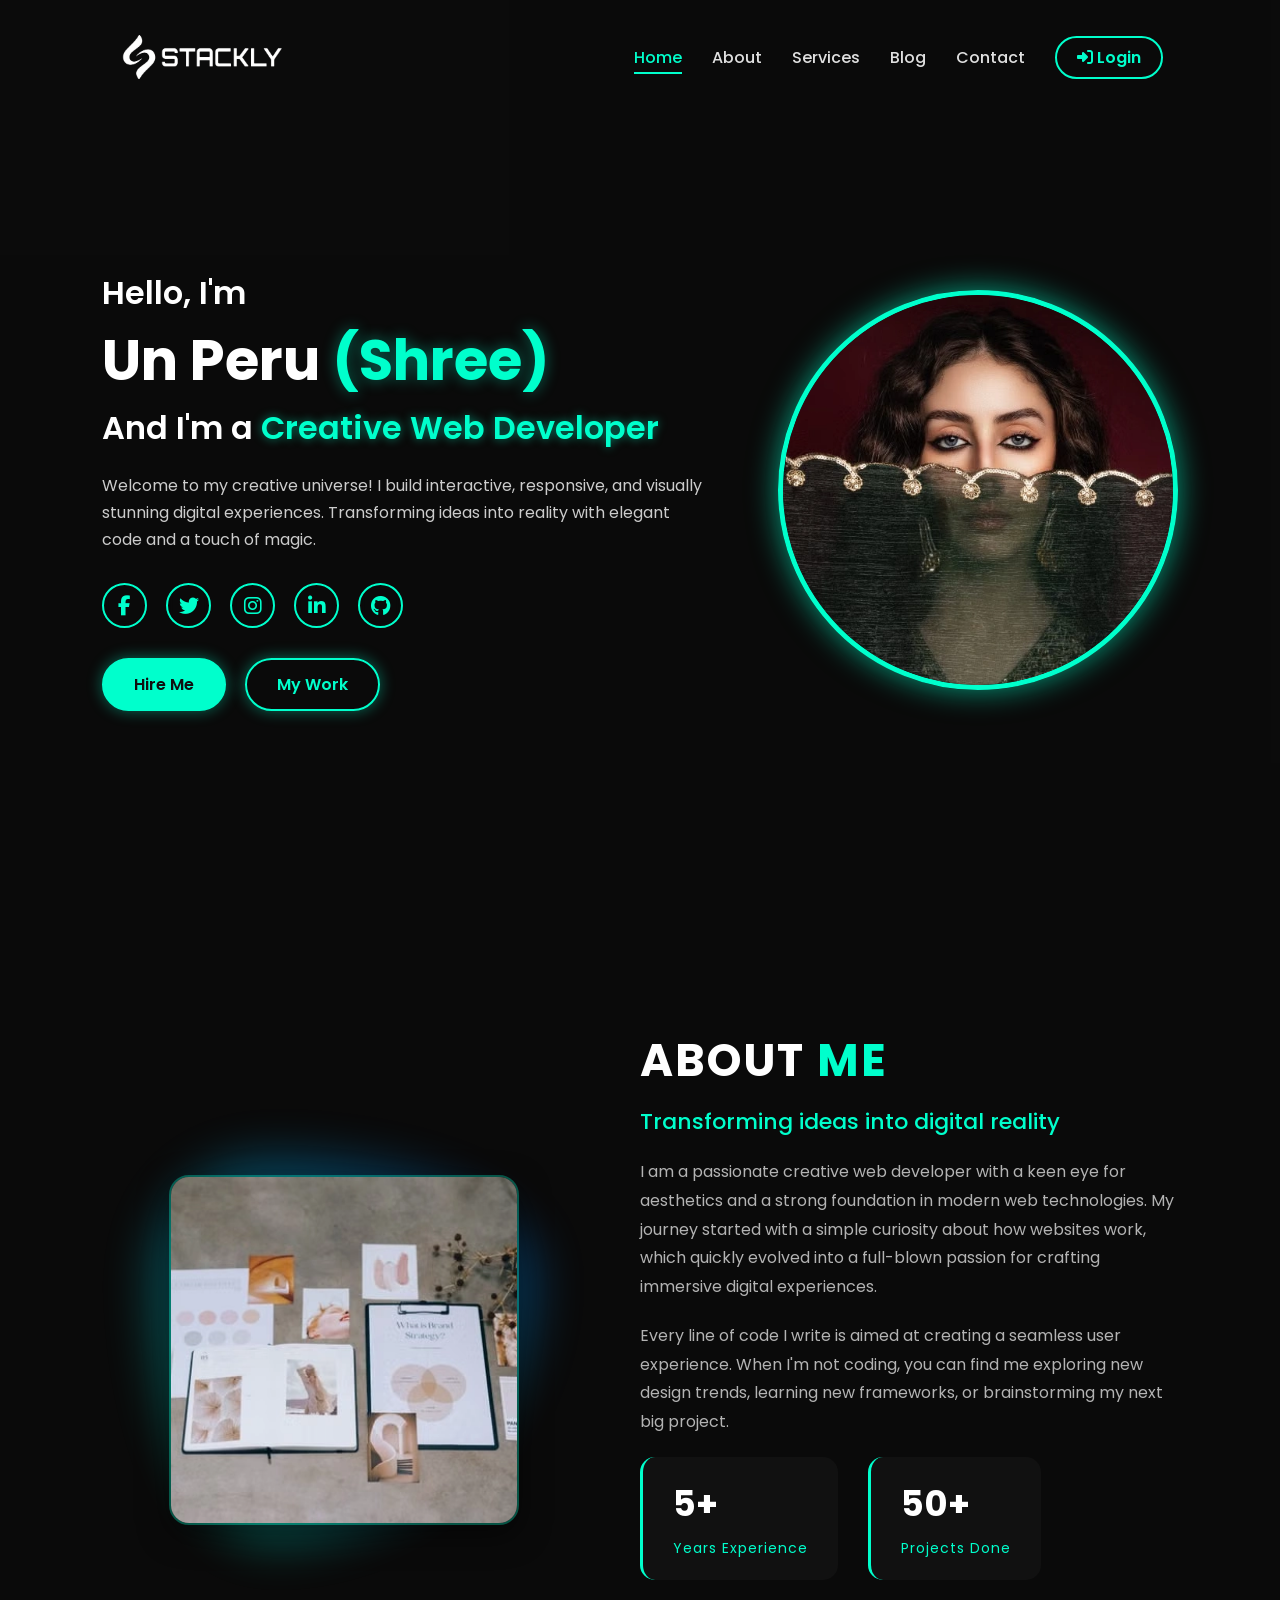
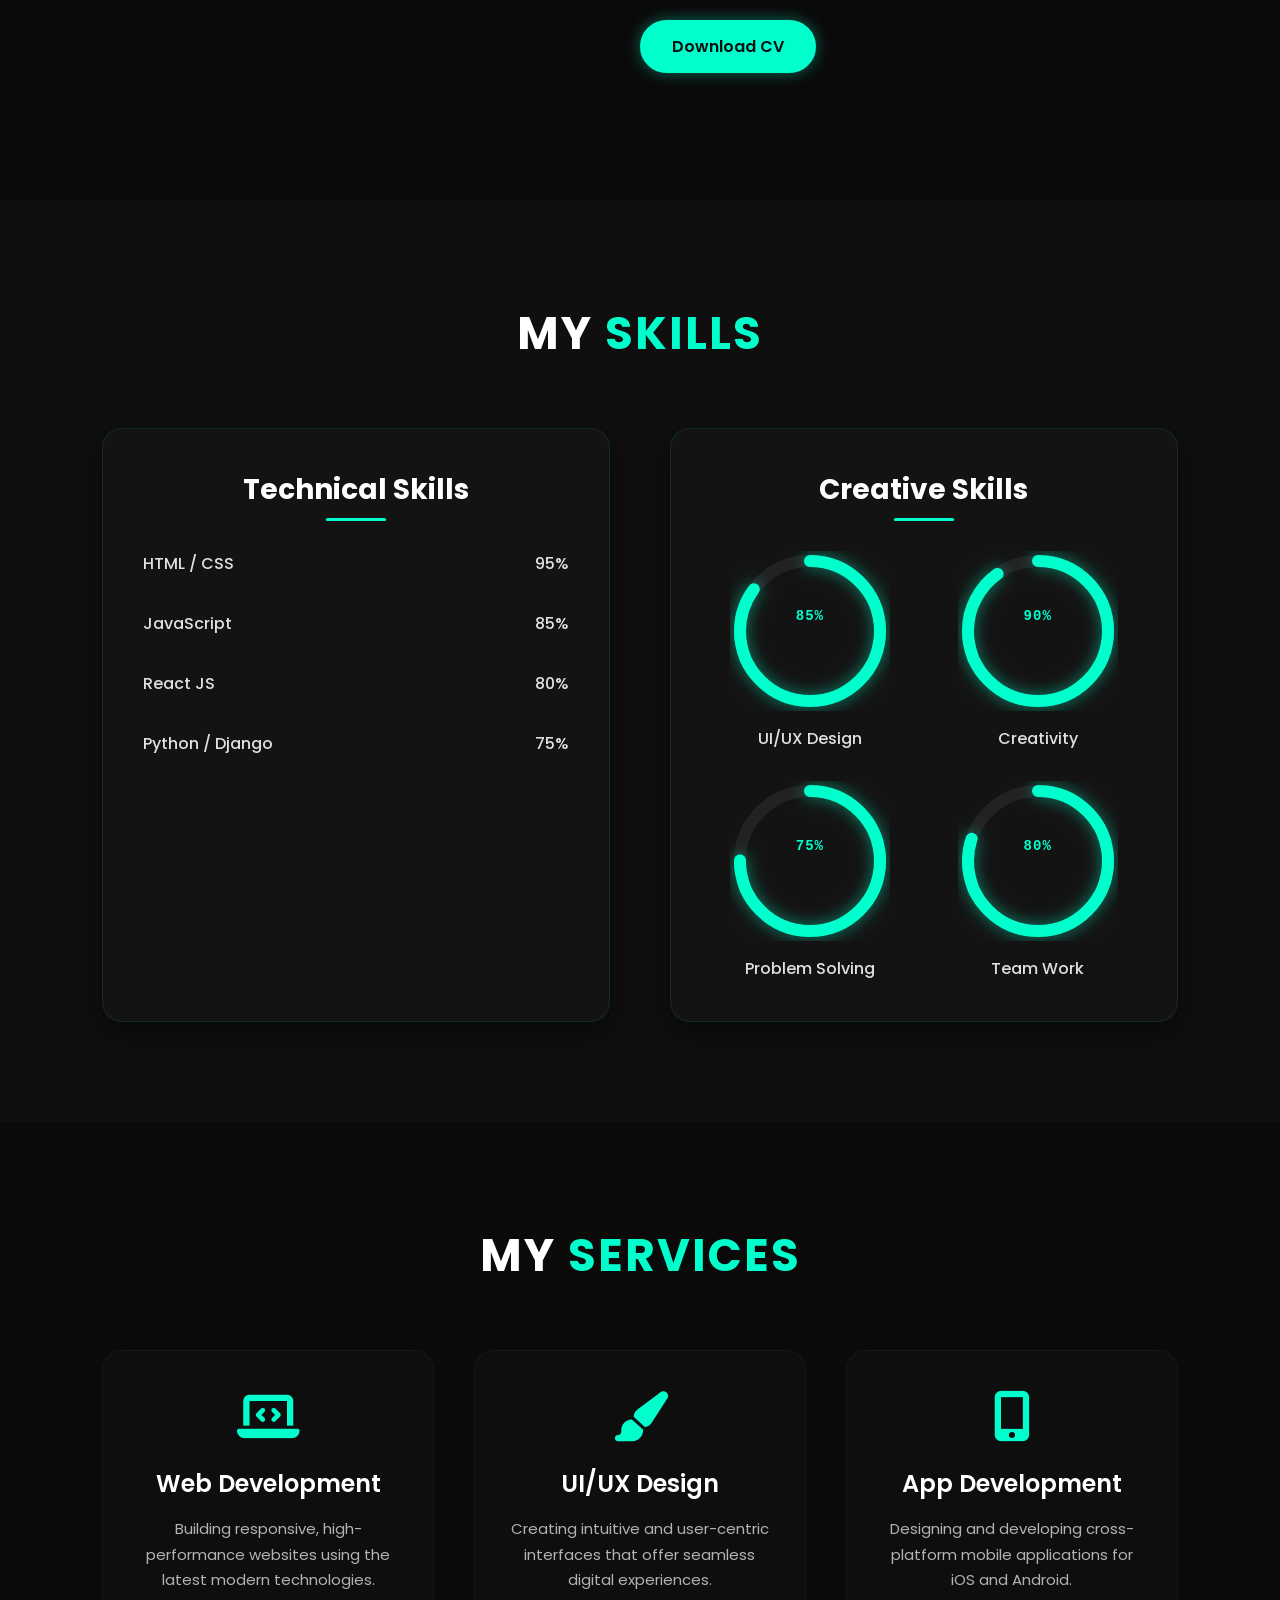
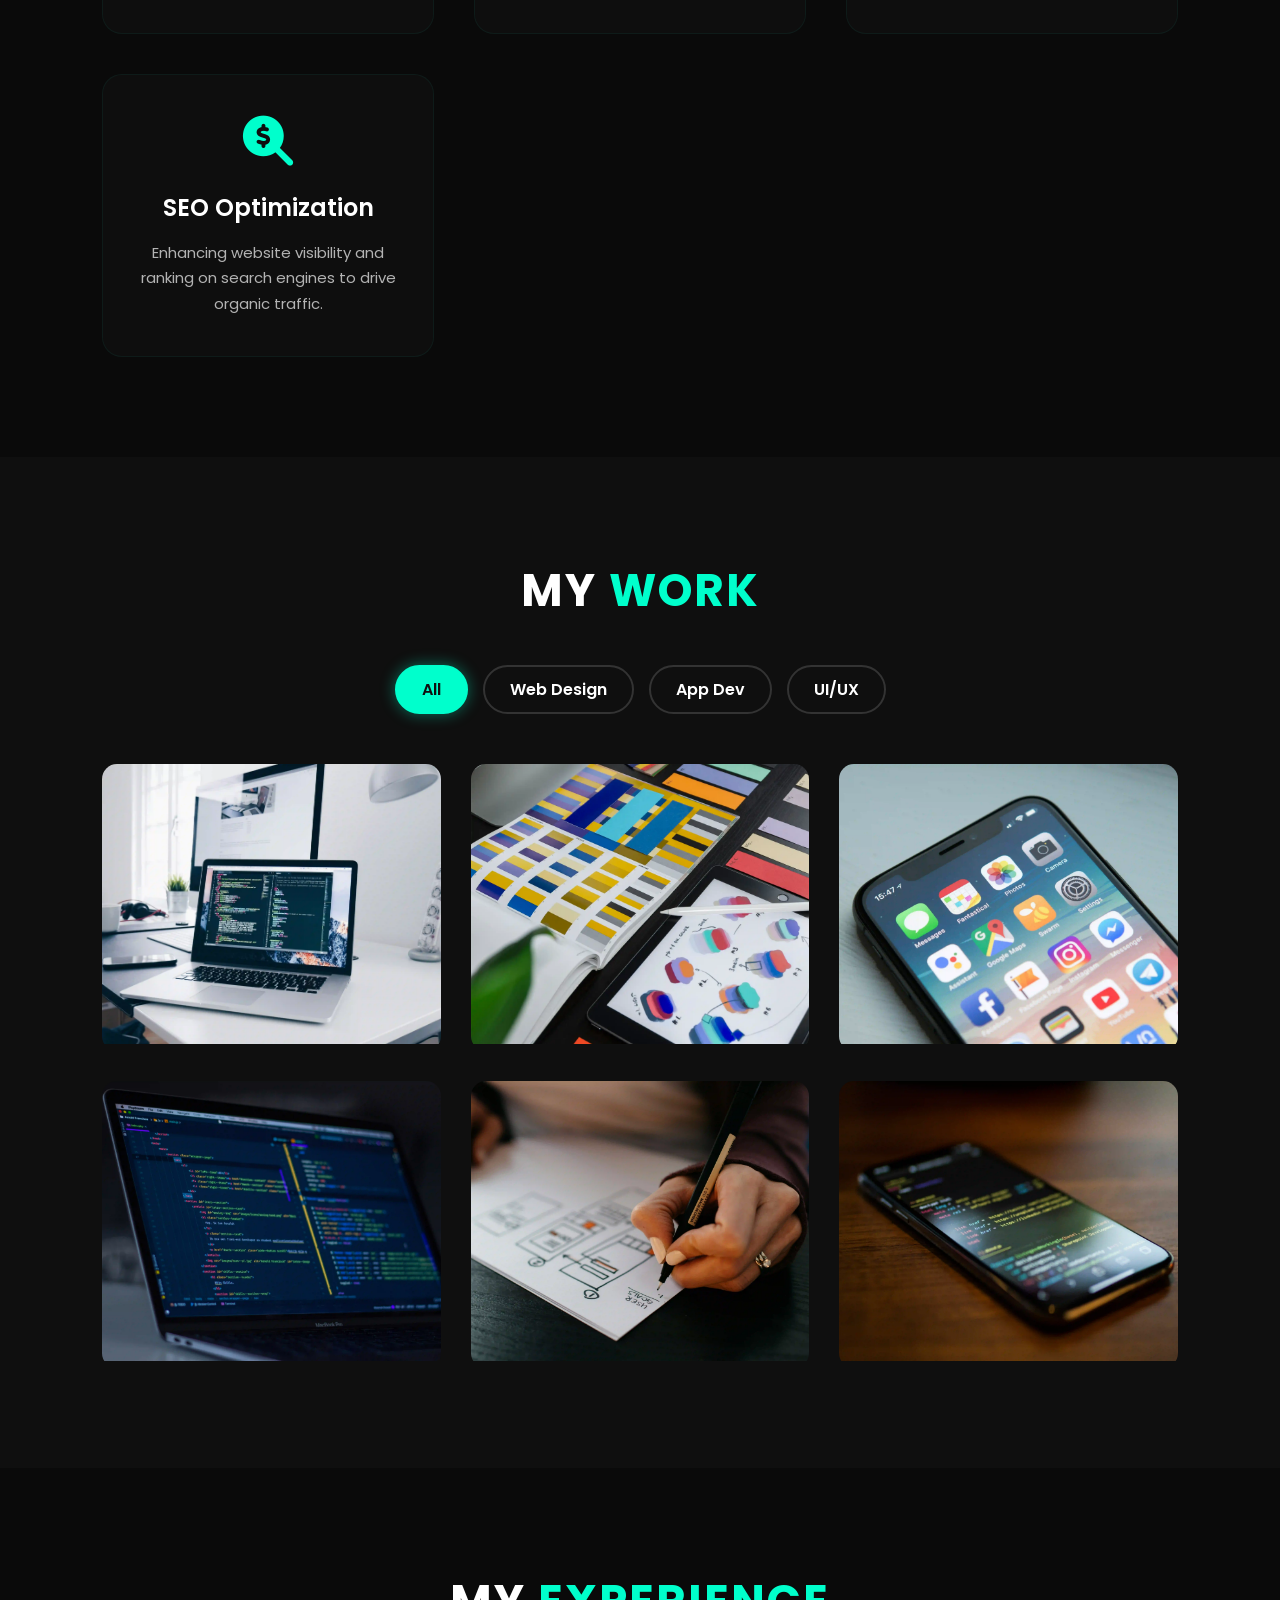
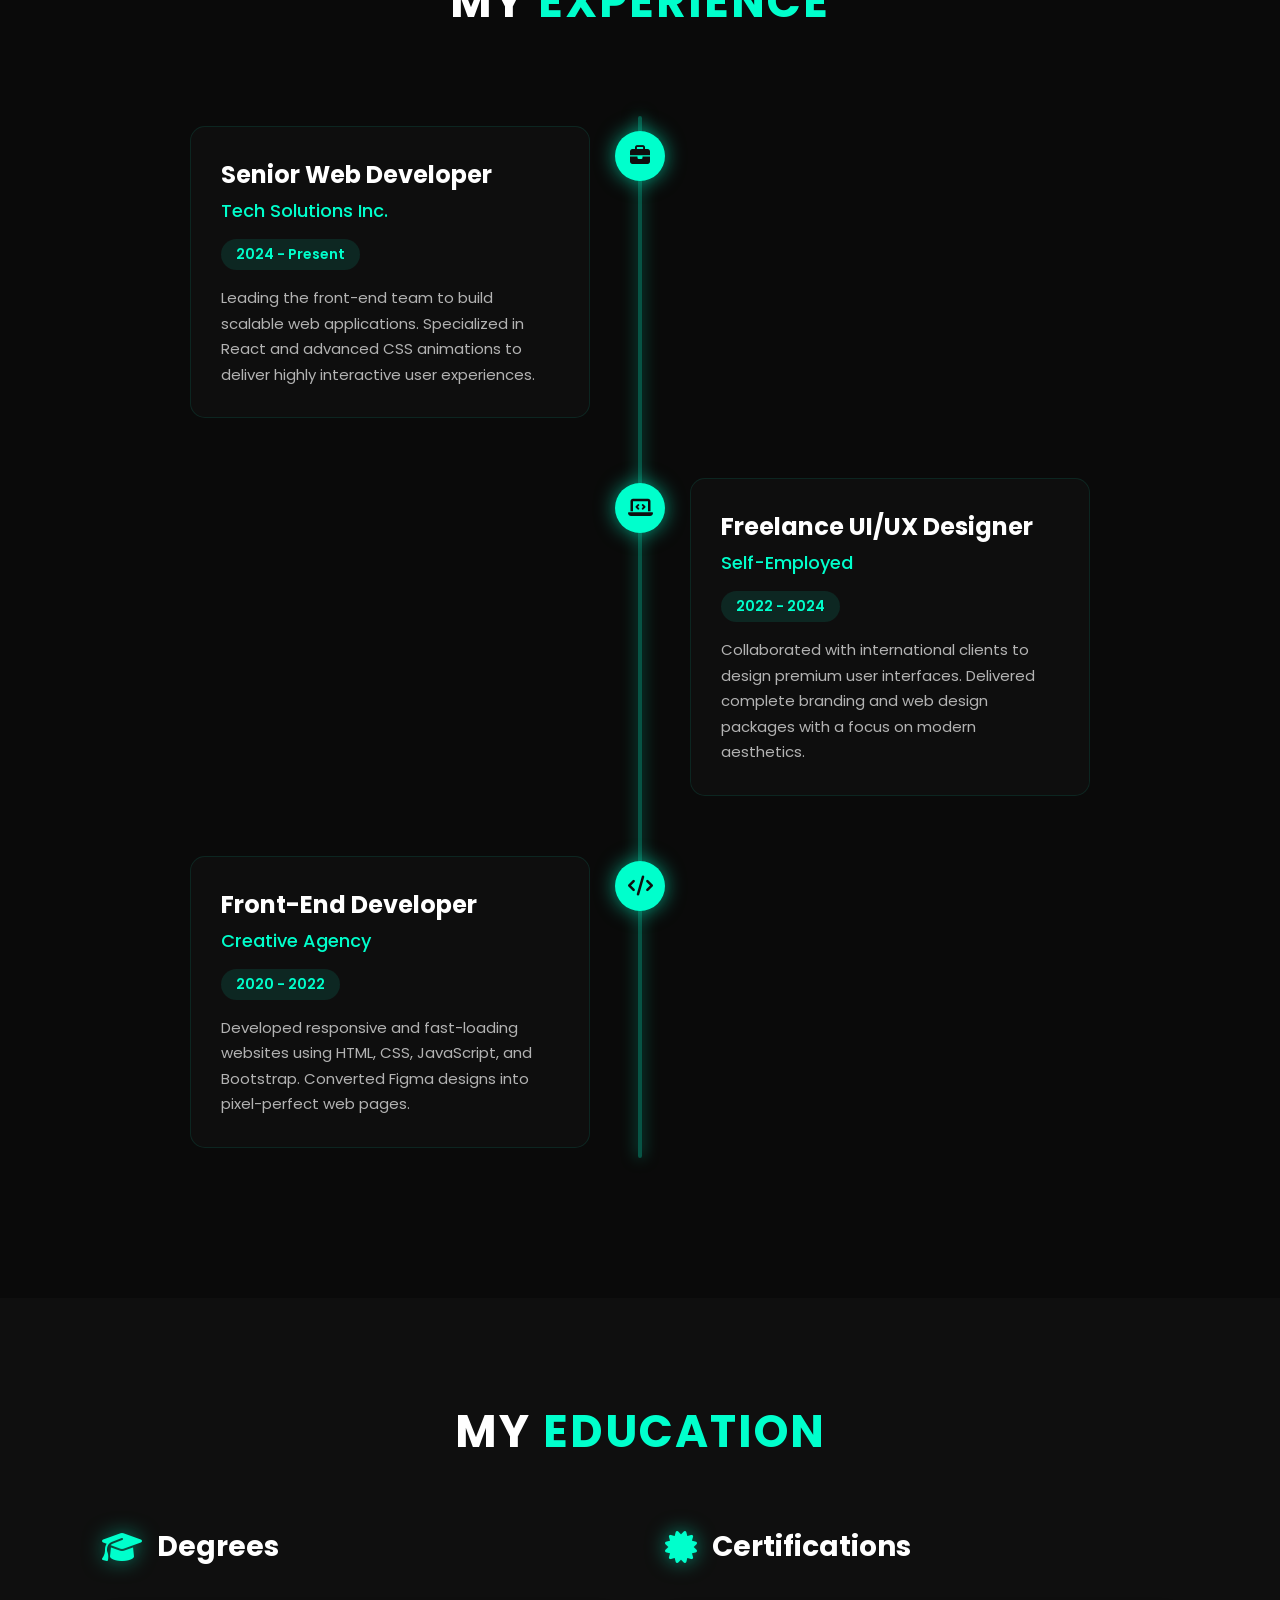
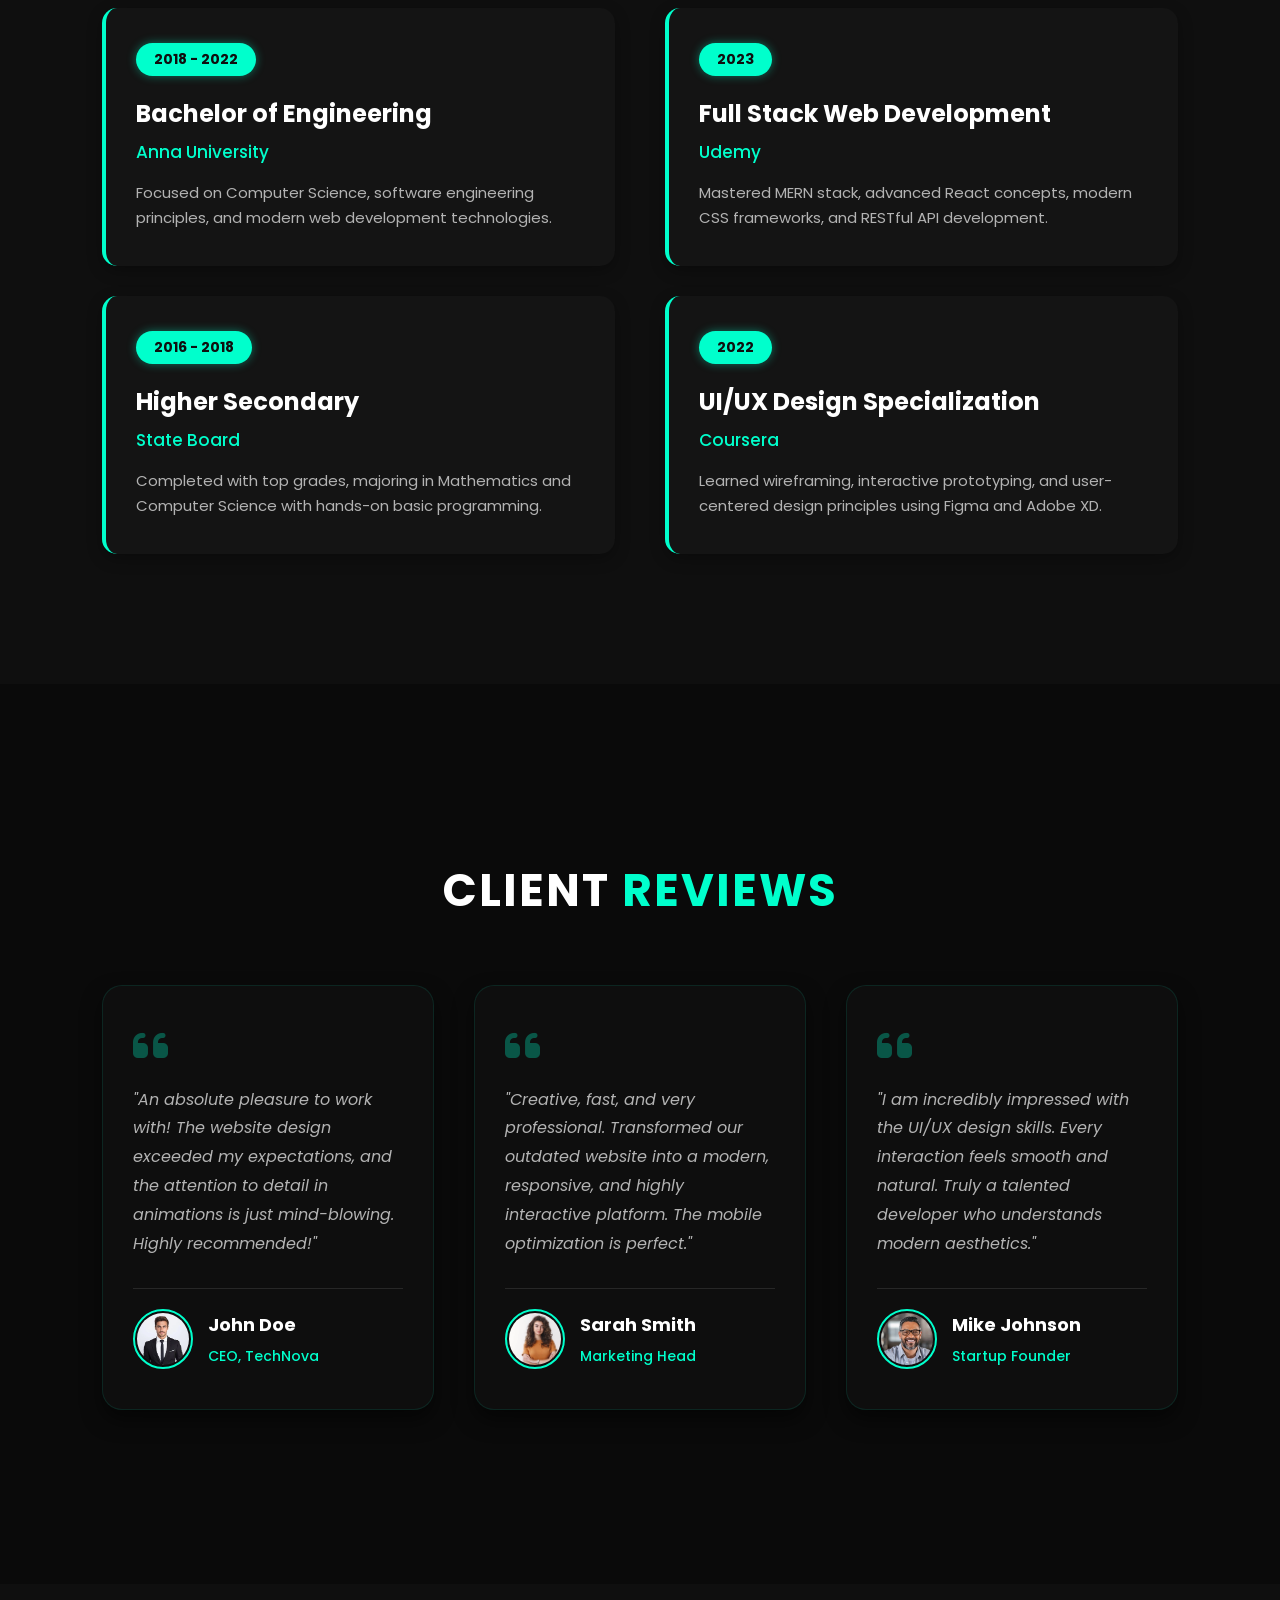
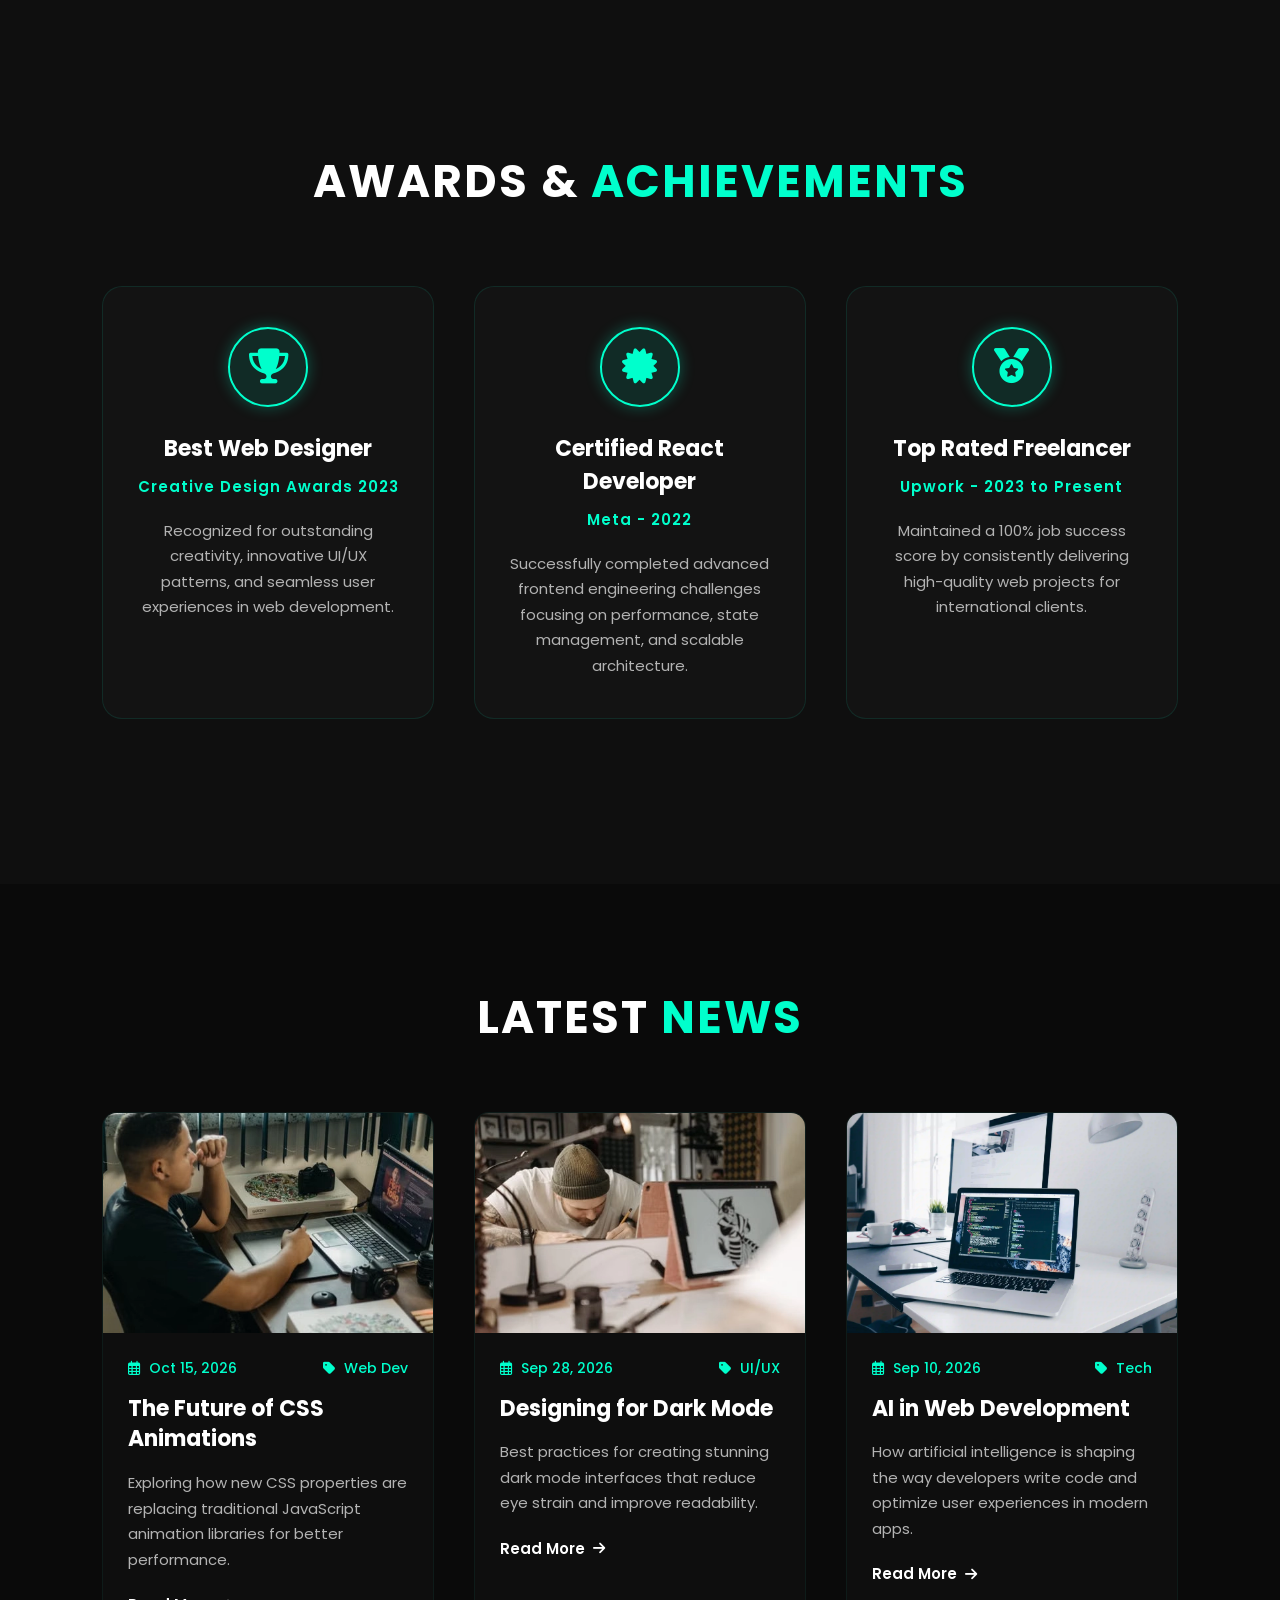
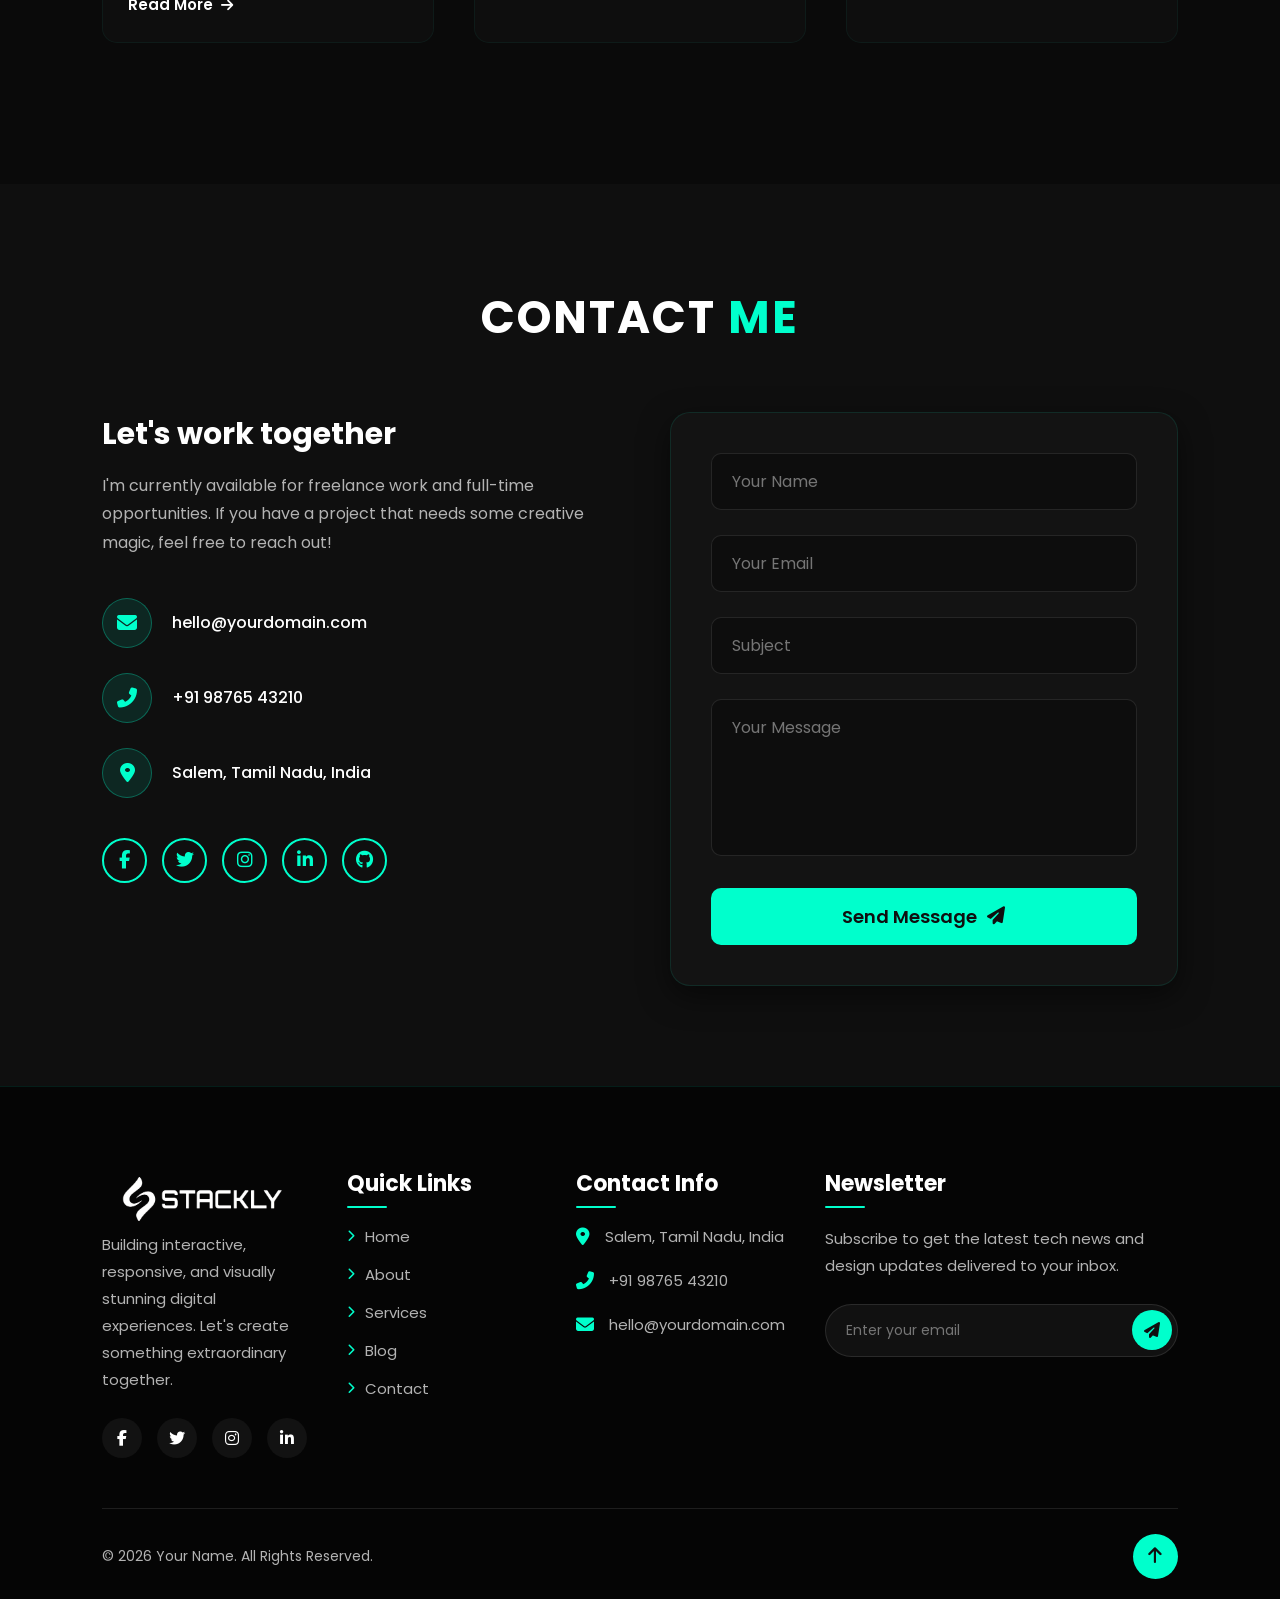
==== index.html @ 965e0446 "Creative Portfolio" ====
<!DOCTYPE html>
<html lang="en">

<head>
    <meta charset="UTF-8">
    <meta name="viewport" content="width=device-width, initial-scale=1.0">
    <title>Creative Portfolio</title>
    <link rel="stylesheet" href="style.css">
    <link rel="stylesheet" href="creative.css">
    <link rel="stylesheet" href="https://cdnjs.cloudflare.com/ajax/libs/font-awesome/6.4.0/css/all.min.css">
</head>

<body>

<div id="preloader" class="preloader-wrapper">
    <div class="loader-content">
        <div class="glow-ring">
            <div class="inner-circle"></div>
        </div>
        <div class="loader-text">Stackly<span>...</span></div>
        <div class="progress-bar-container">
            <div class="progress-bar" id="loader-progress"></div>
        </div>
        <div class="percentage" id="loader-percentage">0%</div>
    </div>
</div>



    <nav class="navbar" id="navbar">
        <div class="logo">
            <a href="index.html" class="logo-container">
                <img src="./asset/logo.webp" alt="Company Logo" class="logo-img">
            </a>
        </div>

        <ul class="nav-links" id="nav-links">
            <li><a href="index.html" class="active">Home</a></li>
            <li><a href="about.html">About</a></li>
            <li><a href="services.html">Services</a></li>
            <li><a href="blog.html">Blog</a></li>
            <li><a href="contact.html">Contact</a></li>
             
            <li><a href="login.html" class="login-btn"><i class="fas fa-sign-in-alt"></i> Login</a></li>
        </ul>


        <div class="menu-btn" id="menu-btn">
            <i class="fas fa-bars"></i>
        </div>
    </nav>


     
    <section id="home" class="hero">

         
        <div class="slideshow">
            <div class="slide slide-1"></div>
            <div class="slide slide-2"></div>
            <div class="slide slide-3"></div>
        </div>

         
        <div class="overlay"></div>

         
        <div class="hero-content">
            <h3 class="gsap-text">Hello, I'm</h3>
            <h1 class="gsap-text">Un Peru <span>(Shree)</span></h1>
            <h2 class="gsap-text">And I'm a <span class="designation">Creative Web Developer</span></h2>
            <p class="gsap-text">
                Welcome to my creative universe! I build interactive, responsive, and visually stunning digital
                experiences. Transforming ideas into reality with elegant code and a touch of magic.
            </p>

             
            <div class="social-icons gsap-text">
                <a href="404.html"><i class="fab fa-facebook-f"></i></a>
                <a href="404.html"><i class="fab fa-twitter"></i></a>
                <a href="404.html"><i class="fab fa-instagram"></i></a>
                <a href="404.html"><i class="fab fa-linkedin-in"></i></a>
                <a href="404.html"><i class="fab fa-github"></i></a>
            </div>

             
            <div class="gsap-btn">
                <a href="404.html" class="btn">Hire Me</a>
                <a href="404.html" class="btn btn-outline">My Work</a>
            </div>
        </div>

         
        <div class="hero-img gsap-image">
            <div class="img-box">

                <img src="asset/po4.webp" alt="My Profile">
            </div>
        </div>
    </section>



    <section id="about" class="about-section">
        <div class="about-image-wrapper">
            <div class="about-shape"></div>
            <img src="asset/po2.webp" alt="About Me">
        </div>

        <div class="about-content">
            <h2 class="section-title">About <span>Me</span></h2>
            <h3 class="about-subtitle">Transforming ideas into digital reality</h3>
            <p>I am a passionate creative web developer with a keen eye for aesthetics and a strong foundation in modern
                web technologies. My journey started with a simple curiosity about how websites work, which quickly
                evolved into a full-blown passion for crafting immersive digital experiences.</p>
            <p>Every line of code I write is aimed at creating a seamless user experience. When I'm not coding, you can
                find me exploring new design trends, learning new frameworks, or brainstorming my next big project.</p>

            <div class="about-stats">
                <div class="stat-box">
                    <h4>5+</h4>
                    <span>Years Experience</span>
                </div>
                <div class="stat-box">
                    <h4>50+</h4>
                    <span>Projects Done</span>
                </div>
            </div>

            <a href="404.html" class="btn">Download CV</a>
        </div>
    </section>




    <section id="skills" class="skills-section">
        <h2 class="section-title">My <span>Skills</span></h2>

        <div class="skills-container">
            <div class="skills-box">
                <h3 class="skills-subtitle">Technical Skills</h3>

                <div class="skill-item">
                    <div class="skill-info">
                        <span>HTML / CSS</span>
                        <span>95%</span>
                    </div>
                    <div class="progress-bar">
                        <div class="progress-line" style="--target-width: 95%;"></div>
                    </div>
                </div>

                <div class="skill-item">
                    <div class="skill-info">
                        <span>JavaScript</span>
                        <span>85%</span>
                    </div>
                    <div class="progress-bar">
                        <div class="progress-line" style="--target-width: 85%;"></div>
                    </div>
                </div>

                <div class="skill-item">
                    <div class="skill-info">
                        <span>React JS</span>
                        <span>80%</span>
                    </div>
                    <div class="progress-bar">
                        <div class="progress-line" style="--target-width: 80%;"></div>
                    </div>
                </div>

                <div class="skill-item">
                    <div class="skill-info">
                        <span>Python / Django</span>
                        <span>75%</span>
                    </div>
                    <div class="progress-bar">
                        <div class="progress-line" style="--target-width: 75%;"></div>
                    </div>
                </div>
            </div>

            <div class="skills-box">
                <h3 class="skills-subtitle">Creative Skills</h3>

                <div class="circular-skills-container">
                    <div class="circle-item">
                        <svg class="radial-progress" width="160" height="160">
                            <circle class="circle-bg" cx="80" cy="80" r="70"></circle>
                            <circle class="circle-fill" cx="80" cy="80" r="70" style="--target-offset: 66;"></circle>
                        </svg>
                        <div class="percentage">85%</div>
                        <span class="circle-text">UI/UX Design</span>
                    </div>

                    <div class="circle-item">
                        <svg class="radial-progress" width="160" height="160">
                            <circle class="circle-bg" cx="80" cy="80" r="70"></circle>
                            <circle class="circle-fill" cx="80" cy="80" r="70" style="--target-offset: 44;"></circle>
                        </svg>
                        <div class="percentage">90%</div>
                        <span class="circle-text">Creativity</span>
                    </div>

                    <div class="circle-item">
                        <svg class="radial-progress" width="160" height="160">
                            <circle class="circle-bg" cx="80" cy="80" r="70"></circle>
                            <circle class="circle-fill" cx="80" cy="80" r="70" style="--target-offset: 110;"></circle>
                        </svg>
                        <div class="percentage">75%</div>
                        <span class="circle-text">Problem Solving</span>
                    </div>

                    <div class="circle-item">
                        <svg class="radial-progress" width="160" height="160">
                            <circle class="circle-bg" cx="80" cy="80" r="70"></circle>
                            <circle class="circle-fill" cx="80" cy="80" r="70" style="--target-offset: 88;"></circle>
                        </svg>
                        <div class="percentage">80%</div>
                        <span class="circle-text">Team Work</span>
                    </div>
                </div>
            </div>
        </div>
    </section>



    <section id="services" class="services-section">
        <h2 class="section-title">My <span>Services</span></h2>

        <div class="services-container">
            <div class="service-card hidden-element">
                <i class="fas fa-laptop-code"></i>
                <h3>Web Development</h3>
                <p>Building responsive, high-performance websites using the latest modern technologies.</p>
            </div>

            <div class="service-card hidden-element">
                <i class="fas fa-paint-brush"></i>
                <h3>UI/UX Design</h3>
                <p>Creating intuitive and user-centric interfaces that offer seamless digital experiences.</p>
            </div>

            <div class="service-card hidden-element">
                <i class="fas fa-mobile-alt"></i>
                <h3>App Development</h3>
                <p>Designing and developing cross-platform mobile applications for iOS and Android.</p>
            </div>

            <div class="service-card hidden-element">
                <i class="fas fa-search-dollar"></i>
                <h3>SEO Optimization</h3>
                <p>Enhancing website visibility and ranking on search engines to drive organic traffic.</p>
            </div>
        </div>
    </section>



    <section id="portfolio" class="portfolio-section">
        <h2 class="section-title">My <span>Work</span></h2>

        <div class="filter-buttons hidden-element">
            <button class="filter-btn active" data-filter="all">All</button>
            <button class="filter-btn" data-filter="web">Web Design</button>
            <button class="filter-btn" data-filter="app">App Dev</button>
            <button class="filter-btn" data-filter="design">UI/UX</button>
        </div>

        <div class="portfolio-gallery">
            <div class="portfolio-item hidden-element" data-category="web">
                <img src="asset/po5.webp" alt="Web Project 1">
                <div class="portfolio-overlay">
                    <h3>E-Commerce Website</h3>
                    <p>Web Design</p>
                    <a href="404.html"><i class="fas fa-external-link-alt"></i></a>
                </div>
            </div>

            <div class="portfolio-item hidden-element" data-category="design">
                <img src="asset/po6.webp" alt="Design Project 1">
                <div class="portfolio-overlay">
                    <h3>Brand Identity</h3>
                    <p>UI/UX Design</p>
                    <a href="404.html"><i class="fas fa-external-link-alt"></i></a>
                </div>
            </div>

            <div class="portfolio-item hidden-element" data-category="app">
                <img src="asset/po7.webp" alt="App Project 1">
                <div class="portfolio-overlay">
                    <h3>Fitness Tracker App</h3>
                    <p>App Development</p>
                    <a href="404.html"><i class="fas fa-external-link-alt"></i></a>
                </div>
            </div>

            <div class="portfolio-item hidden-element" data-category="web">
                <img src="asset/po8.webp" alt="Web Project 2">
                <div class="portfolio-overlay">
                    <h3>Portfolio Template</h3>
                    <p>Web Design</p>
                    <a href="404.html"><i class="fas fa-external-link-alt"></i></a>
                </div>
            </div>

            <div class="portfolio-item hidden-element" data-category="design">
                <img src="asset/po9.webp" alt="Design Project 2">
                <div class="portfolio-overlay">
                    <h3>Dashboard UI</h3>
                    <p>UI/UX Design</p>
                    <a href="404.html"><i class="fas fa-external-link-alt"></i></a>
                </div>
            </div>

            <div class="portfolio-item hidden-element" data-category="app">
                <img src="asset/po10.webp" alt="App Project 2">
                <div class="portfolio-overlay">
                    <h3>Social Media App</h3>
                    <p>App Development</p>
                    <a href="404.html"><i class="fas fa-external-link-alt"></i></a>
                </div>
            </div>
        </div>
    </section>



    <section id="experience" class="experience-section">
        <h2 class="section-title">My <span>Experience</span></h2>

        <div class="timeline">
            <div class="timeline-item left-container">
                <div class="timeline-dot"><i class="fas fa-briefcase"></i></div>
                <div class="timeline-content hidden-element">
                    <h3>Senior Web Developer</h3>
                    <h4>Tech Solutions Inc.</h4>
                    <span class="timeline-date">2024 - Present</span>
                    <p>Leading the front-end team to build scalable web applications. Specialized in React and advanced
                        CSS animations to deliver highly interactive user experiences.</p>
                </div>
            </div>

            <div class="timeline-item right-container">
                <div class="timeline-dot"><i class="fas fa-laptop-code"></i></div>
                <div class="timeline-content hidden-element">
                    <h3>Freelance UI/UX Designer</h3>
                    <h4>Self-Employed</h4>
                    <span class="timeline-date">2022 - 2024</span>
                    <p>Collaborated with international clients to design premium user interfaces. Delivered complete
                        branding and web design packages with a focus on modern aesthetics.</p>
                </div>
            </div>

            <div class="timeline-item left-container">
                <div class="timeline-dot"><i class="fas fa-code"></i></div>
                <div class="timeline-content hidden-element">
                    <h3>Front-End Developer</h3>
                    <h4>Creative Agency</h4>
                    <span class="timeline-date">2020 - 2022</span>
                    <p>Developed responsive and fast-loading websites using HTML, CSS, JavaScript, and Bootstrap.
                        Converted Figma designs into pixel-perfect web pages.</p>
                </div>
            </div>
        </div>
    </section>




    <section id="education" class="education-section">
        <h2 class="section-title">My <span>Education</span></h2>

        <div class="education-container">
            <div class="education-column">
                <h3 class="column-title"><i class="fas fa-graduation-cap"></i> Degrees</h3>

                <div class="edu-card hidden-element">
                    <span class="edu-year">2018 - 2022</span>
                    <h4>Bachelor of Engineering</h4>
                    <h5>Anna University</h5>
                    <p>Focused on Computer Science, software engineering principles, and modern web development
                        technologies.</p>
                </div>

                <div class="edu-card hidden-element">
                    <span class="edu-year">2016 - 2018</span>
                    <h4>Higher Secondary</h4>
                    <h5>State Board</h5>
                    <p>Completed with top grades, majoring in Mathematics and Computer Science with hands-on basic
                        programming.</p>
                </div>
            </div>

            <div class="education-column">
                <h3 class="column-title"><i class="fas fa-certificate"></i> Certifications</h3>

                <div class="edu-card hidden-element">
                    <span class="edu-year">2023</span>
                    <h4>Full Stack Web Development</h4>
                    <h5>Udemy</h5>
                    <p>Mastered MERN stack, advanced React concepts, modern CSS frameworks, and RESTful API development.
                    </p>
                </div>

                <div class="edu-card hidden-element">
                    <span class="edu-year">2022</span>
                    <h4>UI/UX Design Specialization</h4>
                    <h5>Coursera</h5>
                    <p>Learned wireframing, interactive prototyping, and user-centered design principles using Figma and
                        Adobe XD.</p>
                </div>
            </div>
        </div>
    </section>




    <section id="testimonials" class="testimonials-section">
        <h2 class="section-title">Client <span>Reviews</span></h2>

        <div class="testimonials-container">
            <div class="testi-card hidden-element">
                <i class="fas fa-quote-left quote-icon"></i>
                <p>"An absolute pleasure to work with! The website design exceeded my expectations, and the attention to
                    detail in animations is just mind-blowing. Highly recommended!"</p>
                <div class="client-info">
                    <img src="asset/man1.webp" alt="Client 1">
                    <div class="client-details">
                        <h4>John Doe</h4>
                        <span>CEO, TechNova</span>
                    </div>
                </div>
            </div>

            <div class="testi-card hidden-element">
                <i class="fas fa-quote-left quote-icon"></i>
                <p>"Creative, fast, and very professional. Transformed our outdated website into a modern, responsive,
                    and highly interactive platform. The mobile optimization is perfect."</p>
                <div class="client-info">
                    <img src="asset/woman1.webp" alt="Client 2">
                    <div class="client-details">
                        <h4>Sarah Smith</h4>
                        <span>Marketing Head</span>
                    </div>
                </div>
            </div>

            <div class="testi-card hidden-element">
                <i class="fas fa-quote-left quote-icon"></i>
                <p>"I am incredibly impressed with the UI/UX design skills. Every interaction feels smooth and natural.
                    Truly a talented developer who understands modern aesthetics."</p>
                <div class="client-info">
                    <img src="asset/man2.webp" alt="Client 3">
                    <div class="client-details">
                        <h4>Mike Johnson</h4>
                        <span>Startup Founder</span>
                    </div>
                </div>
            </div>
        </div>
    </section>




    <section id="awards" class="awards-section">
        <h2 class="section-title">Awards & <span>Achievements</span></h2>

        <div class="awards-container">
            <div class="award-card hidden-element">
                <div class="award-icon">
                    <i class="fas fa-trophy"></i>
                </div>
                <div class="award-content">
                    <h3>Best Web Designer</h3>
                    <span>Creative Design Awards 2023</span>
                    <p>Recognized for outstanding creativity, innovative UI/UX patterns, and seamless user experiences
                        in web development.</p>
                </div>
            </div>

            <div class="award-card hidden-element">
                <div class="award-icon">
                    <i class="fas fa-certificate"></i>
                </div>
                <div class="award-content">
                    <h3>Certified React Developer</h3>
                    <span>Meta - 2022</span>
                    <p>Successfully completed advanced frontend engineering challenges focusing on performance, state
                        management, and scalable architecture.</p>
                </div>
            </div>

            <div class="award-card hidden-element">
                <div class="award-icon">
                    <i class="fas fa-medal"></i>
                </div>
                <div class="award-content">
                    <h3>Top Rated Freelancer</h3>
                    <span>Upwork - 2023 to Present</span>
                    <p>Maintained a 100% job success score by consistently delivering high-quality web projects for
                        international clients.</p>
                </div>
            </div>


        </div>
    </section>



    <section id="blog" class="blog-section">
        <h2 class="section-title">Latest <span>News</span></h2>

        <div class="blog-container">
            <div class="blog-card hidden-element">
                <div class="blog-img">
                    <img src="asset/po.webp" alt="Blog 1">
                </div>
                <div class="blog-content">
                    <div class="blog-meta">
                        <span><i class="far fa-calendar-alt"></i> Oct 15, 2026</span>
                        <span><i class="fas fa-tag"></i> Web Dev</span>
                    </div>
                    <h3>The Future of CSS Animations</h3>
                    <p>Exploring how new CSS properties are replacing traditional JavaScript animation libraries for
                        better performance.</p>
                    <a href="404.html" class="read-more">Read More <i class="fas fa-arrow-right"></i></a>
                </div>
            </div>

            <div class="blog-card hidden-element">
                <div class="blog-img">
                    <img src="asset/po1.webp" alt="Blog 2">
                </div>
                <div class="blog-content">
                    <div class="blog-meta">
                        <span><i class="far fa-calendar-alt"></i> Sep 28, 2026</span>
                        <span><i class="fas fa-tag"></i> UI/UX</span>
                    </div>
                    <h3>Designing for Dark Mode</h3>
                    <p>Best practices for creating stunning dark mode interfaces that reduce eye strain and improve
                        readability.</p>
                    <a href="404.html" class="read-more">Read More <i class="fas fa-arrow-right"></i></a>
                </div>
            </div>

            <div class="blog-card hidden-element">
                <div class="blog-img">
                    <img src="asset/po5.webp" alt="Blog 3">
                </div>
                <div class="blog-content">
                    <div class="blog-meta">
                        <span><i class="far fa-calendar-alt"></i> Sep 10, 2026</span>
                        <span><i class="fas fa-tag"></i> Tech</span>
                    </div>
                    <h3>AI in Web Development</h3>
                    <p>How artificial intelligence is shaping the way developers write code and optimize user
                        experiences in modern apps.</p>
                    <a href="404.html" class="read-more">Read More <i class="fas fa-arrow-right"></i></a>
                </div>
            </div>
        </div>
    </section>



    <section id="contact" class="contact-section">
        <h2 class="section-title">Contact <span>Me</span></h2>

        <div class="contact-container">
            <div class="contact-left hidden-element">
                <h3>Let's work together</h3>
                <p>I'm currently available for freelance work and full-time opportunities. If you have a project that
                    needs some creative magic, feel free to reach out!</p>

                <div class="contact-info">
                    <div class="info-item">
                        <i class="fas fa-envelope"></i>
                        <span>hello@yourdomain.com</span>
                    </div>
                    <div class="info-item">
                        <i class="fas fa-phone-alt"></i>
                        <span>+91 98765 43210</span>
                    </div>
                    <div class="info-item">
                        <i class="fas fa-map-marker-alt"></i>
                        <span>Salem, Tamil Nadu, India</span>
                    </div>
                </div>

                <div class="contact-socials">
                    <a href="404.html"><i class="fab fa-facebook-f"></i></a>
                    <a href="404.html"><i class="fab fa-twitter"></i></a>
                    <a href="404.html"><i class="fab fa-instagram"></i></a>
                    <a href="404.html"><i class="fab fa-linkedin-in"></i></a>
                    <a href="404.html"><i class="fab fa-github"></i></a>
                </div>
            </div>

            <div class="contact-right hidden-element">
                <form class="contact-form">
                    <div class="input-group">
                        <input type="text" placeholder="Your Name" required>
                    </div>
                    <div class="input-group">
                        <input type="email" placeholder="Your Email" required>
                    </div>
                    <div class="input-group">
                        <input type="text" placeholder="Subject" required>
                    </div>
                    <div class="input-group">
                        <textarea rows="5" placeholder="Your Message" required></textarea>
                    </div>
                    <button type="submit" class="submit-btn">Send Message <i class="fas fa-paper-plane"></i></button>
                </form>
            </div>
        </div>
    </section>



    <footer class="footer-section">
        <div class="footer-container">
            <div class="footer-about hidden-element">
                <a href="index.html" class="logo-container">
                    <img src="./asset/logo.webp" alt="Company Logo" class="logo-img">
                </a>
                <p>Building interactive, responsive, and visually stunning digital experiences. Let's create something
                    extraordinary together.</p>
                <div class="footer-socials">
                    <a href="404.html"><i class="fab fa-facebook-f"></i></a>
                    <a href="404.html"><i class="fab fa-twitter"></i></a>
                    <a href="404.html"><i class="fab fa-instagram"></i></a>
                    <a href="404.html"><i class="fab fa-linkedin-in"></i></a>
                </div>
            </div>

            <div class="footer-links hidden-element">
                <h3>Quick Links</h3>
                <ul>
                    <li><a href="index.html"><i class="fas fa-chevron-right"></i> Home</a></li>
                    <li><a href="about.html"><i class="fas fa-chevron-right"></i> About</a></li>
                    <li><a href="services.html"><i class="fas fa-chevron-right"></i> Services</a></li>
                    <li><a href="blog.html"><i class="fas fa-chevron-right"></i> Blog</a></li>
                    <li><a href="contact.html"><i class="fas fa-chevron-right"></i> Contact</a></li>
                </ul>
            </div>

            <div class="footer-contact hidden-element">
                <h3>Contact Info</h3>
                <ul>
                    <li><i class="fas fa-map-marker-alt"></i> Salem, Tamil Nadu, India</li>
                    <li><i class="fas fa-phone-alt"></i> +91 98765 43210</li>
                    <li><i class="fas fa-envelope"></i> hello@yourdomain.com</li>
                </ul>
            </div>

            <div class="footer-newsletter hidden-element">
                <h3>Newsletter</h3>
                <p>Subscribe to get the latest tech news and design updates delivered to your inbox.</p>
                <form class="newsletter-form" id="newsletterForm" novalidate>
                    <input type="email" id="newsEmail" placeholder="Enter your email" required
                        pattern="[a-z0-9._%+\-]+@[a-z0-9.\-]+\.[a-z]{2,}$">
                    <button type="submit"><i class="fas fa-paper-plane"></i></button>
                </form>
                <span id="validationMsg" class="validation-msg"></span>
            </div>
        </div>

        <div class="footer-bottom">
            <p>&copy; 2026 Your Name. All Rights Reserved.</p>
            <a href="index.html" class="scroll-top"><i class="fas fa-arrow-up"></i></a>
        </div>
    </footer>


    <script src="https://cdnjs.cloudflare.com/ajax/libs/gsap/3.12.2/gsap.min.js"></script>
    <script src="main.js"></script>


    <script>
 
        document.addEventListener("DOMContentLoaded", () => {

 
            gsap.from(".gsap-text", {
                opacity: 0,
                y: 50,  
                duration: 1,
                stagger: 0.2,  
                ease: "power3.out",
                delay: 0.2
            });

 
            gsap.from(".gsap-btn", {
                opacity: 0,
                y: 30,
                duration: 1,
                ease: "power3.out",
                delay: 1.2
            });

 
            gsap.from(".gsap-image", {
                opacity: 0,
                scale: 0.8,
                rotation: 10,
                duration: 1.5,
                ease: "back.out(1.7)",
                delay: 0.5
            });
        });



        document.addEventListener("DOMContentLoaded", () => {
 
            const skillElements = document.querySelectorAll(".progress-line, .circle-fill");

 
            const skillObserver = new IntersectionObserver((entries, observer) => {
                entries.forEach(entry => {
 
                    if (entry.isIntersecting) {
                        entry.target.classList.add("active");
 
                        observer.unobserve(entry.target);
                    }   
                });
            }, { threshold: 0.5 }); 

 
            skillElements.forEach(el => {
                skillObserver.observe(el);
            });
        });



        document.addEventListener("DOMContentLoaded", () => {
            const serviceElements = document.querySelectorAll(".hidden-element");

            const serviceObserver = new IntersectionObserver((entries, observer) => {
                entries.forEach((entry, index) => {
                    if (entry.isIntersecting) {
                        setTimeout(() => {
                            entry.target.classList.add("show-element");
                        }, index * 150);
                        observer.unobserve(entry.target);
                    }
                });
            }, { threshold: 0.2 });

            serviceElements.forEach(el => {
                serviceObserver.observe(el);
            });
        });



        document.addEventListener("DOMContentLoaded", () => {
            const filterBtns = document.querySelectorAll(".filter-btn");
            const portfolioItems = document.querySelectorAll(".portfolio-item");

            filterBtns.forEach(btn => {
                btn.addEventListener("click", () => {
                    filterBtns.forEach(b => b.classList.remove("active"));
                    btn.classList.add("active");

                    const filterValue = btn.getAttribute("data-filter");

                    portfolioItems.forEach(item => {
                        item.classList.remove("show");
                        item.classList.remove("hide");

                        item.style.opacity = "1";
                        item.style.transform = "translateY(0)";
                        item.classList.remove("hidden-element");

                        if (filterValue === "all" || item.getAttribute("data-category") === filterValue) {
                            item.classList.add("show");
                        } else {
                            item.classList.add("hide");
                        }
                    });
                });
            });
        });
    </script>
</body>

</html>
---- style.css ----
.hero {
    position: relative;
    min-height: 100vh;
    display: flex;
    align-items: center;
    justify-content: space-between;
    padding: 0 8%;
    padding-top: 80px;
    overflow: hidden;
}

 
.slideshow {
    position: absolute;
    top: 0;
    left: 0;
    width: 100%;
    height: 100%;
    z-index: -2;
}

 
.slide {
    position: absolute;
    width: 100%;
    height: 100%;
    background-size: cover;
    background-position: center;
    opacity: 0;
    animation: fadeZoom 15s infinite;
}

 
.slide-1 {
    background-image: url('asset/po.webp');
    animation-delay: 0s;
}

.slide-2 {
    background-image: url('asset/po1.webp');
    animation-delay: 5s;
}

.slide-3 {
    background-image: url('asset/po2.webp');
    animation-delay: 10s;
}

 
@keyframes fadeZoom {
    0% {
        opacity: 0;
        transform: scale(1.1);
    }

    10% {
        opacity: 1;
        transform: scale(1.05);
    }

    33% {
        opacity: 1;
        transform: scale(1);
    }

    43% {
        opacity: 0;
        transform: scale(1.1);
    }

    100% {
        opacity: 0;
        transform: scale(1.1);
    }
}

 
.overlay {
    position: absolute;
    top: 0;
    left: 0;
    width: 100%;
    height: 100%;
    background: rgba(10, 10, 10, 0.85);
     
    z-index: -1;
}

 
.hero-content {
    max-width: 600px;
    z-index: 2;
    position: relative;
}

.hero-content h3 {
    font-size: 32px;
    font-weight: 600;
    color: #fff;
}

.hero-content h1 {
    font-size: 56px;
    font-weight: 700;
    color: #fff;
    line-height: 1.2;
    margin: 10px 0;
}

.hero-content h1 span {
    color: #00ffcc;
    text-shadow: 0 0 15px rgba(0, 255, 204, 0.4);
}

.hero-content h2 {
    font-size: 32px;
    font-weight: 600;
    color: #fff;
    margin-bottom: 20px;
}

.hero-content h2 .designation {
    color: #00ffcc;
    text-shadow: 0 0 10px rgba(0, 255, 204, 0.5);
}

.hero-content p {
    font-size: 16px;
    color: #ccc;
    line-height: 1.7;
    margin-bottom: 30px;
}

 
.social-icons a {
    display: inline-flex;
    justify-content: center;
    align-items: center;
    width: 45px;
    height: 45px;
    border: 2px solid #00ffcc;
    border-radius: 50%;
    font-size: 20px;
    color: #00ffcc;
    text-decoration: none;
    margin-right: 15px;
    margin-bottom: 30px;
    transition: 0.3s ease;
    backdrop-filter: blur(5px);
}

.social-icons a:hover {
    background: #00ffcc;
    color: #0f0f0f;
    box-shadow: 0 0 20px #00ffcc;
    transform: translateY(-5px);
}

.btn {
    display: inline-block;
    padding: 12px 30px;
    background: #00ffcc;
    color: #0f0f0f;
    border: 2px solid #00ffcc;
    border-radius: 40px;
    font-size: 16px;
    font-weight: 600;
    text-decoration: none;
    transition: 0.3s ease;
    margin-right: 15px;
    box-shadow: 0 0 15px rgba(0, 255, 204, 0.4);
}

.btn:hover {
    box-shadow: 0 0 30px rgba(0, 255, 204, 0.8);
    transform: translateY(-3px);
}

.btn-outline {
    background: transparent;
    color: #00ffcc;
}

.btn-outline:hover {
    background: #00ffcc;
    color: #0f0f0f;
}

 
.hero-img {
    position: relative;
    display: flex;
    justify-content: center;
    align-items: center;
    z-index: 2;
}

.img-box {
    position: relative;
    width: 400px;
    height: 400px;
    border-radius: 50%;
    border: 5px solid #00ffcc;
    box-shadow: 0 0 30px rgba(0, 255, 204, 0.6), inset 0 0 20px rgba(0, 255, 204, 0.3);
    display: flex;
    justify-content: center;
    align-items: center;
    overflow: hidden;
    animation: floatImage 5s ease-in-out infinite, pulseGlow 3s infinite alternate;
}

.img-box img {
    width: 100%;
    height: 100%;
    object-fit: cover;
    border-radius: 50%;
    transition: transform 0.5s ease;
}

.img-box:hover img {
    transform: scale(1.15) rotate(2deg);
}

 

 
@keyframes floatImage {
    0% {
        transform: translateY(0px);
    }

    50% {
        transform: translateY(-25px);
    }

    100% {
        transform: translateY(0px);
    }
}

@keyframes pulseGlow {
    0% {
        box-shadow: 0 0 20px rgba(0, 255, 204, 0.4), inset 0 0 15px rgba(0, 255, 204, 0.2);
    }

    100% {
        box-shadow: 0 0 50px rgba(0, 255, 204, 0.9), inset 0 0 30px rgba(0, 255, 204, 0.6);
    }
}

 
@media (max-width: 768px) {
    .hero {
        flex-direction: column-reverse;
        justify-content: center;
        text-align: center;
        padding-top: 130px;
        padding-bottom: 50px;
    }

    .hero-content h1 {
        font-size: 40px;
    }

    .hero-content h2 {
        font-size: 22px;
    }

    .social-icons,
    .gsap-btn {
        justify-content: center;
    }

    .img-box {
        width: 300px;
        height: 300px;
        margin-bottom: 40px;
    }
}




.about-section {
    display: flex;
    align-items: center;
    justify-content: space-between;
    padding: 100px 8%;
    background: #0a0a0a;
    min-height: 100vh;
    overflow: hidden;
}

.about-image-wrapper {
    position: relative;
    width: 45%;
    display: flex;
    justify-content: center;
    align-items: center;
    animation: slideInLeft 1.5s ease-out forwards;
}

.about-shape {
    position: absolute;
    width: 380px;
    height: 380px;
    background: linear-gradient(45deg, #00ffcc, #0077ff);
    border-radius: 30% 70% 70% 30% / 30% 30% 70% 70%;
    animation: morphing 8s infinite alternate;
    z-index: 1;
    filter: blur(25px);
    opacity: 0.4;
}

.about-image-wrapper img {
    width: 350px;
    height: 350px;
    object-fit: cover;
    border-radius: 20px;
    z-index: 2;
    border: 2px solid rgba(0, 255, 204, 0.3);
    box-shadow: 0 10px 30px rgba(0, 0, 0, 0.5);
    transition: all 0.5s ease;
}

.about-image-wrapper img:hover {
    transform: translateY(-10px) scale(1.05);
    box-shadow: 0 15px 40px rgba(0, 255, 204, 0.5);
    border-color: #00ffcc;
}

.about-content {
    width: 50%;
    animation: slideInRight 1.5s ease-out forwards;
}

.section-title {
    font-size: 45px;
    color: #fff;
    margin-bottom: 10px;
    text-transform: uppercase;
    letter-spacing: 2px;
}

.section-title span {
    color: #00ffcc;
}

.about-subtitle {
    font-size: 22px;
    color: #00ffcc;
    margin-bottom: 20px;
    font-weight: 500;
}

.about-content p {
    color: #b3b3b3;
    font-size: 16px;
    line-height: 1.8;
    margin-bottom: 20px;
}

.about-stats {
    display: flex;
    gap: 30px;
    margin-bottom: 40px;
}

.stat-box {
    background: rgba(255, 255, 255, 0.03);
    padding: 20px 30px;
    border-radius: 15px;
    border-left: 3px solid #00ffcc;
    transition: all 0.3s ease;
}

.stat-box:hover {
    transform: translateY(-8px);
    background: rgba(0, 255, 204, 0.1);
    box-shadow: 0 10px 20px rgba(0, 255, 204, 0.2);
}

.stat-box h4 {
    font-size: 35px;
    color: #fff;
    margin-bottom: 5px;
}

.stat-box span {
    color: #00ffcc;
    font-size: 14px;
    letter-spacing: 1px;
}

@keyframes morphing {
    0% {
        border-radius: 30% 70% 70% 30% / 30% 30% 70% 70%;
        transform: rotate(0deg) scale(1);
    }

    50% {
        transform: rotate(90deg) scale(1.1);
    }

    100% {
        border-radius: 70% 30% 30% 70% / 70% 70% 30% 30%;
        transform: rotate(180deg) scale(1);
    }
}

@keyframes slideInLeft {
    0% {
        opacity: 0;
        transform: translateX(-150px);
    }

    100% {
        opacity: 1;
        transform: translateX(0);
    }
}

@keyframes slideInRight {
    0% {
        opacity: 0;
        transform: translateX(150px);
    }

    100% {
        opacity: 1;
        transform: translateX(0);
    }
}

@media (max-width: 768px) {
    .about-section {
        flex-direction: column;
        padding: 80px 8%;
    }

    .about-image-wrapper {
        width: 100%;
        margin-bottom: 60px;
    }

    .about-shape {
        width: 300px;
        height: 300px;
    }

    .about-image-wrapper img {
        width: 280px;
        height: 280px;
    }

    .about-content {
        width: 100%;
        text-align: center;
    }

    .about-stats {
        justify-content: center;
        flex-wrap: wrap;
    }
}





.skills-section {
    padding: 100px 8%;
    background: #0f0f0f;
    min-height: 100vh;
    display: flex;
    flex-direction: column;
    justify-content: center;
}

.skills-section .section-title {
    text-align: center;
    font-size: 45px;
    color: #fff;
    margin-bottom: 60px;
    text-transform: uppercase;
    letter-spacing: 2px;
}

.skills-section .section-title span {
    color: #00ffcc;
}

.skills-container {
    display: grid;
    grid-template-columns: 1fr 1fr;
    gap: 60px;
}

.skills-box {
    background: rgba(255, 255, 255, 0.02);
    padding: 40px;
    border-radius: 20px;
    border: 1px solid rgba(0, 255, 204, 0.1);
    box-shadow: 0 10px 30px rgba(0, 0, 0, 0.5);
    transition: transform 0.3s ease, box-shadow 0.3s ease;
}

.skills-box:hover {
    transform: translateY(-5px);
    box-shadow: 0 15px 40px rgba(0, 255, 204, 0.15);
    border-color: rgba(0, 255, 204, 0.3);
}

.skills-subtitle {
    font-size: 28px;
    color: #fff;
    margin-bottom: 30px;
    text-align: center;
    position: relative;
    padding-bottom: 10px;
}

.skills-subtitle::after {
    content: '';
    position: absolute;
    bottom: 0;
    left: 50%;
    transform: translateX(-50%);
    width: 60px;
    height: 3px;
    background: #00ffcc;
    border-radius: 5px;
}

.skill-item {
    margin-bottom: 25px;
}

.skill-info {
    display: flex;
    justify-content: space-between;
    margin-bottom: 10px;
    color: #e0e0e0;
    font-size: 16px;
    font-weight: 500;
}

.progress-bar {
    width: 100%;
    height: 12px;
    background: #222;
    border-radius: 10px;
    overflow: hidden;
    position: relative;
    box-shadow: inset 0 0 5px rgba(0, 0, 0, 0.5);
}

.progress-line {
    height: 100%;
    background: linear-gradient(90deg, #0077ff, #00ffcc);
    border-radius: 10px;
    width: 0;
    animation: fillBar 2s cubic-bezier(0.1, 0.7, 0.1, 1) forwards;
    position: relative;
}

.progress-line::after {
    content: '';
    position: absolute;
    top: 0;
    left: 0;
    width: 100%;
    height: 100%;
    background: rgba(255, 255, 255, 0.2);
    animation: shimmer 2s infinite linear;
}

.circular-skills-container {
    display: grid;
    grid-template-columns: 1fr 1fr;
    gap: 30px;
    justify-items: center;
}

.circle-item {
    position: relative;
    display: flex;
    flex-direction: column;
    align-items: center;
}

.radial-progress {
    transform: rotate(-90deg);
}

.circle-bg {
    fill: none;
    stroke: #222;
    stroke-width: 12;
}

.circle-fill {
    fill: none;
    stroke: url(#gradient);
    stroke: #00ffcc;
    stroke-width: 12;
    stroke-linecap: round;
    stroke-dasharray: 440;
    stroke-dashoffset: 440;
    animation: fillCircle 2.5s cubic-bezier(0.1, 0.7, 0.1, 1) forwards;
    filter: drop-shadow(0 0 8px rgba(0, 255, 204, 0.5));
}

.percentage {
    position: absolute;
    top: 65px;
    left: 50%;
    transform: translate(-50%, -50%);
    font-size: 24px;
    font-weight: 700;
    color: #fff;
}

.circle-text {
    margin-top: 15px;
    color: #e0e0e0;
    font-size: 16px;
    font-weight: 500;
    text-align: center;
}


.progress-line {
    height: 100%;
    background: linear-gradient(90deg, #0077ff, #00ffcc);
    border-radius: 10px;
    width: 0;
    position: relative;
     
}

.progress-line.active {
    animation: fillBar 2s cubic-bezier(0.1, 0.7, 0.1, 1) forwards;
}

.circle-fill {
    fill: none;
    stroke: #00ffcc;
    stroke-width: 12;
    stroke-linecap: round;
    stroke-dasharray: 440;
    stroke-dashoffset: 440;
    filter: drop-shadow(0 0 8px rgba(0, 255, 204, 0.5));
     
}

.circle-fill.active {
    animation: fillCircle 2.5s cubic-bezier(0.1, 0.7, 0.1, 1) forwards;
}

@keyframes fillBar {
    100% {
        width: var(--target-width);
    }
}

@keyframes fillCircle {
    100% {
        stroke-dashoffset: var(--target-offset);
    }
}

@keyframes shimmer {
    0% {
        transform: translateX(-100%);
    }

    100% {
        transform: translateX(100%);
    }
}

@media (max-width: 991px) {
    .skills-container {
        grid-template-columns: 1fr;
    }
}

@media (max-width: 480px) {
    .circular-skills-container {
        grid-template-columns: 1fr;
    }

    .skills-box {
        padding: 30px 20px;
    }
}



.services-section {
    padding: 100px 8%;
    background: #0a0a0a;
    min-height: 100vh;
    display: flex;
    flex-direction: column;
    justify-content: center;
}

.services-section .section-title {
    text-align: center;
    font-size: 45px;
    color: #fff;
    margin-bottom: 60px;
    text-transform: uppercase;
    letter-spacing: 2px;
}

.services-section .section-title span {
    color: #00ffcc;
}

.services-container {
    display: grid;
    grid-template-columns: repeat(auto-fit, minmax(280px, 1fr));
    gap: 40px;
}

.service-card {
    background: rgba(255, 255, 255, 0.02);
    padding: 40px 30px;
    border-radius: 20px;
    text-align: center;
    border: 1px solid rgba(0, 255, 204, 0.05);
    transition: all 0.4s ease;
    position: relative;
    overflow: hidden;
    z-index: 1;
}

.service-card::before {
    content: '';
    position: absolute;
    top: 0;
    left: -100%;
    width: 100%;
    height: 100%;
    background: linear-gradient(90deg, transparent, rgba(0, 255, 204, 0.1), transparent);
    transition: all 0.6s ease;
    z-index: -1;
}

.service-card:hover::before {
    left: 100%;
}

.service-card:hover {
    transform: translateY(-10px);
    border-color: rgba(0, 255, 204, 0.4);
    box-shadow: 0 15px 40px rgba(0, 255, 204, 0.15);
    background: rgba(255, 255, 255, 0.05);
}

.service-card i {
    font-size: 50px;
    color: #00ffcc;
    margin-bottom: 25px;
    transition: transform 0.4s ease;
}

.service-card:hover i {
    transform: scale(1.15) rotate(5deg);
}

.service-card h3 {
    font-size: 24px;
    color: #fff;
    margin-bottom: 15px;
    font-weight: 600;
}

.service-card p {
    color: #b3b3b3;
    font-size: 15px;
    line-height: 1.7;
}

.hidden-element {
    opacity: 0;
    transform: translateY(50px);
    transition: opacity 0.6s ease-out, transform 0.6s ease-out;
}

.hidden-element.show-element {
    opacity: 1;
    transform: translateY(0);
}





.portfolio-section {
    padding: 100px 8%;
    background: #0f0f0f;
    min-height: 100vh;
}

.portfolio-section .section-title {
    text-align: center;
    font-size: 45px;
    color: #fff;
    margin-bottom: 40px;
    text-transform: uppercase;
    letter-spacing: 2px;
}

.portfolio-section .section-title span {
    color: #00ffcc;
}

.filter-buttons {
    display: flex;
    justify-content: center;
    flex-wrap: wrap;
    gap: 15px;
    margin-bottom: 50px;
}

.filter-btn {
    padding: 10px 25px;
    background: transparent;
    color: #fff;
    border: 2px solid #333;
    border-radius: 30px;
    font-size: 16px;
    font-weight: 600;
    cursor: pointer;
    transition: all 0.3s ease;
}

.filter-btn.active,
.filter-btn:hover {
    background: #00ffcc;
    color: #0f0f0f;
    border-color: #00ffcc;
    box-shadow: 0 0 15px rgba(0, 255, 204, 0.4);
}

.portfolio-gallery {
    display: grid;
    grid-template-columns: repeat(auto-fit, minmax(320px, 1fr));
    gap: 30px;
}

.portfolio-item {
    position: relative;
    border-radius: 15px;
    overflow: hidden;
    cursor: pointer;
}

.portfolio-item img {
    width: 100%;
    height: 280px;
    object-fit: cover;
    transition: transform 0.5s ease;
}

.portfolio-overlay {
    position: absolute;
    top: 0;
    left: 0;
    width: 100%;
    height: 100%;
    background: rgba(10, 10, 10, 0.85);
    display: flex;
    flex-direction: column;
    justify-content: center;
    align-items: center;
    opacity: 0;
    transform: translateY(100%);
    transition: all 0.4s ease;
}

.portfolio-item:hover img {
    transform: scale(1.1);
}

.portfolio-item:hover .portfolio-overlay {
    opacity: 1;
    transform: translateY(0);
}

.portfolio-overlay h3 {
    color: #fff;
    font-size: 22px;
    margin-bottom: 10px;
    transform: translateY(-20px);
    transition: all 0.4s ease;
    transition-delay: 0.1s;
}

.portfolio-overlay p {
    color: #00ffcc;
    font-size: 15px;
    margin-bottom: 15px;
    transform: translateY(20px);
    transition: all 0.4s ease;
    transition-delay: 0.2s;
}

.portfolio-overlay a {
    width: 45px;
    height: 45px;
    background: #00ffcc;
    color: #0f0f0f;
    display: flex;
    justify-content: center;
    align-items: center;
    border-radius: 50%;
    text-decoration: none;
    font-size: 18px;
    transform: scale(0);
    transition: all 0.4s ease;
    transition-delay: 0.3s;
}

.portfolio-overlay a:hover {
    box-shadow: 0 0 15px #00ffcc;
    transform: scale(1.1);
}

.portfolio-item:hover .portfolio-overlay h3,
.portfolio-item:hover .portfolio-overlay p,
.portfolio-item:hover .portfolio-overlay a {
    transform: translateY(0) scale(1);
}

.portfolio-item.hide {
    display: none;
}

.portfolio-item.show {
    animation: fadeInScale 0.5s ease forwards;
}

@keyframes fadeInScale {
    0% {
        opacity: 0;
        transform: scale(0.8);
    }

    100% {
        opacity: 1;
        transform: scale(1);
    }
}




.experience-section {
    padding: 100px 8%;
    background: #0a0a0a;
    min-height: 100vh;
    position: relative;
}

.experience-section .section-title {
    text-align: center;
    font-size: 45px;
    color: #fff;
    margin-bottom: 80px;
    text-transform: uppercase;
    letter-spacing: 2px;
}

.experience-section .section-title span {
    color: #00ffcc;
}

.timeline {
    position: relative;
    max-width: 1000px;
    margin: 0 auto;
}

.timeline::after {
    content: '';
    position: absolute;
    width: 4px;
    background: rgba(0, 255, 204, 0.3);
    top: 0;
    bottom: 0;
    left: 50%;
    transform: translateX(-50%);
    border-radius: 5px;
    box-shadow: 0 0 15px rgba(0, 255, 204, 0.5);
}

.timeline-item {
    padding: 10px 50px;
    position: relative;
    width: 50%;
    margin-bottom: 40px;
}

.left-container {
    left: 0;
}

.right-container {
    left: 50%;
}

.timeline-dot {
    position: absolute;
    width: 50px;
    height: 50px;
    background: #00ffcc;
    border-radius: 50%;
    top: 15px;
    z-index: 1;
    display: flex;
    justify-content: center;
    align-items: center;
    font-size: 20px;
    color: #0f0f0f;
    box-shadow: 0 0 20px rgba(0, 255, 204, 0.6);
    transition: all 0.4s ease;
}

.left-container .timeline-dot {
    right: -25px;
}

.right-container .timeline-dot {
    left: -25px;
}

.timeline-content {
    background: rgba(255, 255, 255, 0.02);
    padding: 30px;
    border-radius: 15px;
    border: 1px solid rgba(0, 255, 204, 0.1);
    position: relative;
    transition: all 0.4s ease;
    overflow: hidden;
}

.timeline-content::before {
    content: '';
    position: absolute;
    top: 0;
    left: -100%;
    width: 100%;
    height: 100%;
    background: linear-gradient(90deg, transparent, rgba(0, 255, 204, 0.05), transparent);
    transition: all 0.6s ease;
}

.timeline-item:hover .timeline-content::before {
    left: 100%;
}

.timeline-item:hover .timeline-content {
    transform: translateY(-5px);
    border-color: rgba(0, 255, 204, 0.5);
    box-shadow: 0 10px 30px rgba(0, 255, 204, 0.15);
    background: rgba(255, 255, 255, 0.05);
}

.timeline-item:hover .timeline-dot {
    transform: scale(1.2);
    box-shadow: 0 0 30px #00ffcc;
}

.timeline-content h3 {
    font-size: 24px;
    color: #fff;
    margin-bottom: 5px;
}

.timeline-content h4 {
    font-size: 18px;
    color: #00ffcc;
    margin-bottom: 15px;
    font-weight: 500;
}

.timeline-date {
    display: inline-block;
    padding: 5px 15px;
    background: rgba(0, 255, 204, 0.1);
    color: #00ffcc;
    border-radius: 20px;
    font-size: 14px;
    font-weight: 600;
    margin-bottom: 15px;
}

.timeline-content p {
    color: #b3b3b3;
    font-size: 15px;
    line-height: 1.7;
}

@media (max-width: 768px) {
    .timeline::after {
        left: 31px;
    }

    .timeline-item {
        width: 100%;
        padding-left: 80px;
        padding-right: 0;
    }

    .right-container {
        left: 0;
    }

    .left-container .timeline-dot,
    .right-container .timeline-dot {
        left: 6px;
    }
}





.education-section {
    padding: 100px 8%;
    background: #0f0f0f;
    min-height: 100vh;
}

.education-section .section-title {
    text-align: center;
    font-size: 45px;
    color: #fff;
    margin-bottom: 60px;
    text-transform: uppercase;
    letter-spacing: 2px;
}

.education-section .section-title span {
    color: #00ffcc;
}

.education-container {
    display: grid;
    grid-template-columns: 1fr 1fr;
    gap: 50px;
}

.column-title {
    font-size: 28px;
    color: #fff;
    margin-bottom: 40px;
    display: flex;
    align-items: center;
    gap: 15px;
}

.column-title i {
    color: #00ffcc;
    font-size: 32px;
    filter: drop-shadow(0 0 10px rgba(0, 255, 204, 0.5));
}

.edu-card {
    background: rgba(255, 255, 255, 0.02);
    padding: 35px 30px;
    border-radius: 15px;
    border-left: 4px solid #00ffcc;
    margin-bottom: 30px;
    transition: all 0.4s ease;
    position: relative;
    box-shadow: 0 5px 15px rgba(0, 0, 0, 0.3);
}

.edu-card::before {
    content: '';
    position: absolute;
    top: 0;
    left: 0;
    width: 0;
    height: 100%;
    background: rgba(0, 255, 204, 0.05);
    transition: all 0.4s ease;
    z-index: 0;
}

.edu-card:hover::before {
    width: 100%;
}

.edu-card:hover {
    transform: translateX(10px);
    border-color: #fff;
    box-shadow: 0 10px 30px rgba(0, 255, 204, 0.15);
}

.edu-card>* {
    position: relative;
    z-index: 1;
}

.edu-year {
    display: inline-block;
    padding: 6px 18px;
    background: #00ffcc;
    color: #0f0f0f;
    border-radius: 20px;
    font-size: 14px;
    font-weight: 700;
    margin-bottom: 20px;
    box-shadow: 0 0 10px rgba(0, 255, 204, 0.4);
}

.edu-card h4 {
    font-size: 24px;
    color: #fff;
    margin-bottom: 8px;
}

.edu-card h5 {
    font-size: 17px;
    color: #00ffcc;
    margin-bottom: 15px;
    font-weight: 500;
}

.edu-card p {
    color: #b3b3b3;
    font-size: 15px;
    line-height: 1.7;
}

@media (max-width: 991px) {
    .education-container {
        grid-template-columns: 1fr;
        gap: 40px;
    }
}





.testimonials-section {
    padding: 100px 8%;
    background: #0a0a0a;
    min-height: 100vh;
    display: flex;
    flex-direction: column;
    justify-content: center;
}

.testimonials-section .section-title {
    text-align: center;
    font-size: 45px;
    color: #fff;
    margin-bottom: 60px;
    text-transform: uppercase;
    letter-spacing: 2px;
}

.testimonials-section .section-title span {
    color: #00ffcc;
}

.testimonials-container {
    display: grid;
    grid-template-columns: repeat(auto-fit, minmax(300px, 1fr));
    gap: 40px;
}

.testi-card {
    background: rgba(255, 255, 255, 0.02);
    padding: 40px 30px;
    border-radius: 20px;
    border: 1px solid rgba(0, 255, 204, 0.1);
    position: relative;
    transition: all 0.4s ease;
    box-shadow: 0 10px 20px rgba(0, 0, 0, 0.5);
    z-index: 1;
    overflow: hidden;
}

.testi-card::before {
    content: '';
    position: absolute;
    top: -100%;
    left: 0;
    width: 100%;
    height: 100%;
    background: linear-gradient(180deg, rgba(0, 255, 204, 0.1), transparent);
    transition: all 0.5s ease;
    z-index: -1;
}

.testi-card:hover::before {
    top: 0;
}

.testi-card:hover {
    transform: translateY(-15px);
    border-color: rgba(0, 255, 204, 0.5);
    box-shadow: 0 15px 40px rgba(0, 255, 204, 0.15);
}

.quote-icon {
    font-size: 40px;
    color: rgba(0, 255, 204, 0.3);
    margin-bottom: 20px;
    display: block;
    transition: all 0.4s ease;
}

.testi-card:hover .quote-icon {
    color: #00ffcc;
    transform: scale(1.1);
}

.testi-card p {
    color: #b3b3b3;
    font-size: 16px;
    line-height: 1.8;
    margin-bottom: 30px;
    font-style: italic;
}

.client-info {
    display: flex;
    align-items: center;
    gap: 15px;
    border-top: 1px solid rgba(255, 255, 255, 0.1);
    padding-top: 20px;
}

.client-info img {
    width: 60px;
    height: 60px;
    border-radius: 50%;
    object-fit: cover;
    border: 2px solid #00ffcc;
    padding: 2px;
}

.client-details h4 {
    color: #fff;
    font-size: 18px;
    margin-bottom: 5px;
}

.client-details span {
    color: #00ffcc;
    font-size: 14px;
    font-weight: 500;
}

@media (max-width: 768px) {
    .testimonials-container {
        gap: 30px;
    }
}





.awards-section {
    padding: 100px 8%;
    background: #0f0f0f;
    min-height: 100vh;
    display: flex;
    flex-direction: column;
    justify-content: center;
}

.awards-section .section-title {
    text-align: center;
    font-size: 45px;
    color: #fff;
    margin-bottom: 70px;
    text-transform: uppercase;
    letter-spacing: 2px;
}

.awards-section .section-title span {
    color: #00ffcc;
}

.awards-container {
    display: grid;
    grid-template-columns: repeat(auto-fit, minmax(300px, 1fr));
    gap: 40px;
}

.award-card {
    background: rgba(255, 255, 255, 0.02);
    border-radius: 20px;
    padding: 40px 30px;
    text-align: center;
    position: relative;
    border: 1px solid rgba(0, 255, 204, 0.1);
    transition: all 0.5s cubic-bezier(0.1, 0.7, 0.1, 1);
    z-index: 1;
    overflow: hidden;
}

.award-card::after {
    content: '';
    position: absolute;
    bottom: 0;
    left: 0;
    width: 100%;
    height: 0;
    background: rgba(0, 255, 204, 0.05);
    transition: all 0.5s ease;
    z-index: -1;
}

.award-card:hover::after {
    height: 100%;
}

.award-card:hover {
    transform: translateY(-15px) scale(1.02);
    border-color: #00ffcc;
    box-shadow: 0 20px 40px rgba(0, 255, 204, 0.15), inset 0 0 20px rgba(0, 255, 204, 0.05);
}

.award-icon {
    width: 80px;
    height: 80px;
    background: rgba(0, 255, 204, 0.1);
    border-radius: 50%;
    display: flex;
    justify-content: center;
    align-items: center;
    margin: 0 auto 25px auto;
    border: 2px solid #00ffcc;
    box-shadow: 0 0 15px rgba(0, 255, 204, 0.3);
    transition: all 0.5s ease;
}

.award-card:hover .award-icon {
    background: #00ffcc;
    box-shadow: 0 0 30px #00ffcc;
    transform: rotateY(360deg);
}

.award-icon i {
    font-size: 35px;
    color: #00ffcc;
    transition: all 0.5s ease;
}

.award-card:hover .award-icon i {
    color: #0f0f0f;
}

.award-content h3 {
    font-size: 22px;
    color: #fff;
    margin-bottom: 10px;
}

.award-content span {
    display: block;
    color: #00ffcc;
    font-size: 15px;
    font-weight: 600;
    margin-bottom: 20px;
    letter-spacing: 1px;
}

.award-content p {
    color: #b3b3b3;
    font-size: 15px;
    line-height: 1.7;
}

@media (max-width: 768px) {
    .awards-section {
        padding: 80px 8%;
    }

    .awards-container {
        gap: 30px;
    }
}





.blog-section {
    padding: 100px 8%;
    background: #0a0a0a;
    min-height: 100vh;
}

.blog-section .section-title {
    text-align: center;
    font-size: 45px;
    color: #fff;
    margin-bottom: 60px;
    text-transform: uppercase;
    letter-spacing: 2px;
}

.blog-section .section-title span {
    color: #00ffcc;
}

.blog-container {
    display: grid;
    grid-template-columns: repeat(auto-fit, minmax(320px, 1fr));
    gap: 40px;
}

.blog-card {
    background: rgba(255, 255, 255, 0.02);
    border-radius: 15px;
    overflow: hidden;
    border: 1px solid rgba(0, 255, 204, 0.05);
    transition: all 0.4s ease;
}

.blog-card:hover {
    transform: translateY(-10px);
    border-color: rgba(0, 255, 204, 0.3);
    box-shadow: 0 15px 30px rgba(0, 255, 204, 0.1);
}

.blog-img {
    width: 100%;
    height: 220px;
    overflow: hidden;
}

.blog-img img {
    width: 100%;
    height: 100%;
    object-fit: cover;
    transition: transform 0.5s ease;
}

.blog-card:hover .blog-img img {
    transform: scale(1.1);
}

.blog-content {
    padding: 25px;
}

.blog-meta {
    display: flex;
    justify-content: space-between;
    margin-bottom: 15px;
    color: #00ffcc;
    font-size: 14px;
    font-weight: 500;
}

.blog-meta i {
    margin-right: 5px;
}

.blog-content h3 {
    font-size: 22px;
    color: #fff;
    margin-bottom: 15px;
    line-height: 1.4;
    transition: color 0.3s ease;
}

.blog-card:hover .blog-content h3 {
    color: #00ffcc;
}

.blog-content p {
    color: #b3b3b3;
    font-size: 15px;
    line-height: 1.7;
    margin-bottom: 20px;
}

.read-more {
    display: inline-flex;
    align-items: center;
    color: #fff;
    text-decoration: none;
    font-weight: 600;
    font-size: 15px;
    transition: all 0.3s ease;
}

.read-more i {
    margin-left: 8px;
    font-size: 14px;
    transition: transform 0.3s ease;
}

.read-more:hover {
    color: #00ffcc;
}

.read-more:hover i {
    transform: translateX(5px);
}






.contact-section {
    padding: 100px 8%;
    background: #0f0f0f;
    min-height: 100vh;
    display: flex;
    flex-direction: column;
    justify-content: center;
}

.contact-section .section-title {
    text-align: center;
    font-size: 45px;
    color: #fff;
    margin-bottom: 60px;
    text-transform: uppercase;
    letter-spacing: 2px;
}

.contact-section .section-title span {
    color: #00ffcc;
}

.contact-container {
    display: grid;
    grid-template-columns: 1fr 1fr;
    gap: 60px;
}

.contact-left h3 {
    font-size: 30px;
    color: #fff;
    margin-bottom: 15px;
}

.contact-left p {
    color: #b3b3b3;
    font-size: 16px;
    line-height: 1.8;
    margin-bottom: 40px;
}

.info-item {
    display: flex;
    align-items: center;
    margin-bottom: 25px;
}

.info-item i {
    width: 50px;
    height: 50px;
    background: rgba(0, 255, 204, 0.1);
    color: #00ffcc;
    border-radius: 50%;
    display: flex;
    justify-content: center;
    align-items: center;
    font-size: 20px;
    margin-right: 20px;
    transition: all 0.3s ease;
    border: 1px solid rgba(0, 255, 204, 0.3);
}

.info-item:hover i {
    background: #00ffcc;
    color: #0f0f0f;
    box-shadow: 0 0 20px rgba(0, 255, 204, 0.6);
    transform: scale(1.1);
}

.info-item span {
    color: #fff;
    font-size: 16px;
    font-weight: 500;
}

.contact-socials {
    display: flex;
    gap: 15px;
    margin-top: 40px;
}

.contact-socials a {
    width: 45px;
    height: 45px;
    background: transparent;
    border: 2px solid #00ffcc;
    color: #00ffcc;
    border-radius: 50%;
    display: flex;
    justify-content: center;
    align-items: center;
    font-size: 18px;
    text-decoration: none;
    transition: all 0.4s ease;
}

.contact-socials a:hover {
    background: #00ffcc;
    color: #0f0f0f;
    transform: translateY(-5px) rotate(360deg);
    box-shadow: 0 0 20px #00ffcc;
}

.contact-right {
    background: rgba(255, 255, 255, 0.02);
    padding: 40px;
    border-radius: 20px;
    border: 1px solid rgba(0, 255, 204, 0.1);
    box-shadow: 0 10px 30px rgba(0, 0, 0, 0.5);
}

.input-group {
    margin-bottom: 25px;
}

.input-group input,
.input-group textarea {
    width: 100%;
    padding: 15px 20px;
    background: rgba(0, 0, 0, 0.3);
    border: 1px solid rgba(255, 255, 255, 0.1);
    border-radius: 10px;
    color: #fff;
    font-size: 16px;
    transition: all 0.3s ease;
    outline: none;
}

.input-group textarea {
    resize: none;
}

.input-group input:focus,
.input-group textarea:focus {
    border-color: #00ffcc;
    box-shadow: 0 0 15px rgba(0, 255, 204, 0.3);
    background: rgba(0, 0, 0, 0.5);
}

.submit-btn {
    display: inline-flex;
    align-items: center;
    justify-content: center;
    gap: 10px;
    width: 100%;
    padding: 15px;
    background: #00ffcc;
    color: #0f0f0f;
    border: none;
    border-radius: 10px;
    font-size: 18px;
    font-weight: 600;
    cursor: pointer;
    transition: all 0.3s ease;
}

.submit-btn:hover {
    box-shadow: 0 0 20px rgba(0, 255, 204, 0.7);
    transform: translateY(-3px);
}

@media (max-width: 991px) {
    .contact-container {
        grid-template-columns: 1fr;
    }

    .contact-right {
        padding: 30px 20px;
    }
}

@media (max-width: 480px) {

    .portfolio-gallery,
    .testimonials-container,
    .awards-container,
    .blog-container,
    .contact-container {
        grid-template-columns: 1fr;
    }

    .section-title {
        font-size: 30px !important
    }
}
---- creative.css ----
@import url('https://fonts.googleapis.com/css2?family=Poppins:wght@300;400;500;600;700&display=swap');

* {
    margin: 0;
    padding: 0;
    box-sizing: border-box;
    font-family: 'Poppins', sans-serif;
}

body {
    background-color: #0f0f0f;  
    height: 200vh;  
}

 
.navbar {
    position: fixed;
    top: 0;
    left: 0;
    width: 100%;
    padding: 25px 8%;
    background: transparent;
    display: flex;
    justify-content: space-between;
    align-items: center;
    z-index: 1000;
    transition: all 0.4s ease;
}

 
.navbar.sticky {
    padding: 15px 8%;
    background: rgba(15, 15, 15, 0.95);
    backdrop-filter: blur(10px);
    box-shadow: 0 5px 20px rgba(0, 255, 204, 0.15);  
}

.logo-container {
    display: flex;
    align-items: center;
    justify-content: flex-start;
    padding: 10px 20px;
}


.logo-img {
    width: 160px;
    transition: transform 0.3s ease;
}


.logo-img:hover {
    transform: scale(1.05);
    cursor: pointer;
}

 
.nav-links {
    display: flex;
    align-items: center;
    list-style: none;
}
.nav-links li {
    margin: 0 15px;
}
.nav-links li a {
    color: #e0e0e0;
    text-decoration: none;
    font-size: 16px;
    font-weight: 500;
    transition: all 0.3s ease;
    position: relative;
}

 
.nav-links li a::after {
    content: '';
    position: absolute;
    bottom: -5px;
    left: 0;
    width: 0%;
    height: 2px;
    background: #00ffcc;
    transition: width 0.3s ease;
}
.nav-links li a:hover::after,
.nav-links li a.active::after {
    width: 100%;
}
.nav-links li a:hover,
.nav-links li a.active {
    color: #00ffcc;
}

 
.nav-links li a.login-btn {
    padding: 8px 20px;
    border: 2px solid #00ffcc;
    border-radius: 25px;
    color: #00ffcc;
    font-weight: 600;
}
.nav-links li a.login-btn::after {
    display: none;  
}
.nav-links li a.login-btn:hover {
    background: #00ffcc;
    color: #111;
    box-shadow: 0 0 15px #00ffcc;
}

 
.menu-btn {
    color: #fff;
    font-size: 26px;
    cursor: pointer;
    display: none;
    transition: 0.3s;
}
.menu-btn:hover {
    color: #00ffcc;
}

 
@media (max-width: 768px) {
    .menu-btn {
        display: block;
        z-index: 1001;
    }
    .nav-links {
        position: fixed;
        top: 0;
        right: -100%;  
        width: 70vw;  
        height: 100vh;
        background: rgba(15, 15, 15, 0.98);
        flex-direction: column;
        justify-content: center;
        align-items: center;
        transition: right 0.5s cubic-bezier(0.77, 0, 0.175, 1);
        box-shadow: -5px 0 20px rgba(0,0,0,0.5);
    }
    .nav-links.active {
        right: 0;  
    }
    .nav-links li {
        margin: 20px 0;
    }
    .nav-links li a {
        font-size: 20px;
    }
}










.footer-section {
    background: #050505;
    padding: 80px 8% 20px;
    position: relative;
    border-top: 1px solid rgba(0, 255, 204, 0.1);
    overflow: hidden;
}

.footer-section::before {
    content: '';
    position: absolute;
    top: 0;
    left: -100%;
    width: 100%;
    height: 2px;
    background: linear-gradient(90deg, transparent, #00ffcc, transparent);
    animation: footerLine 3s linear infinite;
}

@keyframes footerLine {
    0% { left: -100%; }
    100% { left: 100%; }
}

.footer-container {
    display: grid;
    grid-template-columns: repeat(4, 1fr);
    gap: 40px;
    margin-bottom: 50px;
}

.footer-logo {
    font-size: 32px;
    font-weight: 700;
    color: #fff;
    text-decoration: none;
    display: inline-block;
    margin-bottom: 20px;
}

.footer-logo span {
    color: #00ffcc;
}

.footer-about p, .footer-newsletter p {
    color: #b3b3b3;
    font-size: 15px;
    line-height: 1.8;
    margin-bottom: 25px;
}

.footer-socials {
    display: flex;
    gap: 15px;
}

.footer-socials a {
    width: 40px;
    height: 40px;
    background: rgba(255, 255, 255, 0.05);
    color: #fff;
    border-radius: 50%;
    display: flex;
    justify-content: center;
    align-items: center;
    text-decoration: none;
    font-size: 16px;
    transition: all 0.4s ease;
}

.footer-socials a:hover {
    background: #00ffcc;
    color: #0f0f0f;
    transform: translateY(-5px);
    box-shadow: 0 0 15px #00ffcc;
}

.footer-links h3, .footer-contact h3, .footer-newsletter h3 {
    color: #fff;
    font-size: 22px;
    margin-bottom: 25px;
    position: relative;
    display: inline-block;
}

.footer-links h3::after, .footer-contact h3::after, .footer-newsletter h3::after {
    content: '';
    position: absolute;
    bottom: -8px;
    left: 0;
    width: 40px;
    height: 2px;
    background: #00ffcc;
    border-radius: 2px;
}

.footer-links ul, .footer-contact ul {
    list-style: none;
}

.footer-links ul li {
    margin-bottom: 15px;
}

.footer-links ul li a {
    color: #b3b3b3;
    text-decoration: none;
    font-size: 15px;
    display: flex;
    align-items: center;
    gap: 10px;
    transition: all 0.3s ease;
}

.footer-links ul li a i {
    font-size: 12px;
    color: #00ffcc;
    transition: transform 0.3s ease;
}

.footer-links ul li a:hover {
    color: #00ffcc;
    padding-left: 5px;
}

.footer-links ul li a:hover i {
    transform: translateX(3px);
}

.footer-contact ul li {
    display: flex;
    align-items: flex-start;
    gap: 15px;
    color: #b3b3b3;
    font-size: 15px;
    margin-bottom: 20px;
    line-height: 1.6;
}

.footer-contact ul li i {
    color: #00ffcc;
    font-size: 18px;
    margin-top: 3px;
}

.newsletter-form {
    display: flex;
    align-items: center;
    background: rgba(255, 255, 255, 0.05);
    border-radius: 30px;
    padding: 5px;
    border: 1px solid rgba(255, 255, 255, 0.1);
    transition: all 0.3s ease;
}

.newsletter-form.error-border {
    border-color: #ff4d4d;
    box-shadow: 0 0 10px rgba(255, 77, 77, 0.2);
}

.newsletter-form:focus-within:not(.error-border) {
    border-color: #00ffcc;
    box-shadow: 0 0 10px rgba(0, 255, 204, 0.2);
}

.newsletter-form input {
    flex: 1;
    background: transparent;
    border: none;
    padding: 10px 15px;
    color: #fff;
    font-size: 14px;
    outline: none;
}

.newsletter-form button {
    width: 40px;
    height: 40px;
    background: #00ffcc;
    border: none;
    border-radius: 50%;
    color: #0f0f0f;
    font-size: 16px;
    cursor: pointer;
    transition: all 0.3s ease;
    display: flex;
    justify-content: center;
    align-items: center;
}

.newsletter-form button:hover {
    box-shadow: 0 0 15px rgba(0, 255, 204, 0.6);
    transform: scale(1.05);
}

.validation-msg {
    display: block;
    font-size: 13px;
    margin-top: 8px;
    min-height: 18px;
    font-weight: 500;
}

.validation-msg.success {
    color: #00ffcc;
}

.validation-msg.error {
    color: #ff4d4d;
}

.footer-bottom {
    border-top: 1px solid rgba(255, 255, 255, 0.1);
    padding-top: 25px;
    display: flex;
    justify-content: space-between;
    align-items: center;
    flex-wrap: wrap;
    gap: 20px;
}

.footer-bottom p {
    color: #b3b3b3;
    font-size: 14px;
}

.scroll-top {
    width: 45px;
    height: 45px;
    background: #00ffcc;
    color: #0f0f0f;
    border-radius: 50%;
    display: flex;
    justify-content: center;
    align-items: center;
    text-decoration: none;
    font-size: 18px;
    transition: all 0.4s ease;
    animation: floatArrow 2s infinite ease-in-out alternate;
}

.scroll-top:hover {
    box-shadow: 0 0 20px #00ffcc;
    transform: translateY(-3px);
}

@keyframes floatArrow {
    0% { transform: translateY(0); }
    100% { transform: translateY(-5px); }
}

@media (max-width: 1024px) {
    .footer-container {
        grid-template-columns: repeat(2, 1fr);
    }
}

@media (max-width: 768px) {
    .footer-container {
        grid-template-columns: 1fr;
        gap: 30px;
    }
    .footer-bottom {
        flex-direction: column;
        text-align: center;
    }
    .footer-section {
        padding: 60px 8% 20px;
    }
}



 a {
            text-decoration: none;
        }



        .preloader-wrapper {
    position: fixed;
    top: 0;
    left: 0;
    width: 100%;
    height: 100vh;
    background-color: #050505;
    display: flex;
    justify-content: center;
    align-items: center;
    z-index: 99999; 
}

.loader-content {
    display: flex;
    flex-direction: column;
    align-items: center;
    gap: 20px;
}

.glow-ring {
    position: relative;
    width: 80px;
    height: 80px;
    border-radius: 50%;
    border: 3px solid rgba(0, 255, 204, 0.1);
    border-top: 3px solid #00ffcc;
    border-right: 3px solid #00ffcc;
    box-shadow: 0 0 25px rgba(0, 255, 204, 0.4);
    animation: spinRing 1.2s cubic-bezier(0.68, -0.55, 0.265, 1.55) infinite;
    display: flex;
    justify-content: center;
    align-items: center;
}

.inner-circle {
    width: 40px;
    height: 40px;
    background: rgba(0, 255, 204, 0.1);
    border-radius: 50%;
    filter: blur(10px);
    animation: pulseInner 1s infinite alternate;
}

@keyframes spinRing {
    0% { transform: rotate(0deg); }
    100% { transform: rotate(360deg); }
}

@keyframes pulseInner {
    0% { transform: scale(0.8); opacity: 0.5; }
    100% { transform: scale(1.2); opacity: 1; }
}

.loader-text {
    color: #fff;
    font-size: 16px;
    font-weight: 600;
    letter-spacing: 3px;
    text-transform: uppercase;
    margin-top: 10px;
}

.loader-text span {
    color: #00ffcc;
    animation: blinkDots 1.5s infinite steps(4, end);
}

@keyframes blinkDots {
    0%, 100% { opacity: 0; }
    50% { opacity: 1; }
}

.progress-bar-container {
    width: 250px;
    height: 4px;
    background: rgba(255, 255, 255, 0.1);
    border-radius: 4px;
    overflow: hidden;
    position: relative;
}

.progress-bar {
    height: 100%;
    width: 0%;
    background: #00ffcc;
    box-shadow: 0 0 15px #00ffcc;
    border-radius: 4px;
    transition: width 0.1s ease-out;
}

.percentage {
    color: #00ffcc;
    font-size: 14px;
    font-family: 'Space Mono', monospace;
    font-weight: 700;
    letter-spacing: 1px;
}
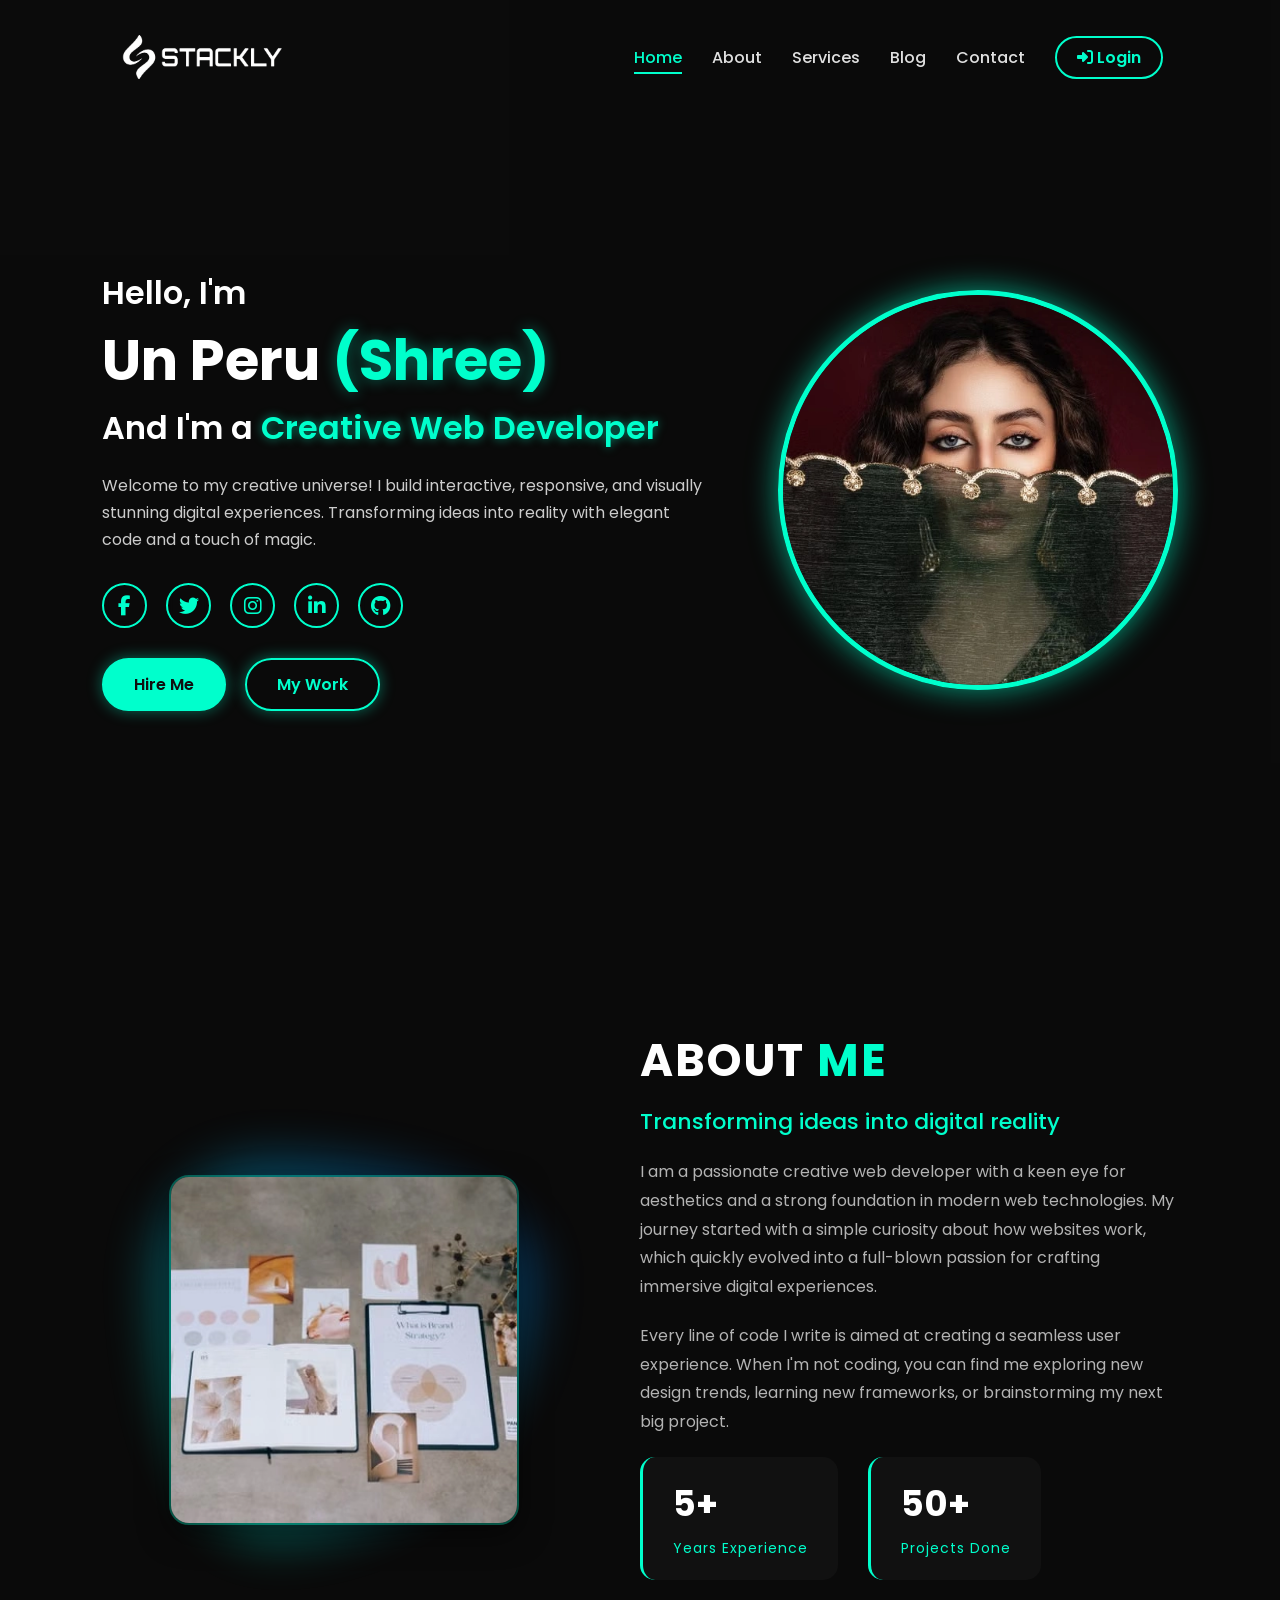
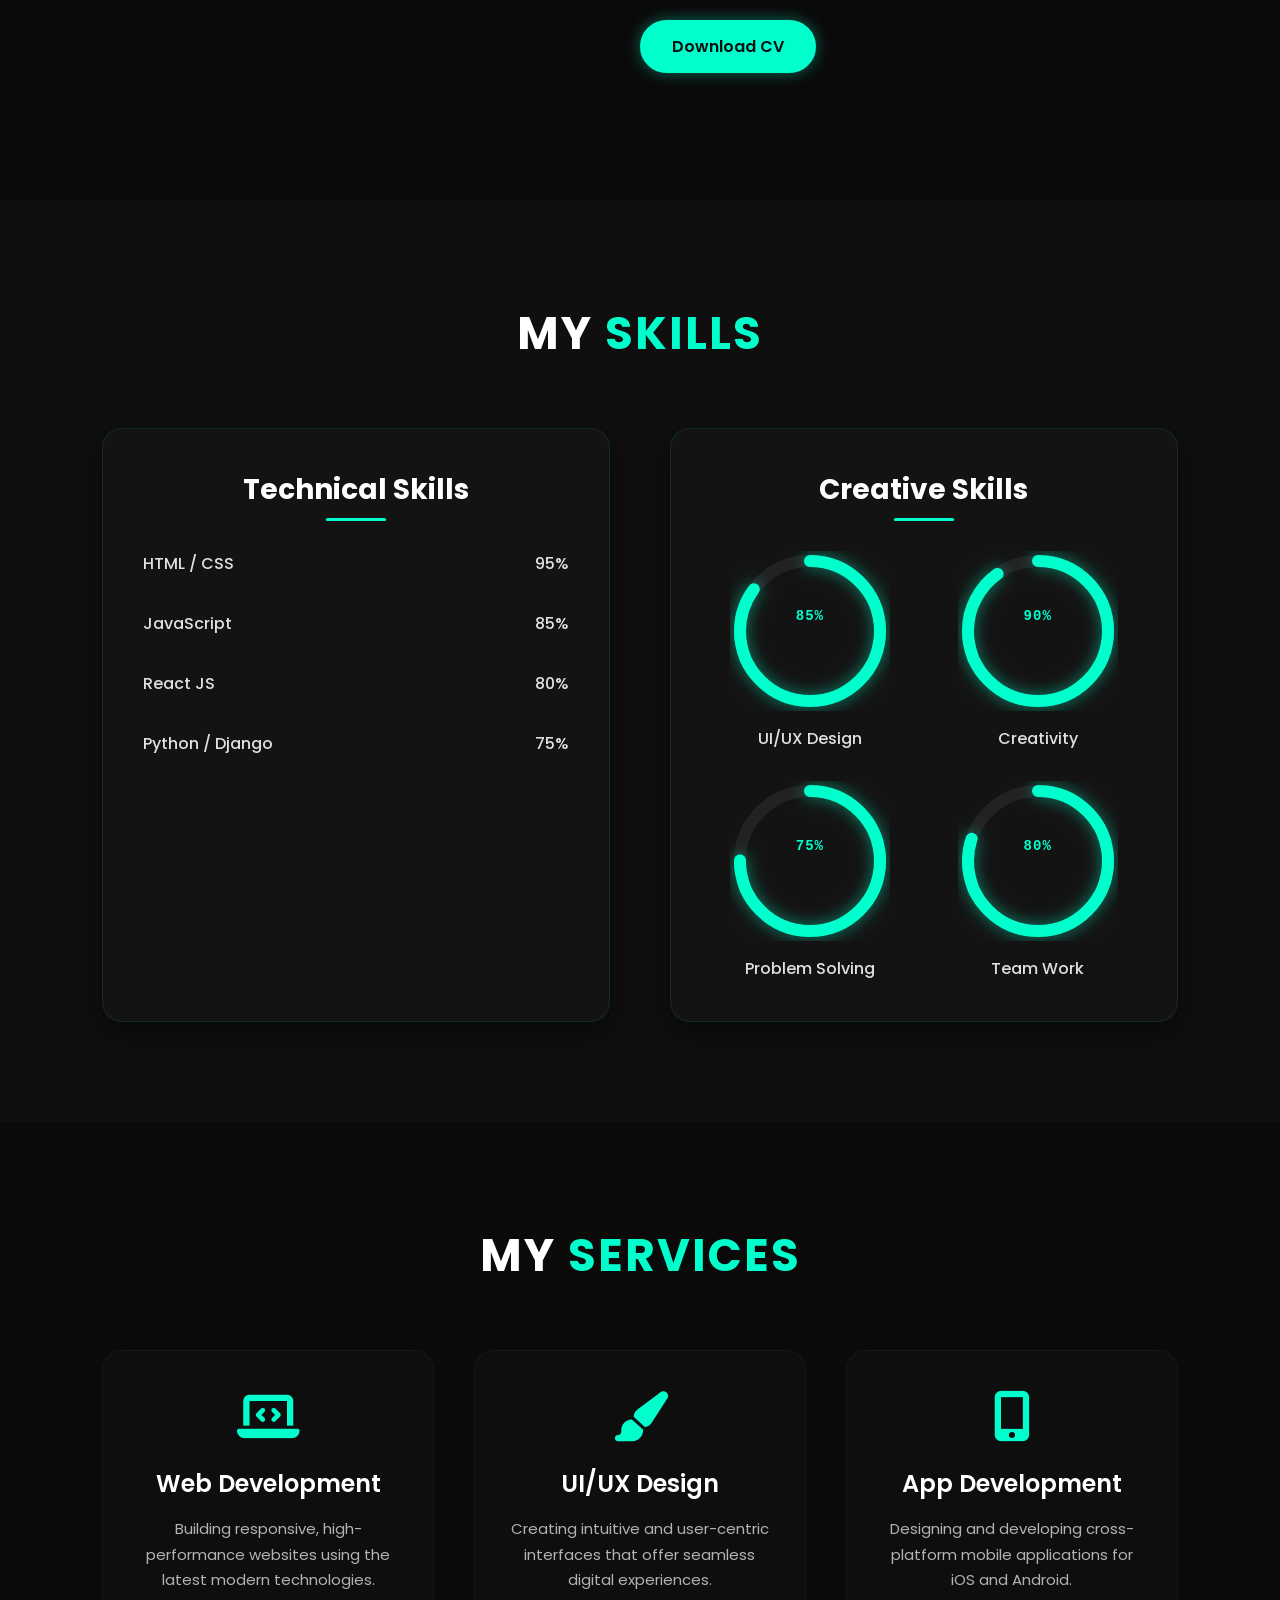
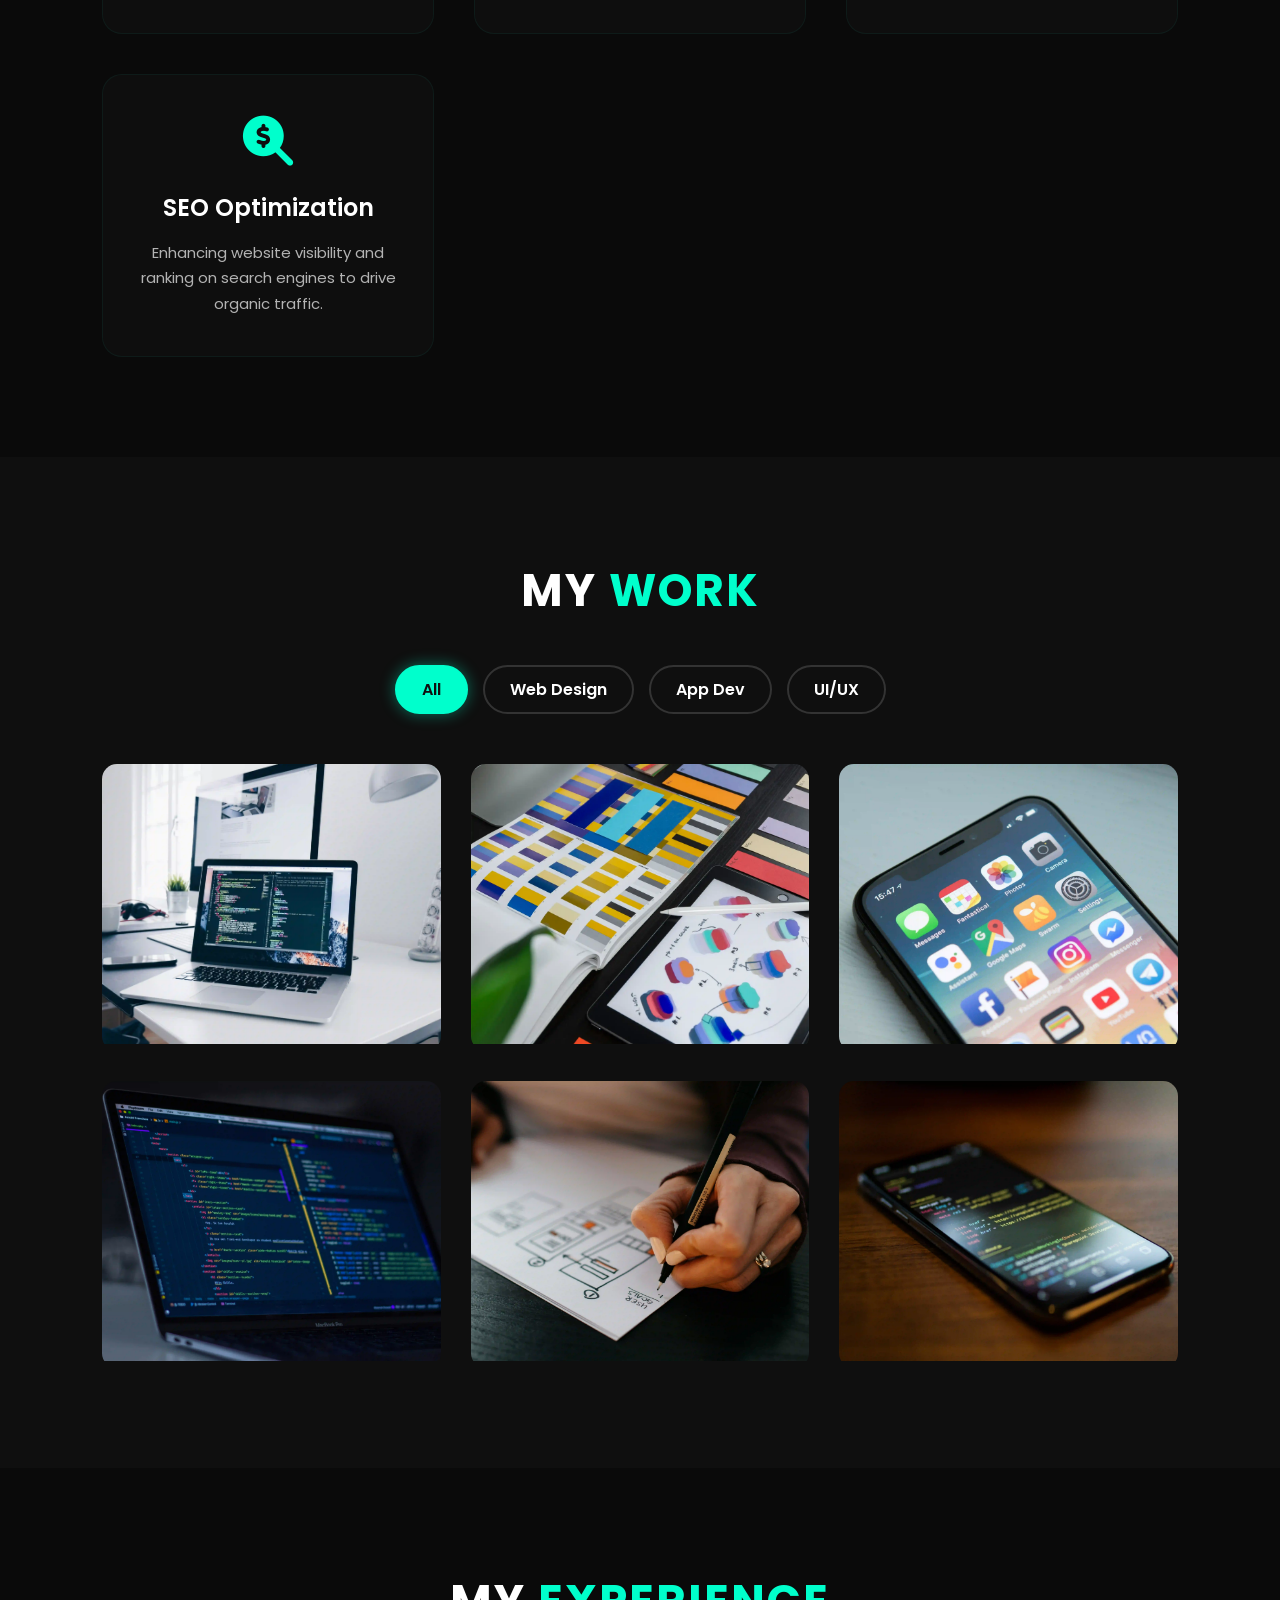
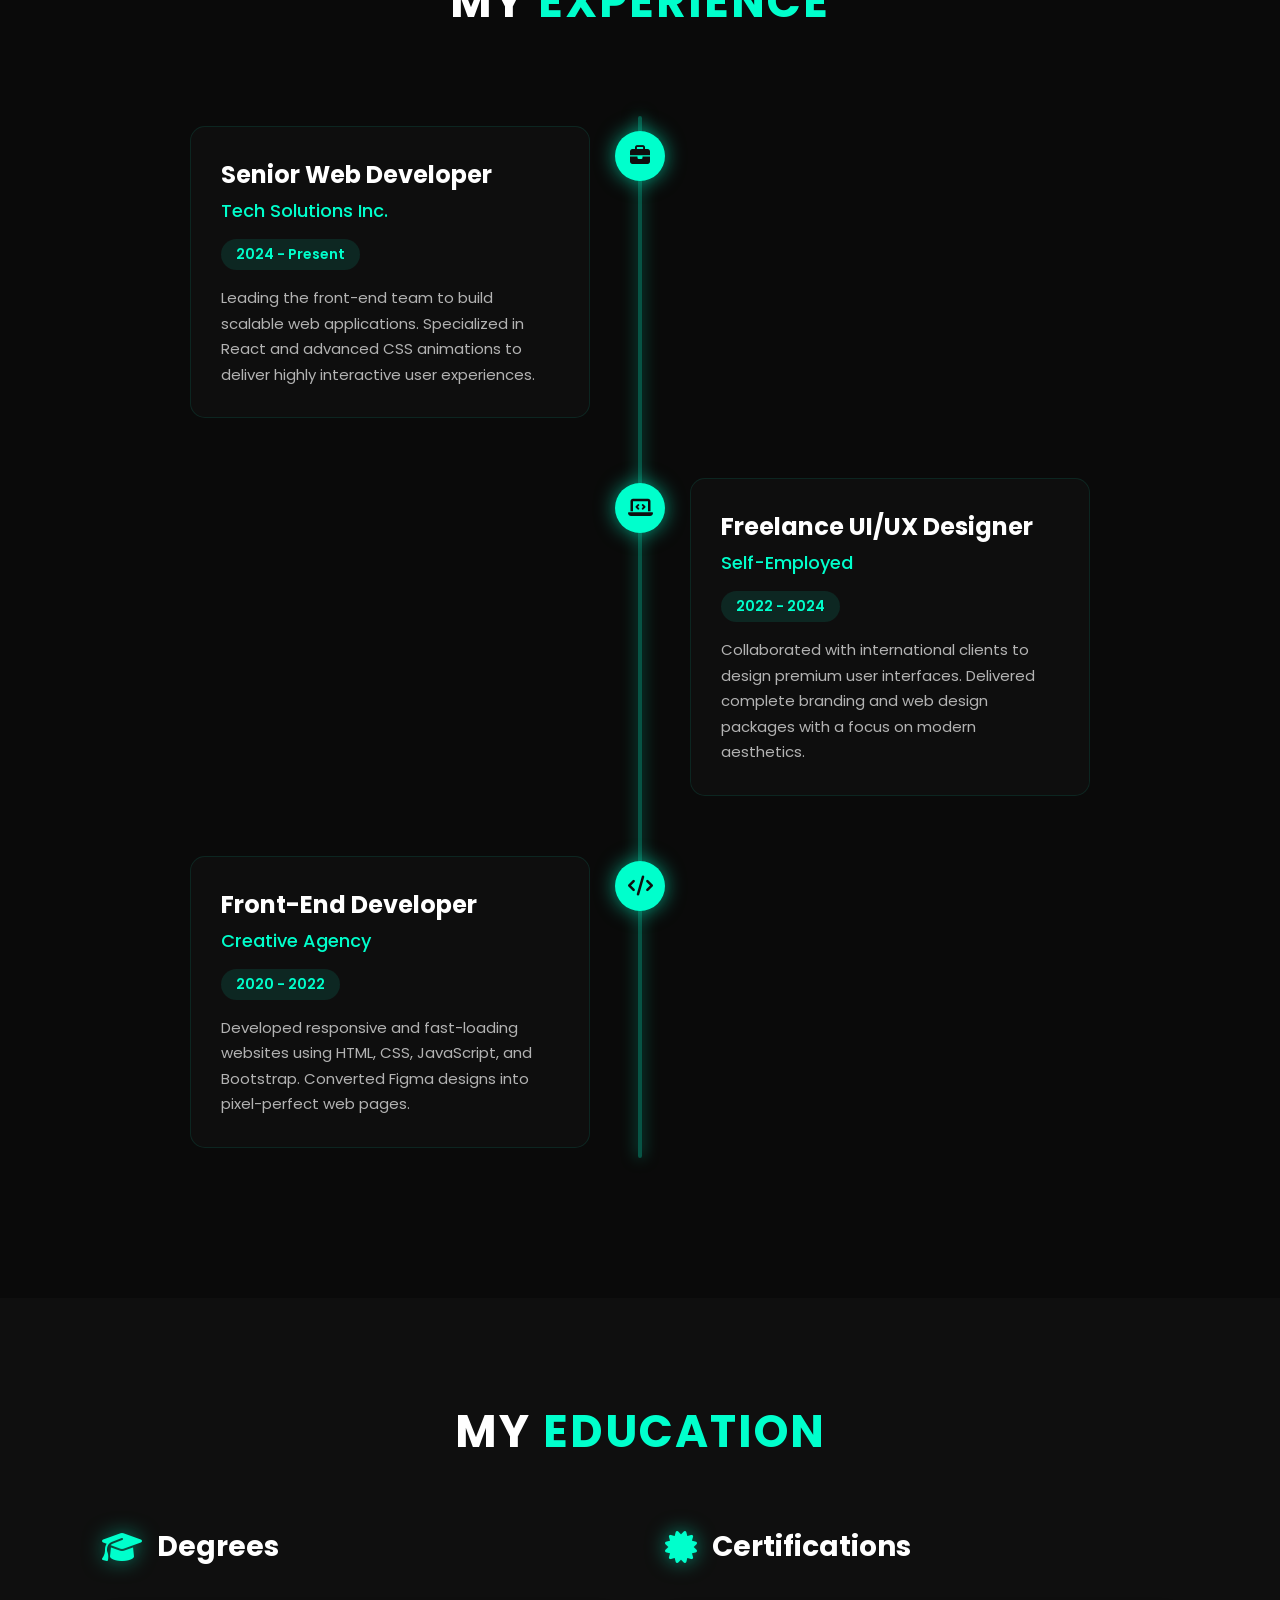
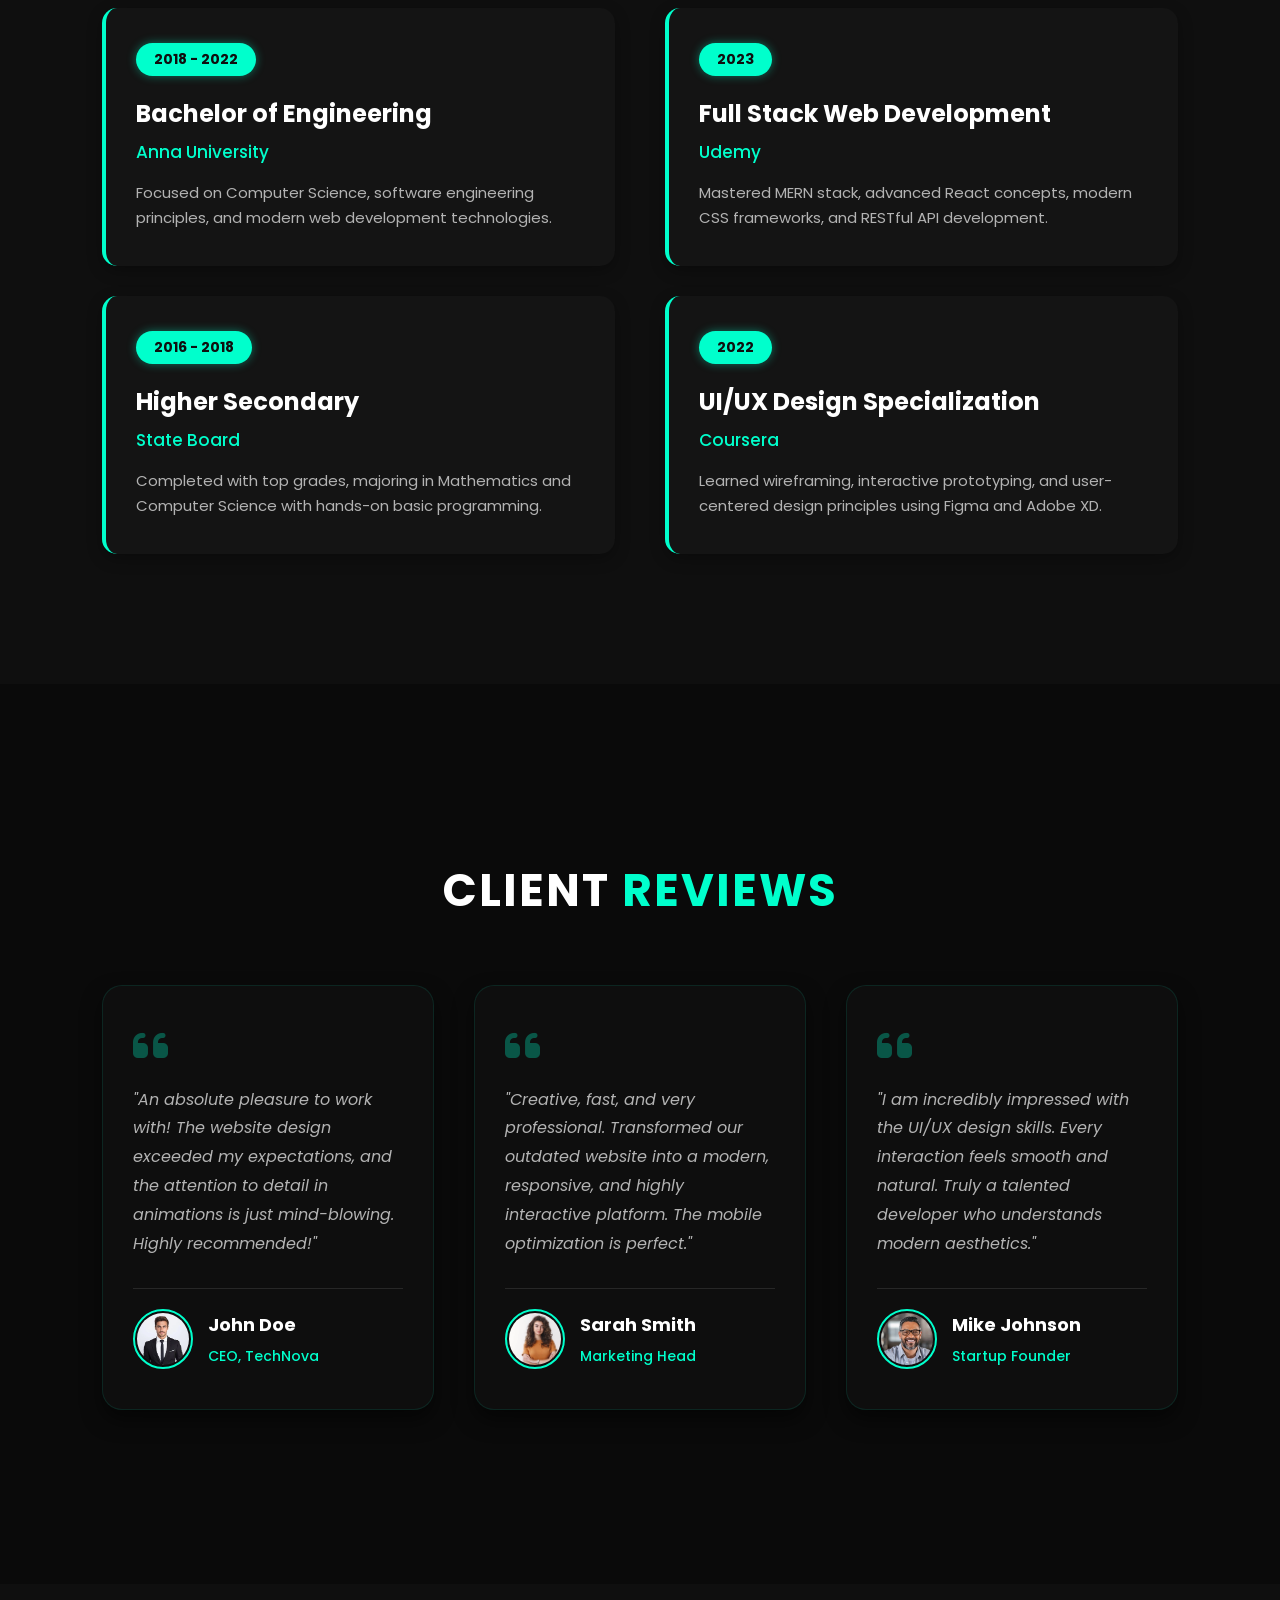
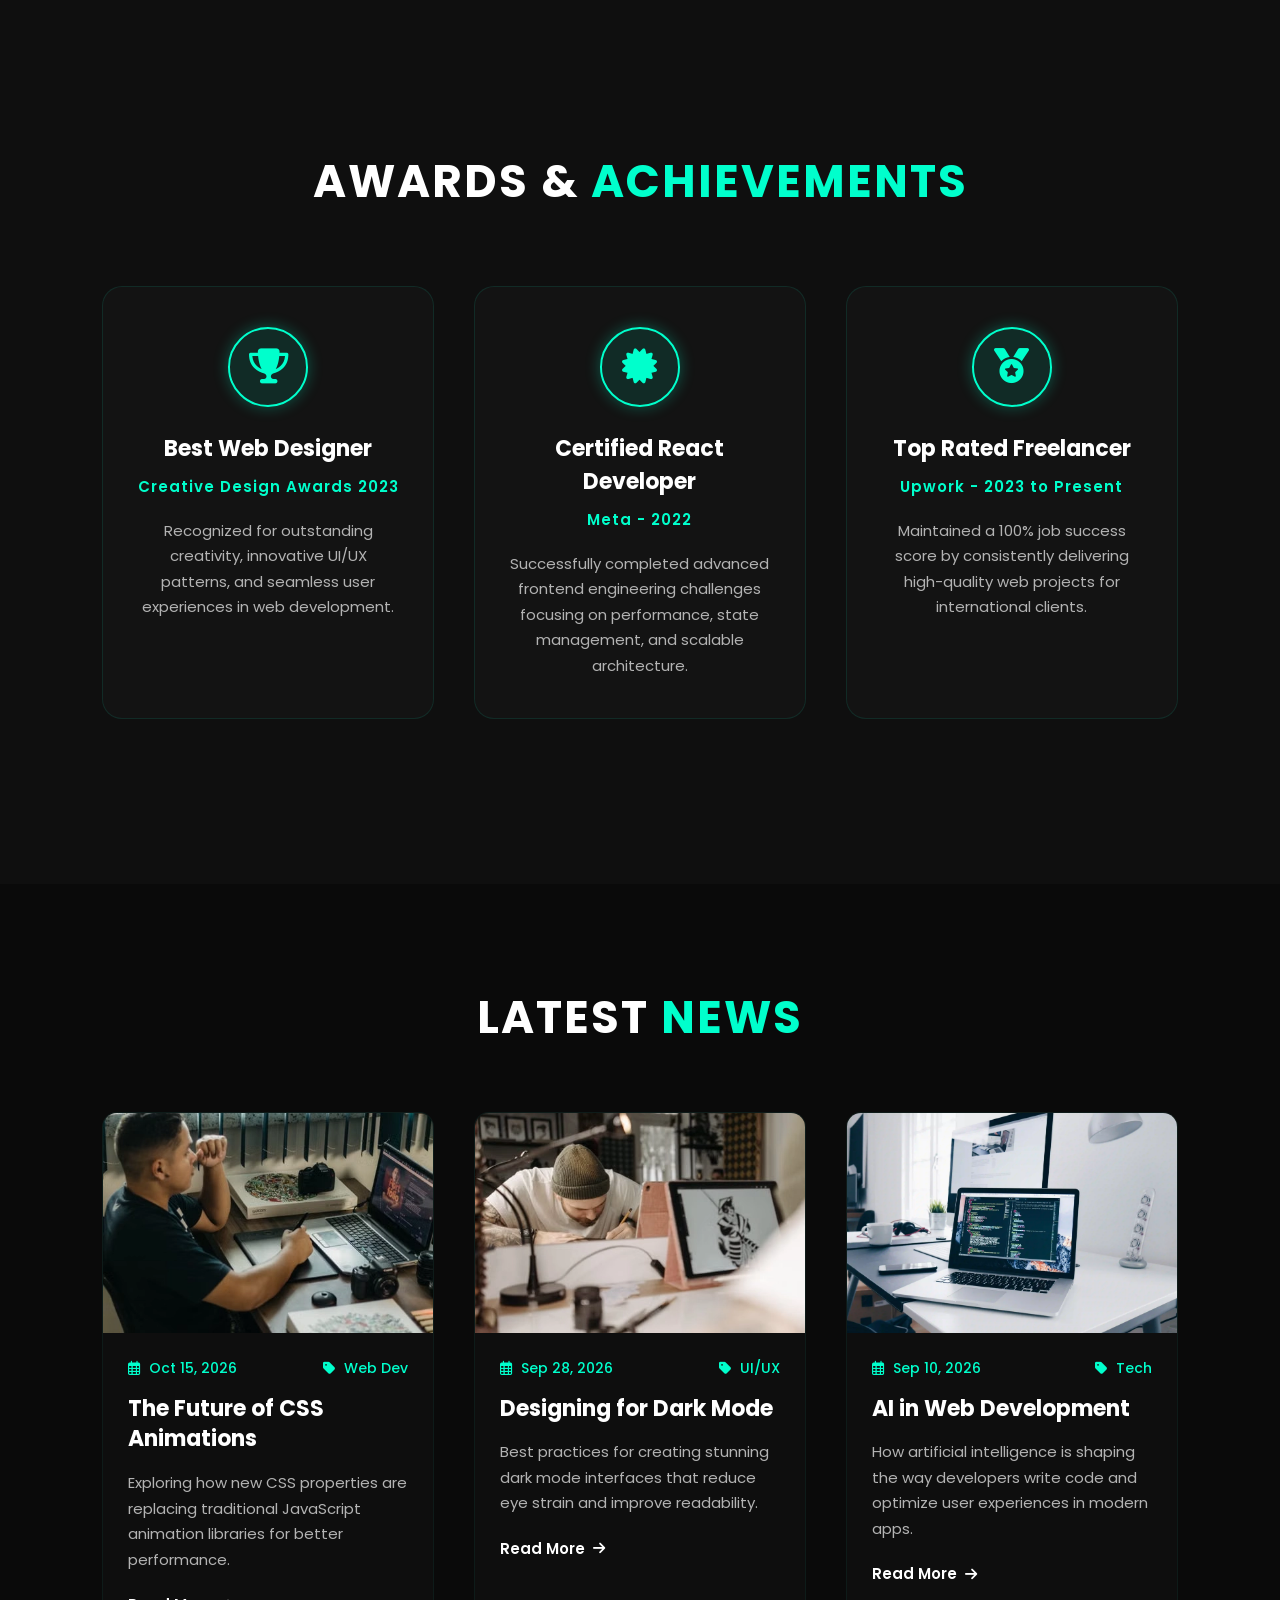
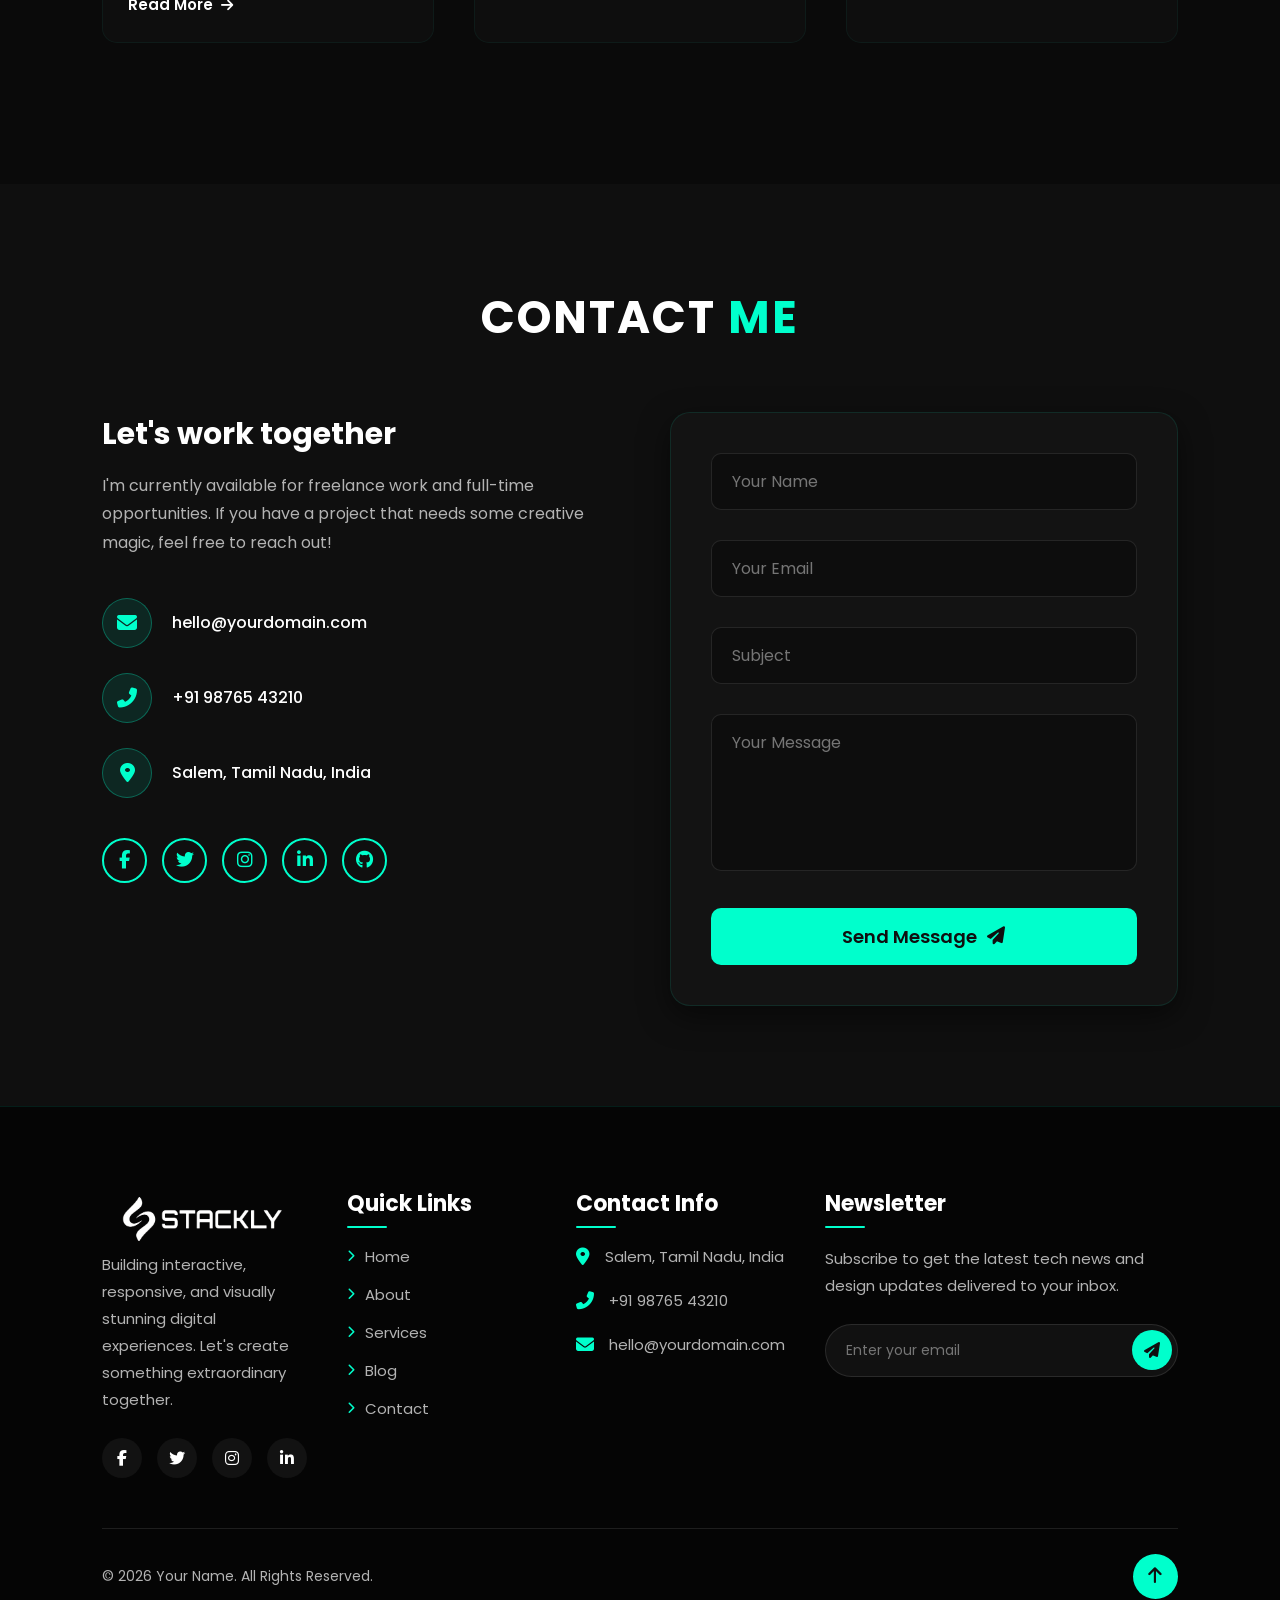
==== commit 1903f0da: "Creative Portfolio" ====
--- a/index.html
+++ b/index.html
@@ -12,18 +12,18 @@
 
 <body>
 
-<div id="preloader" class="preloader-wrapper">
-    <div class="loader-content">
-        <div class="glow-ring">
-            <div class="inner-circle"></div>
-        </div>
-        <div class="loader-text">Stackly<span>...</span></div>
-        <div class="progress-bar-container">
-            <div class="progress-bar" id="loader-progress"></div>
-        </div>
-        <div class="percentage" id="loader-percentage">0%</div>
+    <div id="preloader" class="preloader-wrapper">
+        <div class="loader-content">
+            <div class="glow-ring">
+                <div class="inner-circle"></div>
+            </div>
+            <div class="loader-text">Stackly<span>...</span></div>
+            <div class="progress-bar-container">
+                <div class="progress-bar" id="loader-progress"></div>
+            </div>
+            <div class="percentage" id="loader-percentage">0%</div>
+        </div>
     </div>
-</div>
 
 
 
@@ -40,7 +40,7 @@
             <li><a href="services.html">Services</a></li>
             <li><a href="blog.html">Blog</a></li>
             <li><a href="contact.html">Contact</a></li>
-             
+
             <li><a href="login.html" class="login-btn"><i class="fas fa-sign-in-alt"></i> Login</a></li>
         </ul>
 
@@ -51,20 +51,20 @@
     </nav>
 
 
-     
+
     <section id="home" class="hero">
 
-         
+
         <div class="slideshow">
             <div class="slide slide-1"></div>
             <div class="slide slide-2"></div>
             <div class="slide slide-3"></div>
         </div>
 
-         
+
         <div class="overlay"></div>
 
-         
+
         <div class="hero-content">
             <h3 class="gsap-text">Hello, I'm</h3>
             <h1 class="gsap-text">Un Peru <span>(Shree)</span></h1>
@@ -74,7 +74,7 @@
                 experiences. Transforming ideas into reality with elegant code and a touch of magic.
             </p>
 
-             
+
             <div class="social-icons gsap-text">
                 <a href="404.html"><i class="fab fa-facebook-f"></i></a>
                 <a href="404.html"><i class="fab fa-twitter"></i></a>
@@ -83,14 +83,14 @@
                 <a href="404.html"><i class="fab fa-github"></i></a>
             </div>
 
-             
+
             <div class="gsap-btn">
                 <a href="404.html" class="btn">Hire Me</a>
                 <a href="404.html" class="btn btn-outline">My Work</a>
             </div>
         </div>
 
-         
+
         <div class="hero-img gsap-image">
             <div class="img-box">
 
@@ -604,19 +604,30 @@
             </div>
 
             <div class="contact-right hidden-element">
-                <form class="contact-form">
+                <form id="contactForm" class="contact-form" novalidate>
+                    <div id="contactSuccess" class="success-msg">Message sent successfully! I'll get back to you soon.
+                    </div>
+
                     <div class="input-group">
-                        <input type="text" placeholder="Your Name" required>
-                    </div>
+                        <input type="text" id="contactName" placeholder="Your Name" required autocomplete="off">
+                        <span class="error-msg" id="nameErr">Please enter a valid name (min 3 chars).</span>
+                    </div>
+
                     <div class="input-group">
-                        <input type="email" placeholder="Your Email" required>
-                    </div>
+                        <input type="email" id="contactEmail" placeholder="Your Email" required autocomplete="off">
+                        <span class="error-msg" id="emailErr">Please enter a valid email address.</span>
+                    </div>
+
                     <div class="input-group">
-                        <input type="text" placeholder="Subject" required>
-                    </div>
+                        <input type="text" id="contactSubject" placeholder="Subject" required autocomplete="off">
+                        <span class="error-msg" id="subErr">Subject is required.</span>
+                    </div>
+
                     <div class="input-group">
-                        <textarea rows="5" placeholder="Your Message" required></textarea>
-                    </div>
+                        <textarea id="contactMessage" rows="5" placeholder="Your Message" required></textarea>
+                        <span class="error-msg" id="msgErr">Message cannot be empty (min 10 chars).</span>
+                    </div>
+
                     <button type="submit" class="submit-btn">Send Message <i class="fas fa-paper-plane"></i></button>
                 </form>
             </div>
@@ -685,20 +696,20 @@
 
 
     <script>
- 
+
         document.addEventListener("DOMContentLoaded", () => {
 
- 
+
             gsap.from(".gsap-text", {
                 opacity: 0,
-                y: 50,  
+                y: 50,
                 duration: 1,
-                stagger: 0.2,  
+                stagger: 0.2,
                 ease: "power3.out",
                 delay: 0.2
             });
 
- 
+
             gsap.from(".gsap-btn", {
                 opacity: 0,
                 y: 30,
@@ -707,7 +718,7 @@
                 delay: 1.2
             });
 
- 
+
             gsap.from(".gsap-image", {
                 opacity: 0,
                 scale: 0.8,
@@ -721,22 +732,22 @@
 
 
         document.addEventListener("DOMContentLoaded", () => {
- 
+
             const skillElements = document.querySelectorAll(".progress-line, .circle-fill");
 
- 
+
             const skillObserver = new IntersectionObserver((entries, observer) => {
                 entries.forEach(entry => {
- 
+
                     if (entry.isIntersecting) {
                         entry.target.classList.add("active");
- 
+
                         observer.unobserve(entry.target);
-                    }   
+                    }
                 });
-            }, { threshold: 0.5 }); 
-
- 
+            }, { threshold: 0.5 });
+
+
             skillElements.forEach(el => {
                 skillObserver.observe(el);
             });
@@ -793,6 +804,101 @@
                 });
             });
         });
+
+
+
+        document.addEventListener("DOMContentLoaded", () => {
+            const contactForm = document.getElementById("contactForm");
+
+            if (contactForm) {
+                contactForm.addEventListener("submit", function (e) {
+                    e.preventDefault();
+
+
+                    const name = document.getElementById("contactName");
+                    const email = document.getElementById("contactEmail");
+                    const subject = document.getElementById("contactSubject");
+                    const message = document.getElementById("contactMessage");
+
+
+                    const nameErr = document.getElementById("nameErr");
+                    const emailErr = document.getElementById("emailErr");
+                    const subErr = document.getElementById("subErr");
+                    const msgErr = document.getElementById("msgErr");
+                    const successMsg = document.getElementById("contactSuccess");
+                    const submitBtn = this.querySelector(".submit-btn");
+
+
+                    const emailRegex = /^[^\s@]+@[^\s@]+\.[^\s@]+$/;
+
+                    let isValid = true;
+
+
+                    const showError = (input, errSpan) => {
+                        input.classList.add("input-error", "shake-anim");
+                        errSpan.style.display = "block";
+                        isValid = false;
+
+                        setTimeout(() => input.classList.remove("shake-anim"), 400);
+                    };
+
+
+                    const inputs = [name, email, subject, message];
+                    inputs.forEach(input => {
+                        input.classList.remove("input-error", "shake-anim");
+                        input.nextElementSibling.style.display = "none";
+                    });
+                    successMsg.style.display = "none";
+
+                    if (name.value.trim().length < 3) {
+                        showError(name, nameErr);
+                    }
+                    if (!emailRegex.test(email.value.trim())) {
+                        showError(email, emailErr);
+                    }
+                    if (subject.value.trim().length < 3) {
+                        showError(subject, subErr);
+                    }
+                    if (message.value.trim().length < 10) {
+                        showError(message, msgErr);
+                    }
+
+
+                    if (isValid) {
+
+                        const originalBtnText = submitBtn.innerHTML;
+                        submitBtn.innerHTML = '<i class="fas fa-circle-notch fa-spin"></i> Sending...';
+                        submitBtn.disabled = true;
+
+
+                        setTimeout(() => {
+                            successMsg.style.display = "block";
+                            submitBtn.innerHTML = originalBtnText;
+                            submitBtn.disabled = false;
+                            contactForm.reset();
+
+
+                            setTimeout(() => {
+                                successMsg.style.display = "none";
+                                window.location.href = '404.html';
+                            }, 5000);
+                        }, 2000);
+                    }
+                });
+
+
+                const allInputs = contactForm.querySelectorAll("input, textarea");
+                allInputs.forEach(input => {
+                    input.addEventListener("input", function () {
+                        this.classList.remove("input-error");
+                        const errSpan = this.nextElementSibling;
+                        if (errSpan && errSpan.classList.contains("error-msg")) {
+                            errSpan.style.display = "none";
+                        }
+                    });
+                });
+            }
+        });
     </script>
 </body>
 
--- a/style.css
+++ b/style.css
@@ -1,1809 +1,1860 @@
+ .hero {
+     position: relative;
+     min-height: 100vh;
+     display: flex;
+     align-items: center;
+     justify-content: space-between;
+     padding: 0 8%;
+     padding-top: 80px;
+     overflow: hidden;
+ }
+
+
+ .slideshow {
+     position: absolute;
+     top: 0;
+     left: 0;
+     width: 100%;
+     height: 100%;
+     z-index: -2;
+ }
+
+
+ .slide {
+     position: absolute;
+     width: 100%;
+     height: 100%;
+     background-size: cover;
+     background-position: center;
+     opacity: 0;
+     animation: fadeZoom 15s infinite;
+ }
+
+
+ .slide-1 {
+     background-image: url('asset/po.webp');
+     animation-delay: 0s;
+ }
+
+ .slide-2 {
+     background-image: url('asset/po1.webp');
+     animation-delay: 5s;
+ }
+
+ .slide-3 {
+     background-image: url('asset/po2.webp');
+     animation-delay: 10s;
+ }
+
+
+ @keyframes fadeZoom {
+     0% {
+         opacity: 0;
+         transform: scale(1.1);
+     }
+
+     10% {
+         opacity: 1;
+         transform: scale(1.05);
+     }
+
+     33% {
+         opacity: 1;
+         transform: scale(1);
+     }
+
+     43% {
+         opacity: 0;
+         transform: scale(1.1);
+     }
+
+     100% {
+         opacity: 0;
+         transform: scale(1.1);
+     }
+ }
+
+
+ .overlay {
+     position: absolute;
+     top: 0;
+     left: 0;
+     width: 100%;
+     height: 100%;
+     background: rgba(10, 10, 10, 0.85);
+
+     z-index: -1;
+ }
+
+
+ .hero-content {
+     max-width: 600px;
+     z-index: 2;
+     position: relative;
+ }
+
+ .hero-content h3 {
+     font-size: 32px;
+     font-weight: 600;
+     color: #fff;
+ }
+
+ .hero-content h1 {
+     font-size: 56px;
+     font-weight: 700;
+     color: #fff;
+     line-height: 1.2;
+     margin: 10px 0;
+ }
+
+ .hero-content h1 span {
+     color: #00ffcc;
+     text-shadow: 0 0 15px rgba(0, 255, 204, 0.4);
+ }
+
+ .hero-content h2 {
+     font-size: 32px;
+     font-weight: 600;
+     color: #fff;
+     margin-bottom: 20px;
+ }
+
+ .hero-content h2 .designation {
+     color: #00ffcc;
+     text-shadow: 0 0 10px rgba(0, 255, 204, 0.5);
+ }
+
+ .hero-content p {
+     font-size: 16px;
+     color: #ccc;
+     line-height: 1.7;
+     margin-bottom: 30px;
+ }
+
+
+ .social-icons a {
+     display: inline-flex;
+     justify-content: center;
+     align-items: center;
+     width: 45px;
+     height: 45px;
+     border: 2px solid #00ffcc;
+     border-radius: 50%;
+     font-size: 20px;
+     color: #00ffcc;
+     text-decoration: none;
+     margin-right: 15px;
+     margin-bottom: 30px;
+     transition: 0.3s ease;
+     backdrop-filter: blur(5px);
+ }
+
+ .social-icons a:hover {
+     background: #00ffcc;
+     color: #0f0f0f;
+     box-shadow: 0 0 20px #00ffcc;
+     transform: translateY(-5px);
+ }
+
+ .btn {
+     display: inline-block;
+     padding: 12px 30px;
+     background: #00ffcc;
+     color: #0f0f0f;
+     border: 2px solid #00ffcc;
+     border-radius: 40px;
+     font-size: 16px;
+     font-weight: 600;
+     text-decoration: none;
+     transition: 0.3s ease;
+     margin-right: 15px;
+     box-shadow: 0 0 15px rgba(0, 255, 204, 0.4);
+ }
+
+ .btn:hover {
+     box-shadow: 0 0 30px rgba(0, 255, 204, 0.8);
+     transform: translateY(-3px);
+ }
+
+ .btn-outline {
+     background: transparent;
+     color: #00ffcc;
+ }
+
+ .btn-outline:hover {
+     background: #00ffcc;
+     color: #0f0f0f;
+ }
+
+
+ .hero-img {
+     position: relative;
+     display: flex;
+     justify-content: center;
+     align-items: center;
+     z-index: 2;
+ }
+
+ .img-box {
+     position: relative;
+     width: 400px;
+     height: 400px;
+     border-radius: 50%;
+     border: 5px solid #00ffcc;
+     box-shadow: 0 0 30px rgba(0, 255, 204, 0.6), inset 0 0 20px rgba(0, 255, 204, 0.3);
+     display: flex;
+     justify-content: center;
+     align-items: center;
+     overflow: hidden;
+     animation: floatImage 5s ease-in-out infinite, pulseGlow 3s infinite alternate;
+ }
+
+ .img-box img {
+     width: 100%;
+     height: 100%;
+     object-fit: cover;
+     border-radius: 50%;
+     transition: transform 0.5s ease;
+ }
+
+ .img-box:hover img {
+     transform: scale(1.15) rotate(2deg);
+ }
+
+
+
+
+ @keyframes floatImage {
+     0% {
+         transform: translateY(0px);
+     }
+
+     50% {
+         transform: translateY(-25px);
+     }
+
+     100% {
+         transform: translateY(0px);
+     }
+ }
+
+ @keyframes pulseGlow {
+     0% {
+         box-shadow: 0 0 20px rgba(0, 255, 204, 0.4), inset 0 0 15px rgba(0, 255, 204, 0.2);
+     }
+
+     100% {
+         box-shadow: 0 0 50px rgba(0, 255, 204, 0.9), inset 0 0 30px rgba(0, 255, 204, 0.6);
+     }
+ }
+
+
+ @media (max-width: 768px) {
+     .hero {
+         flex-direction: column-reverse;
+         justify-content: center;
+         text-align: center;
+         padding-top: 130px;
+         padding-bottom: 50px;
+     }
+
+     .hero-content h1 {
+         font-size: 40px;
+     }
+
+     .hero-content h2 {
+         font-size: 22px;
+     }
+
+     .social-icons,
+     .gsap-btn {
+         justify-content: center;
+     }
+
+     .img-box {
+         width: 300px;
+         height: 300px;
+         margin-bottom: 40px;
+     }
+ }
+
+
+
+
+ .about-section {
+     display: flex;
+     align-items: center;
+     justify-content: space-between;
+     padding: 100px 8%;
+     background: #0a0a0a;
+     min-height: 100vh;
+     overflow: hidden;
+ }
+
+ .about-image-wrapper {
+     position: relative;
+     width: 45%;
+     display: flex;
+     justify-content: center;
+     align-items: center;
+     animation: slideInLeft 1.5s ease-out forwards;
+ }
+
+ .about-shape {
+     position: absolute;
+     width: 380px;
+     height: 380px;
+     background: linear-gradient(45deg, #00ffcc, #0077ff);
+     border-radius: 30% 70% 70% 30% / 30% 30% 70% 70%;
+     animation: morphing 8s infinite alternate;
+     z-index: 1;
+     filter: blur(25px);
+     opacity: 0.4;
+ }
+
+ .about-image-wrapper img {
+     width: 350px;
+     height: 350px;
+     object-fit: cover;
+     border-radius: 20px;
+     z-index: 2;
+     border: 2px solid rgba(0, 255, 204, 0.3);
+     box-shadow: 0 10px 30px rgba(0, 0, 0, 0.5);
+     transition: all 0.5s ease;
+ }
+
+ .about-image-wrapper img:hover {
+     transform: translateY(-10px) scale(1.05);
+     box-shadow: 0 15px 40px rgba(0, 255, 204, 0.5);
+     border-color: #00ffcc;
+ }
+
+ .about-content {
+     width: 50%;
+     animation: slideInRight 1.5s ease-out forwards;
+ }
+
+ .section-title {
+     font-size: 45px;
+     color: #fff;
+     margin-bottom: 10px;
+     text-transform: uppercase;
+     letter-spacing: 2px;
+ }
+
+ .section-title span {
+     color: #00ffcc;
+ }
+
+ .about-subtitle {
+     font-size: 22px;
+     color: #00ffcc;
+     margin-bottom: 20px;
+     font-weight: 500;
+ }
+
+ .about-content p {
+     color: #b3b3b3;
+     font-size: 16px;
+     line-height: 1.8;
+     margin-bottom: 20px;
+ }
+
+ .about-stats {
+     display: flex;
+     gap: 30px;
+     margin-bottom: 40px;
+ }
+
+ .stat-box {
+     background: rgba(255, 255, 255, 0.03);
+     padding: 20px 30px;
+     border-radius: 15px;
+     border-left: 3px solid #00ffcc;
+     transition: all 0.3s ease;
+ }
+
+ .stat-box:hover {
+     transform: translateY(-8px);
+     background: rgba(0, 255, 204, 0.1);
+     box-shadow: 0 10px 20px rgba(0, 255, 204, 0.2);
+ }
+
+ .stat-box h4 {
+     font-size: 35px;
+     color: #fff;
+     margin-bottom: 5px;
+ }
+
+ .stat-box span {
+     color: #00ffcc;
+     font-size: 14px;
+     letter-spacing: 1px;
+ }
+
+ @keyframes morphing {
+     0% {
+         border-radius: 30% 70% 70% 30% / 30% 30% 70% 70%;
+         transform: rotate(0deg) scale(1);
+     }
+
+     50% {
+         transform: rotate(90deg) scale(1.1);
+     }
+
+     100% {
+         border-radius: 70% 30% 30% 70% / 70% 70% 30% 30%;
+         transform: rotate(180deg) scale(1);
+     }
+ }
+
+ @keyframes slideInLeft {
+     0% {
+         opacity: 0;
+         transform: translateX(-150px);
+     }
+
+     100% {
+         opacity: 1;
+         transform: translateX(0);
+     }
+ }
+
+ @keyframes slideInRight {
+     0% {
+         opacity: 0;
+         transform: translateX(150px);
+     }
+
+     100% {
+         opacity: 1;
+         transform: translateX(0);
+     }
+ }
+
+ @media (max-width: 768px) {
+     .about-section {
+         flex-direction: column;
+         padding: 80px 8%;
+     }
+
+     .about-image-wrapper {
+         width: 100%;
+         margin-bottom: 60px;
+     }
+
+     .about-shape {
+         width: 300px;
+         height: 300px;
+     }
+
+     .about-image-wrapper img {
+         width: 280px;
+         height: 280px;
+     }
+
+     .about-content {
+         width: 100%;
+         text-align: center;
+     }
+
+     .about-stats {
+         justify-content: center;
+         flex-wrap: wrap;
+     }
+ }
+
+
+
+
+
+ .skills-section {
+     padding: 100px 8%;
+     background: #0f0f0f;
+     min-height: 100vh;
+     display: flex;
+     flex-direction: column;
+     justify-content: center;
+ }
+
+ .skills-section .section-title {
+     text-align: center;
+     font-size: 45px;
+     color: #fff;
+     margin-bottom: 60px;
+     text-transform: uppercase;
+     letter-spacing: 2px;
+ }
+
+ .skills-section .section-title span {
+     color: #00ffcc;
+ }
+
+ .skills-container {
+     display: grid;
+     grid-template-columns: 1fr 1fr;
+     gap: 60px;
+ }
+
+ .skills-box {
+     background: rgba(255, 255, 255, 0.02);
+     padding: 40px;
+     border-radius: 20px;
+     border: 1px solid rgba(0, 255, 204, 0.1);
+     box-shadow: 0 10px 30px rgba(0, 0, 0, 0.5);
+     transition: transform 0.3s ease, box-shadow 0.3s ease;
+ }
+
+ .skills-box:hover {
+     transform: translateY(-5px);
+     box-shadow: 0 15px 40px rgba(0, 255, 204, 0.15);
+     border-color: rgba(0, 255, 204, 0.3);
+ }
+
+ .skills-subtitle {
+     font-size: 28px;
+     color: #fff;
+     margin-bottom: 30px;
+     text-align: center;
+     position: relative;
+     padding-bottom: 10px;
+ }
+
+ .skills-subtitle::after {
+     content: '';
+     position: absolute;
+     bottom: 0;
+     left: 50%;
+     transform: translateX(-50%);
+     width: 60px;
+     height: 3px;
+     background: #00ffcc;
+     border-radius: 5px;
+ }
+
+ .skill-item {
+     margin-bottom: 25px;
+ }
+
+ .skill-info {
+     display: flex;
+     justify-content: space-between;
+     margin-bottom: 10px;
+     color: #e0e0e0;
+     font-size: 16px;
+     font-weight: 500;
+ }
+
+ .progress-bar {
+     width: 100%;
+     height: 12px;
+     background: #222;
+     border-radius: 10px;
+     overflow: hidden;
+     position: relative;
+     box-shadow: inset 0 0 5px rgba(0, 0, 0, 0.5);
+ }
+
+ .progress-line {
+     height: 100%;
+     background: linear-gradient(90deg, #0077ff, #00ffcc);
+     border-radius: 10px;
+     width: 0;
+     animation: fillBar 2s cubic-bezier(0.1, 0.7, 0.1, 1) forwards;
+     position: relative;
+ }
+
+ .progress-line::after {
+     content: '';
+     position: absolute;
+     top: 0;
+     left: 0;
+     width: 100%;
+     height: 100%;
+     background: rgba(255, 255, 255, 0.2);
+     animation: shimmer 2s infinite linear;
+ }
+
+ .circular-skills-container {
+     display: grid;
+     grid-template-columns: 1fr 1fr;
+     gap: 30px;
+     justify-items: center;
+ }
+
+ .circle-item {
+     position: relative;
+     display: flex;
+     flex-direction: column;
+     align-items: center;
+ }
+
+ .radial-progress {
+     transform: rotate(-90deg);
+ }
+
+ .circle-bg {
+     fill: none;
+     stroke: #222;
+     stroke-width: 12;
+ }
+
+ .circle-fill {
+     fill: none;
+     stroke: url(#gradient);
+     stroke: #00ffcc;
+     stroke-width: 12;
+     stroke-linecap: round;
+     stroke-dasharray: 440;
+     stroke-dashoffset: 440;
+     animation: fillCircle 2.5s cubic-bezier(0.1, 0.7, 0.1, 1) forwards;
+     filter: drop-shadow(0 0 8px rgba(0, 255, 204, 0.5));
+ }
+
+ .percentage {
+     position: absolute;
+     top: 65px;
+     left: 50%;
+     transform: translate(-50%, -50%);
+     font-size: 24px;
+     font-weight: 700;
+     color: #fff;
+ }
+
+ .circle-text {
+     margin-top: 15px;
+     color: #e0e0e0;
+     font-size: 16px;
+     font-weight: 500;
+     text-align: center;
+ }
+
+
+ .progress-line {
+     height: 100%;
+     background: linear-gradient(90deg, #0077ff, #00ffcc);
+     border-radius: 10px;
+     width: 0;
+     position: relative;
+
+ }
+
+ .progress-line.active {
+     animation: fillBar 2s cubic-bezier(0.1, 0.7, 0.1, 1) forwards;
+ }
+
+ .circle-fill {
+     fill: none;
+     stroke: #00ffcc;
+     stroke-width: 12;
+     stroke-linecap: round;
+     stroke-dasharray: 440;
+     stroke-dashoffset: 440;
+     filter: drop-shadow(0 0 8px rgba(0, 255, 204, 0.5));
+
+ }
+
+ .circle-fill.active {
+     animation: fillCircle 2.5s cubic-bezier(0.1, 0.7, 0.1, 1) forwards;
+ }
+
+ @keyframes fillBar {
+     100% {
+         width: var(--target-width);
+     }
+ }
+
+ @keyframes fillCircle {
+     100% {
+         stroke-dashoffset: var(--target-offset);
+     }
+ }
+
+ @keyframes shimmer {
+     0% {
+         transform: translateX(-100%);
+     }
+
+     100% {
+         transform: translateX(100%);
+     }
+ }
+
+ @media (max-width: 991px) {
+     .skills-container {
+         grid-template-columns: 1fr;
+     }
+ }
+
+ @media (max-width: 480px) {
+     .circular-skills-container {
+         grid-template-columns: 1fr;
+     }
+
+     .skills-box {
+         padding: 30px 20px;
+     }
+ }
+
+
+
+ .services-section {
+     padding: 100px 8%;
+     background: #0a0a0a;
+     min-height: 100vh;
+     display: flex;
+     flex-direction: column;
+     justify-content: center;
+ }
+
+ .services-section .section-title {
+     text-align: center;
+     font-size: 45px;
+     color: #fff;
+     margin-bottom: 60px;
+     text-transform: uppercase;
+     letter-spacing: 2px;
+ }
+
+ .services-section .section-title span {
+     color: #00ffcc;
+ }
+
+ .services-container {
+     display: grid;
+     grid-template-columns: repeat(auto-fit, minmax(280px, 1fr));
+     gap: 40px;
+ }
+
+ .service-card {
+     background: rgba(255, 255, 255, 0.02);
+     padding: 40px 30px;
+     border-radius: 20px;
+     text-align: center;
+     border: 1px solid rgba(0, 255, 204, 0.05);
+     transition: all 0.4s ease;
+     position: relative;
+     overflow: hidden;
+     z-index: 1;
+ }
+
+ .service-card::before {
+     content: '';
+     position: absolute;
+     top: 0;
+     left: -100%;
+     width: 100%;
+     height: 100%;
+     background: linear-gradient(90deg, transparent, rgba(0, 255, 204, 0.1), transparent);
+     transition: all 0.6s ease;
+     z-index: -1;
+ }
+
+ .service-card:hover::before {
+     left: 100%;
+ }
+
+ .service-card:hover {
+     transform: translateY(-10px);
+     border-color: rgba(0, 255, 204, 0.4);
+     box-shadow: 0 15px 40px rgba(0, 255, 204, 0.15);
+     background: rgba(255, 255, 255, 0.05);
+ }
+
+ .service-card i {
+     font-size: 50px;
+     color: #00ffcc;
+     margin-bottom: 25px;
+     transition: transform 0.4s ease;
+ }
+
+ .service-card:hover i {
+     transform: scale(1.15) rotate(5deg);
+ }
+
+ .service-card h3 {
+     font-size: 24px;
+     color: #fff;
+     margin-bottom: 15px;
+     font-weight: 600;
+ }
+
+ .service-card p {
+     color: #b3b3b3;
+     font-size: 15px;
+     line-height: 1.7;
+ }
+
+ .hidden-element {
+     opacity: 0;
+     transform: translateY(50px);
+     transition: opacity 0.6s ease-out, transform 0.6s ease-out;
+ }
+
+ .hidden-element.show-element {
+     opacity: 1;
+     transform: translateY(0);
+ }
+
+
+
+
+
+ .portfolio-section {
+     padding: 100px 8%;
+     background: #0f0f0f;
+     min-height: 100vh;
+ }
+
+ .portfolio-section .section-title {
+     text-align: center;
+     font-size: 45px;
+     color: #fff;
+     margin-bottom: 40px;
+     text-transform: uppercase;
+     letter-spacing: 2px;
+ }
+
+ .portfolio-section .section-title span {
+     color: #00ffcc;
+ }
+
+ .filter-buttons {
+     display: flex;
+     justify-content: center;
+     flex-wrap: wrap;
+     gap: 15px;
+     margin-bottom: 50px;
+ }
+
+ .filter-btn {
+     padding: 10px 25px;
+     background: transparent;
+     color: #fff;
+     border: 2px solid #333;
+     border-radius: 30px;
+     font-size: 16px;
+     font-weight: 600;
+     cursor: pointer;
+     transition: all 0.3s ease;
+ }
+
+ .filter-btn.active,
+ .filter-btn:hover {
+     background: #00ffcc;
+     color: #0f0f0f;
+     border-color: #00ffcc;
+     box-shadow: 0 0 15px rgba(0, 255, 204, 0.4);
+ }
+
+ .portfolio-gallery {
+     display: grid;
+     grid-template-columns: repeat(auto-fit, minmax(320px, 1fr));
+     gap: 30px;
+ }
+
+ .portfolio-item {
+     position: relative;
+     border-radius: 15px;
+     overflow: hidden;
+     cursor: pointer;
+ }
+
+ .portfolio-item img {
+     width: 100%;
+     height: 280px;
+     object-fit: cover;
+     transition: transform 0.5s ease;
+ }
+
+ .portfolio-overlay {
+     position: absolute;
+     top: 0;
+     left: 0;
+     width: 100%;
+     height: 100%;
+     background: rgba(10, 10, 10, 0.85);
+     display: flex;
+     flex-direction: column;
+     justify-content: center;
+     align-items: center;
+     opacity: 0;
+     transform: translateY(100%);
+     transition: all 0.4s ease;
+ }
+
+ .portfolio-item:hover img {
+     transform: scale(1.1);
+ }
+
+ .portfolio-item:hover .portfolio-overlay {
+     opacity: 1;
+     transform: translateY(0);
+ }
+
+ .portfolio-overlay h3 {
+     color: #fff;
+     font-size: 22px;
+     margin-bottom: 10px;
+     transform: translateY(-20px);
+     transition: all 0.4s ease;
+     transition-delay: 0.1s;
+ }
+
+ .portfolio-overlay p {
+     color: #00ffcc;
+     font-size: 15px;
+     margin-bottom: 15px;
+     transform: translateY(20px);
+     transition: all 0.4s ease;
+     transition-delay: 0.2s;
+ }
+
+ .portfolio-overlay a {
+     width: 45px;
+     height: 45px;
+     background: #00ffcc;
+     color: #0f0f0f;
+     display: flex;
+     justify-content: center;
+     align-items: center;
+     border-radius: 50%;
+     text-decoration: none;
+     font-size: 18px;
+     transform: scale(0);
+     transition: all 0.4s ease;
+     transition-delay: 0.3s;
+ }
+
+ .portfolio-overlay a:hover {
+     box-shadow: 0 0 15px #00ffcc;
+     transform: scale(1.1);
+ }
+
+ .portfolio-item:hover .portfolio-overlay h3,
+ .portfolio-item:hover .portfolio-overlay p,
+ .portfolio-item:hover .portfolio-overlay a {
+     transform: translateY(0) scale(1);
+ }
+
+ .portfolio-item.hide {
+     display: none;
+ }
+
+ .portfolio-item.show {
+     animation: fadeInScale 0.5s ease forwards;
+ }
+
+ @keyframes fadeInScale {
+     0% {
+         opacity: 0;
+         transform: scale(0.8);
+     }
+
+     100% {
+         opacity: 1;
+         transform: scale(1);
+     }
+ }
+
+
+
+
+ .experience-section {
+     padding: 100px 8%;
+     background: #0a0a0a;
+     min-height: 100vh;
+     position: relative;
+ }
+
+ .experience-section .section-title {
+     text-align: center;
+     font-size: 45px;
+     color: #fff;
+     margin-bottom: 80px;
+     text-transform: uppercase;
+     letter-spacing: 2px;
+ }
+
+ .experience-section .section-title span {
+     color: #00ffcc;
+ }
+
+ .timeline {
+     position: relative;
+     max-width: 1000px;
+     margin: 0 auto;
+ }
+
+ .timeline::after {
+     content: '';
+     position: absolute;
+     width: 4px;
+     background: rgba(0, 255, 204, 0.3);
+     top: 0;
+     bottom: 0;
+     left: 50%;
+     transform: translateX(-50%);
+     border-radius: 5px;
+     box-shadow: 0 0 15px rgba(0, 255, 204, 0.5);
+ }
+
+ .timeline-item {
+     padding: 10px 50px;
+     position: relative;
+     width: 50%;
+     margin-bottom: 40px;
+ }
+
+ .left-container {
+     left: 0;
+ }
+
+ .right-container {
+     left: 50%;
+ }
+
+ .timeline-dot {
+     position: absolute;
+     width: 50px;
+     height: 50px;
+     background: #00ffcc;
+     border-radius: 50%;
+     top: 15px;
+     z-index: 1;
+     display: flex;
+     justify-content: center;
+     align-items: center;
+     font-size: 20px;
+     color: #0f0f0f;
+     box-shadow: 0 0 20px rgba(0, 255, 204, 0.6);
+     transition: all 0.4s ease;
+ }
+
+ .left-container .timeline-dot {
+     right: -25px;
+ }
+
+ .right-container .timeline-dot {
+     left: -25px;
+ }
+
+ .timeline-content {
+     background: rgba(255, 255, 255, 0.02);
+     padding: 30px;
+     border-radius: 15px;
+     border: 1px solid rgba(0, 255, 204, 0.1);
+     position: relative;
+     transition: all 0.4s ease;
+     overflow: hidden;
+ }
+
+ .timeline-content::before {
+     content: '';
+     position: absolute;
+     top: 0;
+     left: -100%;
+     width: 100%;
+     height: 100%;
+     background: linear-gradient(90deg, transparent, rgba(0, 255, 204, 0.05), transparent);
+     transition: all 0.6s ease;
+ }
+
+ .timeline-item:hover .timeline-content::before {
+     left: 100%;
+ }
+
+ .timeline-item:hover .timeline-content {
+     transform: translateY(-5px);
+     border-color: rgba(0, 255, 204, 0.5);
+     box-shadow: 0 10px 30px rgba(0, 255, 204, 0.15);
+     background: rgba(255, 255, 255, 0.05);
+ }
+
+ .timeline-item:hover .timeline-dot {
+     transform: scale(1.2);
+     box-shadow: 0 0 30px #00ffcc;
+ }
+
+ .timeline-content h3 {
+     font-size: 24px;
+     color: #fff;
+     margin-bottom: 5px;
+ }
+
+ .timeline-content h4 {
+     font-size: 18px;
+     color: #00ffcc;
+     margin-bottom: 15px;
+     font-weight: 500;
+ }
+
+ .timeline-date {
+     display: inline-block;
+     padding: 5px 15px;
+     background: rgba(0, 255, 204, 0.1);
+     color: #00ffcc;
+     border-radius: 20px;
+     font-size: 14px;
+     font-weight: 600;
+     margin-bottom: 15px;
+ }
+
+ .timeline-content p {
+     color: #b3b3b3;
+     font-size: 15px;
+     line-height: 1.7;
+ }
+
+ @media (max-width: 768px) {
+     .timeline::after {
+         left: 31px;
+     }
+
+     .timeline-item {
+         width: 100%;
+         padding-left: 80px;
+         padding-right: 0;
+     }
+
+     .right-container {
+         left: 0;
+     }
+
+     .left-container .timeline-dot,
+     .right-container .timeline-dot {
+         left: 6px;
+     }
+ }
+
+
+
+
+
+ .education-section {
+     padding: 100px 8%;
+     background: #0f0f0f;
+     min-height: 100vh;
+ }
+
+ .education-section .section-title {
+     text-align: center;
+     font-size: 45px;
+     color: #fff;
+     margin-bottom: 60px;
+     text-transform: uppercase;
+     letter-spacing: 2px;
+ }
+
+ .education-section .section-title span {
+     color: #00ffcc;
+ }
+
+ .education-container {
+     display: grid;
+     grid-template-columns: 1fr 1fr;
+     gap: 50px;
+ }
+
+ .column-title {
+     font-size: 28px;
+     color: #fff;
+     margin-bottom: 40px;
+     display: flex;
+     align-items: center;
+     gap: 15px;
+ }
+
+ .column-title i {
+     color: #00ffcc;
+     font-size: 32px;
+     filter: drop-shadow(0 0 10px rgba(0, 255, 204, 0.5));
+ }
+
+ .edu-card {
+     background: rgba(255, 255, 255, 0.02);
+     padding: 35px 30px;
+     border-radius: 15px;
+     border-left: 4px solid #00ffcc;
+     margin-bottom: 30px;
+     transition: all 0.4s ease;
+     position: relative;
+     box-shadow: 0 5px 15px rgba(0, 0, 0, 0.3);
+ }
+
+ .edu-card::before {
+     content: '';
+     position: absolute;
+     top: 0;
+     left: 0;
+     width: 0;
+     height: 100%;
+     background: rgba(0, 255, 204, 0.05);
+     transition: all 0.4s ease;
+     z-index: 0;
+ }
+
+ .edu-card:hover::before {
+     width: 100%;
+ }
+
+ .edu-card:hover {
+     transform: translateX(10px);
+     border-color: #fff;
+     box-shadow: 0 10px 30px rgba(0, 255, 204, 0.15);
+ }
+
+ .edu-card>* {
+     position: relative;
+     z-index: 1;
+ }
+
+ .edu-year {
+     display: inline-block;
+     padding: 6px 18px;
+     background: #00ffcc;
+     color: #0f0f0f;
+     border-radius: 20px;
+     font-size: 14px;
+     font-weight: 700;
+     margin-bottom: 20px;
+     box-shadow: 0 0 10px rgba(0, 255, 204, 0.4);
+ }
+
+ .edu-card h4 {
+     font-size: 24px;
+     color: #fff;
+     margin-bottom: 8px;
+ }
+
+ .edu-card h5 {
+     font-size: 17px;
+     color: #00ffcc;
+     margin-bottom: 15px;
+     font-weight: 500;
+ }
+
+ .edu-card p {
+     color: #b3b3b3;
+     font-size: 15px;
+     line-height: 1.7;
+ }
+
+ @media (max-width: 991px) {
+     .education-container {
+         grid-template-columns: 1fr;
+         gap: 40px;
+     }
+ }
+
+
+
+
+
+ .testimonials-section {
+     padding: 100px 8%;
+     background: #0a0a0a;
+     min-height: 100vh;
+     display: flex;
+     flex-direction: column;
+     justify-content: center;
+ }
+
+ .testimonials-section .section-title {
+     text-align: center;
+     font-size: 45px;
+     color: #fff;
+     margin-bottom: 60px;
+     text-transform: uppercase;
+     letter-spacing: 2px;
+ }
+
+ .testimonials-section .section-title span {
+     color: #00ffcc;
+ }
+
+ .testimonials-container {
+     display: grid;
+     grid-template-columns: repeat(auto-fit, minmax(300px, 1fr));
+     gap: 40px;
+ }
+
+ .testi-card {
+     background: rgba(255, 255, 255, 0.02);
+     padding: 40px 30px;
+     border-radius: 20px;
+     border: 1px solid rgba(0, 255, 204, 0.1);
+     position: relative;
+     transition: all 0.4s ease;
+     box-shadow: 0 10px 20px rgba(0, 0, 0, 0.5);
+     z-index: 1;
+     overflow: hidden;
+ }
+
+ .testi-card::before {
+     content: '';
+     position: absolute;
+     top: -100%;
+     left: 0;
+     width: 100%;
+     height: 100%;
+     background: linear-gradient(180deg, rgba(0, 255, 204, 0.1), transparent);
+     transition: all 0.5s ease;
+     z-index: -1;
+ }
+
+ .testi-card:hover::before {
+     top: 0;
+ }
+
+ .testi-card:hover {
+     transform: translateY(-15px);
+     border-color: rgba(0, 255, 204, 0.5);
+     box-shadow: 0 15px 40px rgba(0, 255, 204, 0.15);
+ }
+
+ .quote-icon {
+     font-size: 40px;
+     color: rgba(0, 255, 204, 0.3);
+     margin-bottom: 20px;
+     display: block;
+     transition: all 0.4s ease;
+ }
+
+ .testi-card:hover .quote-icon {
+     color: #00ffcc;
+     transform: scale(1.1);
+ }
+
+ .testi-card p {
+     color: #b3b3b3;
+     font-size: 16px;
+     line-height: 1.8;
+     margin-bottom: 30px;
+     font-style: italic;
+ }
+
+ .client-info {
+     display: flex;
+     align-items: center;
+     gap: 15px;
+     border-top: 1px solid rgba(255, 255, 255, 0.1);
+     padding-top: 20px;
+ }
+
+ .client-info img {
+     width: 60px;
+     height: 60px;
+     border-radius: 50%;
+     object-fit: cover;
+     border: 2px solid #00ffcc;
+     padding: 2px;
+ }
+
+ .client-details h4 {
+     color: #fff;
+     font-size: 18px;
+     margin-bottom: 5px;
+ }
+
+ .client-details span {
+     color: #00ffcc;
+     font-size: 14px;
+     font-weight: 500;
+ }
+
+ @media (max-width: 768px) {
+     .testimonials-container {
+         gap: 30px;
+     }
+ }
+
+
+
+
+
+ .awards-section {
+     padding: 100px 8%;
+     background: #0f0f0f;
+     min-height: 100vh;
+     display: flex;
+     flex-direction: column;
+     justify-content: center;
+ }
+
+ .awards-section .section-title {
+     text-align: center;
+     font-size: 45px;
+     color: #fff;
+     margin-bottom: 70px;
+     text-transform: uppercase;
+     letter-spacing: 2px;
+ }
+
+ .awards-section .section-title span {
+     color: #00ffcc;
+ }
+
+ .awards-container {
+     display: grid;
+     grid-template-columns: repeat(auto-fit, minmax(300px, 1fr));
+     gap: 40px;
+ }
+
+ .award-card {
+     background: rgba(255, 255, 255, 0.02);
+     border-radius: 20px;
+     padding: 40px 30px;
+     text-align: center;
+     position: relative;
+     border: 1px solid rgba(0, 255, 204, 0.1);
+     transition: all 0.5s cubic-bezier(0.1, 0.7, 0.1, 1);
+     z-index: 1;
+     overflow: hidden;
+ }
+
+ .award-card::after {
+     content: '';
+     position: absolute;
+     bottom: 0;
+     left: 0;
+     width: 100%;
+     height: 0;
+     background: rgba(0, 255, 204, 0.05);
+     transition: all 0.5s ease;
+     z-index: -1;
+ }
+
+ .award-card:hover::after {
+     height: 100%;
+ }
+
+ .award-card:hover {
+     transform: translateY(-15px) scale(1.02);
+     border-color: #00ffcc;
+     box-shadow: 0 20px 40px rgba(0, 255, 204, 0.15), inset 0 0 20px rgba(0, 255, 204, 0.05);
+ }
+
+ .award-icon {
+     width: 80px;
+     height: 80px;
+     background: rgba(0, 255, 204, 0.1);
+     border-radius: 50%;
+     display: flex;
+     justify-content: center;
+     align-items: center;
+     margin: 0 auto 25px auto;
+     border: 2px solid #00ffcc;
+     box-shadow: 0 0 15px rgba(0, 255, 204, 0.3);
+     transition: all 0.5s ease;
+ }
+
+ .award-card:hover .award-icon {
+     background: #00ffcc;
+     box-shadow: 0 0 30px #00ffcc;
+     transform: rotateY(360deg);
+ }
+
+ .award-icon i {
+     font-size: 35px;
+     color: #00ffcc;
+     transition: all 0.5s ease;
+ }
+
+ .award-card:hover .award-icon i {
+     color: #0f0f0f;
+ }
+
+ .award-content h3 {
+     font-size: 22px;
+     color: #fff;
+     margin-bottom: 10px;
+ }
+
+ .award-content span {
+     display: block;
+     color: #00ffcc;
+     font-size: 15px;
+     font-weight: 600;
+     margin-bottom: 20px;
+     letter-spacing: 1px;
+ }
+
+ .award-content p {
+     color: #b3b3b3;
+     font-size: 15px;
+     line-height: 1.7;
+ }
+
+ @media (max-width: 768px) {
+     .awards-section {
+         padding: 80px 8%;
+     }
+
+     .awards-container {
+         gap: 30px;
+     }
+ }
+
+
+
+
+
+ .blog-section {
+     padding: 100px 8%;
+     background: #0a0a0a;
+     min-height: 100vh;
+ }
+
+ .blog-section .section-title {
+     text-align: center;
+     font-size: 45px;
+     color: #fff;
+     margin-bottom: 60px;
+     text-transform: uppercase;
+     letter-spacing: 2px;
+ }
+
+ .blog-section .section-title span {
+     color: #00ffcc;
+ }
+
+ .blog-container {
+     display: grid;
+     grid-template-columns: repeat(auto-fit, minmax(320px, 1fr));
+     gap: 40px;
+ }
+
+ .blog-card {
+     background: rgba(255, 255, 255, 0.02);
+     border-radius: 15px;
+     overflow: hidden;
+     border: 1px solid rgba(0, 255, 204, 0.05);
+     transition: all 0.4s ease;
+ }
+
+ .blog-card:hover {
+     transform: translateY(-10px);
+     border-color: rgba(0, 255, 204, 0.3);
+     box-shadow: 0 15px 30px rgba(0, 255, 204, 0.1);
+ }
+
+ .blog-img {
+     width: 100%;
+     height: 220px;
+     overflow: hidden;
+ }
+
+ .blog-img img {
+     width: 100%;
+     height: 100%;
+     object-fit: cover;
+     transition: transform 0.5s ease;
+ }
+
+ .blog-card:hover .blog-img img {
+     transform: scale(1.1);
+ }
+
+ .blog-content {
+     padding: 25px;
+ }
+
+ .blog-meta {
+     display: flex;
+     justify-content: space-between;
+     margin-bottom: 15px;
+     color: #00ffcc;
+     font-size: 14px;
+     font-weight: 500;
+ }
+
+ .blog-meta i {
+     margin-right: 5px;
+ }
+
+ .blog-content h3 {
+     font-size: 22px;
+     color: #fff;
+     margin-bottom: 15px;
+     line-height: 1.4;
+     transition: color 0.3s ease;
+ }
+
+ .blog-card:hover .blog-content h3 {
+     color: #00ffcc;
+ }
+
+ .blog-content p {
+     color: #b3b3b3;
+     font-size: 15px;
+     line-height: 1.7;
+     margin-bottom: 20px;
+ }
+
+ .read-more {
+     display: inline-flex;
+     align-items: center;
+     color: #fff;
+     text-decoration: none;
+     font-weight: 600;
+     font-size: 15px;
+     transition: all 0.3s ease;
+ }
+
+ .read-more i {
+     margin-left: 8px;
+     font-size: 14px;
+     transition: transform 0.3s ease;
+ }
+
+ .read-more:hover {
+     color: #00ffcc;
+ }
+
+ .read-more:hover i {
+     transform: translateX(5px);
+ }
+
+
+
+
+
+
+ .contact-section {
+     padding: 100px 8%;
+     background: #0f0f0f;
+     min-height: 100vh;
+     display: flex;
+     flex-direction: column;
+     justify-content: center;
+ }
+
+ .contact-section .section-title {
+     text-align: center;
+     font-size: 45px;
+     color: #fff;
+     margin-bottom: 60px;
+     text-transform: uppercase;
+     letter-spacing: 2px;
+ }
+
+ .contact-section .section-title span {
+     color: #00ffcc;
+ }
+
+ .contact-container {
+     display: grid;
+     grid-template-columns: 1fr 1fr;
+     gap: 60px;
+ }
+
+ .contact-left h3 {
+     font-size: 30px;
+     color: #fff;
+     margin-bottom: 15px;
+ }
+
+ .contact-left p {
+     color: #b3b3b3;
+     font-size: 16px;
+     line-height: 1.8;
+     margin-bottom: 40px;
+ }
+
+ .info-item {
+     display: flex;
+     align-items: center;
+     margin-bottom: 25px;
+ }
+
+ .info-item i {
+     width: 50px;
+     height: 50px;
+     background: rgba(0, 255, 204, 0.1);
+     color: #00ffcc;
+     border-radius: 50%;
+     display: flex;
+     justify-content: center;
+     align-items: center;
+     font-size: 20px;
+     margin-right: 20px;
+     transition: all 0.3s ease;
+     border: 1px solid rgba(0, 255, 204, 0.3);
+ }
+
+ .info-item:hover i {
+     background: #00ffcc;
+     color: #0f0f0f;
+     box-shadow: 0 0 20px rgba(0, 255, 204, 0.6);
+     transform: scale(1.1);
+ }
+
+ .info-item span {
+     color: #fff;
+     font-size: 16px;
+     font-weight: 500;
+ }
+
+ .contact-socials {
+     display: flex;
+     gap: 15px;
+     margin-top: 40px;
+ }
+
+ .contact-socials a {
+     width: 45px;
+     height: 45px;
+     background: transparent;
+     border: 2px solid #00ffcc;
+     color: #00ffcc;
+     border-radius: 50%;
+     display: flex;
+     justify-content: center;
+     align-items: center;
+     font-size: 18px;
+     text-decoration: none;
+     transition: all 0.4s ease;
+ }
+
+ .contact-socials a:hover {
+     background: #00ffcc;
+     color: #0f0f0f;
+     transform: translateY(-5px) rotate(360deg);
+     box-shadow: 0 0 20px #00ffcc;
+ }
+
+ .contact-right {
+     background: rgba(255, 255, 255, 0.02);
+     padding: 40px;
+     border-radius: 20px;
+     border: 1px solid rgba(0, 255, 204, 0.1);
+     box-shadow: 0 10px 30px rgba(0, 0, 0, 0.5);
+ }
+
+ .input-group {
+     margin-bottom: 25px;
+ }
+
+ .input-group input,
+ .input-group textarea {
+     width: 100%;
+     padding: 15px 20px;
+     background: rgba(0, 0, 0, 0.3);
+     border: 1px solid rgba(255, 255, 255, 0.1);
+     border-radius: 10px;
+     color: #fff;
+     font-size: 16px;
+     transition: all 0.3s ease;
+     outline: none;
+ }
+
+ .input-group textarea {
+     resize: none;
+ }
+
+ .input-group input:focus,
+ .input-group textarea:focus {
+     border-color: #00ffcc;
+     box-shadow: 0 0 15px rgba(0, 255, 204, 0.3);
+     background: rgba(0, 0, 0, 0.5);
+ }
+
+ .submit-btn {
+     display: inline-flex;
+     align-items: center;
+     justify-content: center;
+     gap: 10px;
+     width: 100%;
+     padding: 15px;
+     background: #00ffcc;
+     color: #0f0f0f;
+     border: none;
+     border-radius: 10px;
+     font-size: 18px;
+     font-weight: 600;
+     cursor: pointer;
+     transition: all 0.3s ease;
+ }
+
+ .submit-btn:hover {
+     box-shadow: 0 0 20px rgba(0, 255, 204, 0.7);
+     transform: translateY(-3px);
+ }
+
+
  
-.hero {
-    position: relative;
-    min-height: 100vh;
-    display: flex;
-    align-items: center;
-    justify-content: space-between;
-    padding: 0 8%;
-    padding-top: 80px;
-    overflow: hidden;
-}
-
- 
-.slideshow {
-    position: absolute;
-    top: 0;
-    left: 0;
-    width: 100%;
-    height: 100%;
-    z-index: -2;
-}
-
- 
-.slide {
-    position: absolute;
-    width: 100%;
-    height: 100%;
-    background-size: cover;
-    background-position: center;
-    opacity: 0;
-    animation: fadeZoom 15s infinite;
-}
-
- 
-.slide-1 {
-    background-image: url('asset/po.webp');
-    animation-delay: 0s;
-}
-
-.slide-2 {
-    background-image: url('asset/po1.webp');
-    animation-delay: 5s;
-}
-
-.slide-3 {
-    background-image: url('asset/po2.webp');
-    animation-delay: 10s;
-}
-
- 
-@keyframes fadeZoom {
-    0% {
-        opacity: 0;
-        transform: scale(1.1);
-    }
-
-    10% {
-        opacity: 1;
-        transform: scale(1.05);
-    }
-
-    33% {
-        opacity: 1;
-        transform: scale(1);
-    }
-
-    43% {
-        opacity: 0;
-        transform: scale(1.1);
-    }
-
-    100% {
-        opacity: 0;
-        transform: scale(1.1);
-    }
-}
-
- 
-.overlay {
-    position: absolute;
-    top: 0;
-    left: 0;
-    width: 100%;
-    height: 100%;
-    background: rgba(10, 10, 10, 0.85);
-     
-    z-index: -1;
-}
-
- 
-.hero-content {
-    max-width: 600px;
-    z-index: 2;
+.contact-form {
     position: relative;
 }
 
-.hero-content h3 {
-    font-size: 32px;
+.input-group {
+    position: relative;
+    margin-bottom: 30px; 
+}
+
+.error-msg {
+    color: #ff4d4d;
+    font-size: 12px;
     font-weight: 600;
-    color: #fff;
+    position: absolute;
+    bottom: -20px;
+    left: 5px;
+    display: none; 
 }
 
-.hero-content h1 {
-    font-size: 56px;
-    font-weight: 700;
-    color: #fff;
-    line-height: 1.2;
-    margin: 10px 0;
+.input-error {
+    border-color: #ff4d4d !important;
+    box-shadow: 0 0 10px rgba(255, 77, 77, 0.2) !important;
 }
 
-.hero-content h1 span {
-    color: #00ffcc;
-    text-shadow: 0 0 15px rgba(0, 255, 204, 0.4);
+
+.shake-anim {
+    animation: shakeBox 0.4s ease-in-out;
 }
 
-.hero-content h2 {
-    font-size: 32px;
-    font-weight: 600;
-    color: #fff;
-    margin-bottom: 20px;
+@keyframes shakeBox {
+    0%, 100% { transform: translateX(0); }
+    25%, 75% { transform: translateX(-5px); }
+    50% { transform: translateX(5px); }
 }
 
-.hero-content h2 .designation {
-    color: #00ffcc;
-    text-shadow: 0 0 10px rgba(0, 255, 204, 0.5);
-}
-
-.hero-content p {
-    font-size: 16px;
-    color: #ccc;
-    line-height: 1.7;
-    margin-bottom: 30px;
-}
-
- 
-.social-icons a {
-    display: inline-flex;
-    justify-content: center;
-    align-items: center;
-    width: 45px;
-    height: 45px;
-    border: 2px solid #00ffcc;
-    border-radius: 50%;
-    font-size: 20px;
-    color: #00ffcc;
-    text-decoration: none;
-    margin-right: 15px;
-    margin-bottom: 30px;
-    transition: 0.3s ease;
-    backdrop-filter: blur(5px);
-}
-
-.social-icons a:hover {
-    background: #00ffcc;
-    color: #0f0f0f;
-    box-shadow: 0 0 20px #00ffcc;
-    transform: translateY(-5px);
-}
-
-.btn {
-    display: inline-block;
-    padding: 12px 30px;
-    background: #00ffcc;
-    color: #0f0f0f;
-    border: 2px solid #00ffcc;
-    border-radius: 40px;
-    font-size: 16px;
-    font-weight: 600;
-    text-decoration: none;
-    transition: 0.3s ease;
-    margin-right: 15px;
-    box-shadow: 0 0 15px rgba(0, 255, 204, 0.4);
-}
-
-.btn:hover {
-    box-shadow: 0 0 30px rgba(0, 255, 204, 0.8);
-    transform: translateY(-3px);
-}
-
-.btn-outline {
-    background: transparent;
-    color: #00ffcc;
-}
-
-.btn-outline:hover {
-    background: #00ffcc;
-    color: #0f0f0f;
-}
-
- 
-.hero-img {
-    position: relative;
-    display: flex;
-    justify-content: center;
-    align-items: center;
-    z-index: 2;
-}
-
-.img-box {
-    position: relative;
-    width: 400px;
-    height: 400px;
-    border-radius: 50%;
-    border: 5px solid #00ffcc;
-    box-shadow: 0 0 30px rgba(0, 255, 204, 0.6), inset 0 0 20px rgba(0, 255, 204, 0.3);
-    display: flex;
-    justify-content: center;
-    align-items: center;
-    overflow: hidden;
-    animation: floatImage 5s ease-in-out infinite, pulseGlow 3s infinite alternate;
-}
-
-.img-box img {
-    width: 100%;
-    height: 100%;
-    object-fit: cover;
-    border-radius: 50%;
-    transition: transform 0.5s ease;
-}
-
-.img-box:hover img {
-    transform: scale(1.15) rotate(2deg);
-}
-
- 
-
- 
-@keyframes floatImage {
-    0% {
-        transform: translateY(0px);
-    }
-
-    50% {
-        transform: translateY(-25px);
-    }
-
-    100% {
-        transform: translateY(0px);
-    }
-}
-
-@keyframes pulseGlow {
-    0% {
-        box-shadow: 0 0 20px rgba(0, 255, 204, 0.4), inset 0 0 15px rgba(0, 255, 204, 0.2);
-    }
-
-    100% {
-        box-shadow: 0 0 50px rgba(0, 255, 204, 0.9), inset 0 0 30px rgba(0, 255, 204, 0.6);
-    }
-}
-
- 
-@media (max-width: 768px) {
-    .hero {
-        flex-direction: column-reverse;
-        justify-content: center;
-        text-align: center;
-        padding-top: 130px;
-        padding-bottom: 50px;
-    }
-
-    .hero-content h1 {
-        font-size: 40px;
-    }
-
-    .hero-content h2 {
-        font-size: 22px;
-    }
-
-    .social-icons,
-    .gsap-btn {
-        justify-content: center;
-    }
-
-    .img-box {
-        width: 300px;
-        height: 300px;
-        margin-bottom: 40px;
-    }
-}
-
-
-
-
-.about-section {
-    display: flex;
-    align-items: center;
-    justify-content: space-between;
-    padding: 100px 8%;
-    background: #0a0a0a;
-    min-height: 100vh;
-    overflow: hidden;
-}
-
-.about-image-wrapper {
-    position: relative;
-    width: 45%;
-    display: flex;
-    justify-content: center;
-    align-items: center;
-    animation: slideInLeft 1.5s ease-out forwards;
-}
-
-.about-shape {
-    position: absolute;
-    width: 380px;
-    height: 380px;
-    background: linear-gradient(45deg, #00ffcc, #0077ff);
-    border-radius: 30% 70% 70% 30% / 30% 30% 70% 70%;
-    animation: morphing 8s infinite alternate;
-    z-index: 1;
-    filter: blur(25px);
-    opacity: 0.4;
-}
-
-.about-image-wrapper img {
-    width: 350px;
-    height: 350px;
-    object-fit: cover;
-    border-radius: 20px;
-    z-index: 2;
-    border: 2px solid rgba(0, 255, 204, 0.3);
-    box-shadow: 0 10px 30px rgba(0, 0, 0, 0.5);
-    transition: all 0.5s ease;
-}
-
-.about-image-wrapper img:hover {
-    transform: translateY(-10px) scale(1.05);
-    box-shadow: 0 15px 40px rgba(0, 255, 204, 0.5);
-    border-color: #00ffcc;
-}
-
-.about-content {
-    width: 50%;
-    animation: slideInRight 1.5s ease-out forwards;
-}
-
-.section-title {
-    font-size: 45px;
-    color: #fff;
-    margin-bottom: 10px;
-    text-transform: uppercase;
-    letter-spacing: 2px;
-}
-
-.section-title span {
-    color: #00ffcc;
-}
-
-.about-subtitle {
-    font-size: 22px;
-    color: #00ffcc;
-    margin-bottom: 20px;
-    font-weight: 500;
-}
-
-.about-content p {
-    color: #b3b3b3;
-    font-size: 16px;
-    line-height: 1.8;
-    margin-bottom: 20px;
-}
-
-.about-stats {
-    display: flex;
-    gap: 30px;
-    margin-bottom: 40px;
-}
-
-.stat-box {
-    background: rgba(255, 255, 255, 0.03);
-    padding: 20px 30px;
-    border-radius: 15px;
-    border-left: 3px solid #00ffcc;
-    transition: all 0.3s ease;
-}
-
-.stat-box:hover {
-    transform: translateY(-8px);
-    background: rgba(0, 255, 204, 0.1);
-    box-shadow: 0 10px 20px rgba(0, 255, 204, 0.2);
-}
-
-.stat-box h4 {
-    font-size: 35px;
-    color: #fff;
-    margin-bottom: 5px;
-}
-
-.stat-box span {
-    color: #00ffcc;
-    font-size: 14px;
-    letter-spacing: 1px;
-}
-
-@keyframes morphing {
-    0% {
-        border-radius: 30% 70% 70% 30% / 30% 30% 70% 70%;
-        transform: rotate(0deg) scale(1);
-    }
-
-    50% {
-        transform: rotate(90deg) scale(1.1);
-    }
-
-    100% {
-        border-radius: 70% 30% 30% 70% / 70% 70% 30% 30%;
-        transform: rotate(180deg) scale(1);
-    }
-}
-
-@keyframes slideInLeft {
-    0% {
-        opacity: 0;
-        transform: translateX(-150px);
-    }
-
-    100% {
-        opacity: 1;
-        transform: translateX(0);
-    }
-}
-
-@keyframes slideInRight {
-    0% {
-        opacity: 0;
-        transform: translateX(150px);
-    }
-
-    100% {
-        opacity: 1;
-        transform: translateX(0);
-    }
-}
-
-@media (max-width: 768px) {
-    .about-section {
-        flex-direction: column;
-        padding: 80px 8%;
-    }
-
-    .about-image-wrapper {
-        width: 100%;
-        margin-bottom: 60px;
-    }
-
-    .about-shape {
-        width: 300px;
-        height: 300px;
-    }
-
-    .about-image-wrapper img {
-        width: 280px;
-        height: 280px;
-    }
-
-    .about-content {
-        width: 100%;
-        text-align: center;
-    }
-
-    .about-stats {
-        justify-content: center;
-        flex-wrap: wrap;
-    }
-}
-
-
-
-
-
-.skills-section {
-    padding: 100px 8%;
-    background: #0f0f0f;
-    min-height: 100vh;
-    display: flex;
-    flex-direction: column;
-    justify-content: center;
-}
-
-.skills-section .section-title {
-    text-align: center;
-    font-size: 45px;
-    color: #fff;
-    margin-bottom: 60px;
-    text-transform: uppercase;
-    letter-spacing: 2px;
-}
-
-.skills-section .section-title span {
-    color: #00ffcc;
-}
-
-.skills-container {
-    display: grid;
-    grid-template-columns: 1fr 1fr;
-    gap: 60px;
-}
-
-.skills-box {
-    background: rgba(255, 255, 255, 0.02);
-    padding: 40px;
-    border-radius: 20px;
-    border: 1px solid rgba(0, 255, 204, 0.1);
-    box-shadow: 0 10px 30px rgba(0, 0, 0, 0.5);
-    transition: transform 0.3s ease, box-shadow 0.3s ease;
-}
-
-.skills-box:hover {
-    transform: translateY(-5px);
-    box-shadow: 0 15px 40px rgba(0, 255, 204, 0.15);
-    border-color: rgba(0, 255, 204, 0.3);
-}
-
-.skills-subtitle {
-    font-size: 28px;
-    color: #fff;
-    margin-bottom: 30px;
-    text-align: center;
-    position: relative;
-    padding-bottom: 10px;
-}
-
-.skills-subtitle::after {
-    content: '';
-    position: absolute;
-    bottom: 0;
-    left: 50%;
-    transform: translateX(-50%);
-    width: 60px;
-    height: 3px;
-    background: #00ffcc;
-    border-radius: 5px;
-}
-
-.skill-item {
-    margin-bottom: 25px;
-}
-
-.skill-info {
-    display: flex;
-    justify-content: space-between;
-    margin-bottom: 10px;
-    color: #e0e0e0;
-    font-size: 16px;
-    font-weight: 500;
-}
-
-.progress-bar {
-    width: 100%;
-    height: 12px;
-    background: #222;
-    border-radius: 10px;
-    overflow: hidden;
-    position: relative;
-    box-shadow: inset 0 0 5px rgba(0, 0, 0, 0.5);
-}
-
-.progress-line {
-    height: 100%;
-    background: linear-gradient(90deg, #0077ff, #00ffcc);
-    border-radius: 10px;
-    width: 0;
-    animation: fillBar 2s cubic-bezier(0.1, 0.7, 0.1, 1) forwards;
-    position: relative;
-}
-
-.progress-line::after {
-    content: '';
-    position: absolute;
-    top: 0;
-    left: 0;
-    width: 100%;
-    height: 100%;
-    background: rgba(255, 255, 255, 0.2);
-    animation: shimmer 2s infinite linear;
-}
-
-.circular-skills-container {
-    display: grid;
-    grid-template-columns: 1fr 1fr;
-    gap: 30px;
-    justify-items: center;
-}
-
-.circle-item {
-    position: relative;
-    display: flex;
-    flex-direction: column;
-    align-items: center;
-}
-
-.radial-progress {
-    transform: rotate(-90deg);
-}
-
-.circle-bg {
-    fill: none;
-    stroke: #222;
-    stroke-width: 12;
-}
-
-.circle-fill {
-    fill: none;
-    stroke: url(#gradient);
-    stroke: #00ffcc;
-    stroke-width: 12;
-    stroke-linecap: round;
-    stroke-dasharray: 440;
-    stroke-dashoffset: 440;
-    animation: fillCircle 2.5s cubic-bezier(0.1, 0.7, 0.1, 1) forwards;
-    filter: drop-shadow(0 0 8px rgba(0, 255, 204, 0.5));
-}
-
-.percentage {
-    position: absolute;
-    top: 65px;
-    left: 50%;
-    transform: translate(-50%, -50%);
-    font-size: 24px;
-    font-weight: 700;
-    color: #fff;
-}
-
-.circle-text {
-    margin-top: 15px;
-    color: #e0e0e0;
-    font-size: 16px;
-    font-weight: 500;
-    text-align: center;
-}
-
-
-.progress-line {
-    height: 100%;
-    background: linear-gradient(90deg, #0077ff, #00ffcc);
-    border-radius: 10px;
-    width: 0;
-    position: relative;
-     
-}
-
-.progress-line.active {
-    animation: fillBar 2s cubic-bezier(0.1, 0.7, 0.1, 1) forwards;
-}
-
-.circle-fill {
-    fill: none;
-    stroke: #00ffcc;
-    stroke-width: 12;
-    stroke-linecap: round;
-    stroke-dasharray: 440;
-    stroke-dashoffset: 440;
-    filter: drop-shadow(0 0 8px rgba(0, 255, 204, 0.5));
-     
-}
-
-.circle-fill.active {
-    animation: fillCircle 2.5s cubic-bezier(0.1, 0.7, 0.1, 1) forwards;
-}
-
-@keyframes fillBar {
-    100% {
-        width: var(--target-width);
-    }
-}
-
-@keyframes fillCircle {
-    100% {
-        stroke-dashoffset: var(--target-offset);
-    }
-}
-
-@keyframes shimmer {
-    0% {
-        transform: translateX(-100%);
-    }
-
-    100% {
-        transform: translateX(100%);
-    }
-}
-
-@media (max-width: 991px) {
-    .skills-container {
-        grid-template-columns: 1fr;
-    }
-}
-
-@media (max-width: 480px) {
-    .circular-skills-container {
-        grid-template-columns: 1fr;
-    }
-
-    .skills-box {
-        padding: 30px 20px;
-    }
-}
-
-
-
-.services-section {
-    padding: 100px 8%;
-    background: #0a0a0a;
-    min-height: 100vh;
-    display: flex;
-    flex-direction: column;
-    justify-content: center;
-}
-
-.services-section .section-title {
-    text-align: center;
-    font-size: 45px;
-    color: #fff;
-    margin-bottom: 60px;
-    text-transform: uppercase;
-    letter-spacing: 2px;
-}
-
-.services-section .section-title span {
-    color: #00ffcc;
-}
-
-.services-container {
-    display: grid;
-    grid-template-columns: repeat(auto-fit, minmax(280px, 1fr));
-    gap: 40px;
-}
-
-.service-card {
-    background: rgba(255, 255, 255, 0.02);
-    padding: 40px 30px;
-    border-radius: 20px;
-    text-align: center;
-    border: 1px solid rgba(0, 255, 204, 0.05);
-    transition: all 0.4s ease;
-    position: relative;
-    overflow: hidden;
-    z-index: 1;
-}
-
-.service-card::before {
-    content: '';
-    position: absolute;
-    top: 0;
-    left: -100%;
-    width: 100%;
-    height: 100%;
-    background: linear-gradient(90deg, transparent, rgba(0, 255, 204, 0.1), transparent);
-    transition: all 0.6s ease;
-    z-index: -1;
-}
-
-.service-card:hover::before {
-    left: 100%;
-}
-
-.service-card:hover {
-    transform: translateY(-10px);
-    border-color: rgba(0, 255, 204, 0.4);
-    box-shadow: 0 15px 40px rgba(0, 255, 204, 0.15);
-    background: rgba(255, 255, 255, 0.05);
-}
-
-.service-card i {
-    font-size: 50px;
-    color: #00ffcc;
-    margin-bottom: 25px;
-    transition: transform 0.4s ease;
-}
-
-.service-card:hover i {
-    transform: scale(1.15) rotate(5deg);
-}
-
-.service-card h3 {
-    font-size: 24px;
-    color: #fff;
-    margin-bottom: 15px;
-    font-weight: 600;
-}
-
-.service-card p {
-    color: #b3b3b3;
-    font-size: 15px;
-    line-height: 1.7;
-}
-
-.hidden-element {
-    opacity: 0;
-    transform: translateY(50px);
-    transition: opacity 0.6s ease-out, transform 0.6s ease-out;
-}
-
-.hidden-element.show-element {
-    opacity: 1;
-    transform: translateY(0);
-}
-
-
-
-
-
-.portfolio-section {
-    padding: 100px 8%;
-    background: #0f0f0f;
-    min-height: 100vh;
-}
-
-.portfolio-section .section-title {
-    text-align: center;
-    font-size: 45px;
-    color: #fff;
-    margin-bottom: 40px;
-    text-transform: uppercase;
-    letter-spacing: 2px;
-}
-
-.portfolio-section .section-title span {
-    color: #00ffcc;
-}
-
-.filter-buttons {
-    display: flex;
-    justify-content: center;
-    flex-wrap: wrap;
-    gap: 15px;
-    margin-bottom: 50px;
-}
-
-.filter-btn {
-    padding: 10px 25px;
-    background: transparent;
-    color: #fff;
-    border: 2px solid #333;
-    border-radius: 30px;
-    font-size: 16px;
-    font-weight: 600;
-    cursor: pointer;
-    transition: all 0.3s ease;
-}
-
-.filter-btn.active,
-.filter-btn:hover {
-    background: #00ffcc;
-    color: #0f0f0f;
-    border-color: #00ffcc;
-    box-shadow: 0 0 15px rgba(0, 255, 204, 0.4);
-}
-
-.portfolio-gallery {
-    display: grid;
-    grid-template-columns: repeat(auto-fit, minmax(320px, 1fr));
-    gap: 30px;
-}
-
-.portfolio-item {
-    position: relative;
-    border-radius: 15px;
-    overflow: hidden;
-    cursor: pointer;
-}
-
-.portfolio-item img {
-    width: 100%;
-    height: 280px;
-    object-fit: cover;
-    transition: transform 0.5s ease;
-}
-
-.portfolio-overlay {
-    position: absolute;
-    top: 0;
-    left: 0;
-    width: 100%;
-    height: 100%;
-    background: rgba(10, 10, 10, 0.85);
-    display: flex;
-    flex-direction: column;
-    justify-content: center;
-    align-items: center;
-    opacity: 0;
-    transform: translateY(100%);
-    transition: all 0.4s ease;
-}
-
-.portfolio-item:hover img {
-    transform: scale(1.1);
-}
-
-.portfolio-item:hover .portfolio-overlay {
-    opacity: 1;
-    transform: translateY(0);
-}
-
-.portfolio-overlay h3 {
-    color: #fff;
-    font-size: 22px;
-    margin-bottom: 10px;
-    transform: translateY(-20px);
-    transition: all 0.4s ease;
-    transition-delay: 0.1s;
-}
-
-.portfolio-overlay p {
-    color: #00ffcc;
-    font-size: 15px;
-    margin-bottom: 15px;
-    transform: translateY(20px);
-    transition: all 0.4s ease;
-    transition-delay: 0.2s;
-}
-
-.portfolio-overlay a {
-    width: 45px;
-    height: 45px;
-    background: #00ffcc;
-    color: #0f0f0f;
-    display: flex;
-    justify-content: center;
-    align-items: center;
-    border-radius: 50%;
-    text-decoration: none;
-    font-size: 18px;
-    transform: scale(0);
-    transition: all 0.4s ease;
-    transition-delay: 0.3s;
-}
-
-.portfolio-overlay a:hover {
-    box-shadow: 0 0 15px #00ffcc;
-    transform: scale(1.1);
-}
-
-.portfolio-item:hover .portfolio-overlay h3,
-.portfolio-item:hover .portfolio-overlay p,
-.portfolio-item:hover .portfolio-overlay a {
-    transform: translateY(0) scale(1);
-}
-
-.portfolio-item.hide {
-    display: none;
-}
-
-.portfolio-item.show {
-    animation: fadeInScale 0.5s ease forwards;
-}
-
-@keyframes fadeInScale {
-    0% {
-        opacity: 0;
-        transform: scale(0.8);
-    }
-
-    100% {
-        opacity: 1;
-        transform: scale(1);
-    }
-}
-
-
-
-
-.experience-section {
-    padding: 100px 8%;
-    background: #0a0a0a;
-    min-height: 100vh;
-    position: relative;
-}
-
-.experience-section .section-title {
-    text-align: center;
-    font-size: 45px;
-    color: #fff;
-    margin-bottom: 80px;
-    text-transform: uppercase;
-    letter-spacing: 2px;
-}
-
-.experience-section .section-title span {
-    color: #00ffcc;
-}
-
-.timeline {
-    position: relative;
-    max-width: 1000px;
-    margin: 0 auto;
-}
-
-.timeline::after {
-    content: '';
-    position: absolute;
-    width: 4px;
-    background: rgba(0, 255, 204, 0.3);
-    top: 0;
-    bottom: 0;
-    left: 50%;
-    transform: translateX(-50%);
-    border-radius: 5px;
-    box-shadow: 0 0 15px rgba(0, 255, 204, 0.5);
-}
-
-.timeline-item {
-    padding: 10px 50px;
-    position: relative;
-    width: 50%;
-    margin-bottom: 40px;
-}
-
-.left-container {
-    left: 0;
-}
-
-.right-container {
-    left: 50%;
-}
-
-.timeline-dot {
-    position: absolute;
-    width: 50px;
-    height: 50px;
-    background: #00ffcc;
-    border-radius: 50%;
-    top: 15px;
-    z-index: 1;
-    display: flex;
-    justify-content: center;
-    align-items: center;
-    font-size: 20px;
-    color: #0f0f0f;
-    box-shadow: 0 0 20px rgba(0, 255, 204, 0.6);
-    transition: all 0.4s ease;
-}
-
-.left-container .timeline-dot {
-    right: -25px;
-}
-
-.right-container .timeline-dot {
-    left: -25px;
-}
-
-.timeline-content {
-    background: rgba(255, 255, 255, 0.02);
-    padding: 30px;
-    border-radius: 15px;
-    border: 1px solid rgba(0, 255, 204, 0.1);
-    position: relative;
-    transition: all 0.4s ease;
-    overflow: hidden;
-}
-
-.timeline-content::before {
-    content: '';
-    position: absolute;
-    top: 0;
-    left: -100%;
-    width: 100%;
-    height: 100%;
-    background: linear-gradient(90deg, transparent, rgba(0, 255, 204, 0.05), transparent);
-    transition: all 0.6s ease;
-}
-
-.timeline-item:hover .timeline-content::before {
-    left: 100%;
-}
-
-.timeline-item:hover .timeline-content {
-    transform: translateY(-5px);
-    border-color: rgba(0, 255, 204, 0.5);
-    box-shadow: 0 10px 30px rgba(0, 255, 204, 0.15);
-    background: rgba(255, 255, 255, 0.05);
-}
-
-.timeline-item:hover .timeline-dot {
-    transform: scale(1.2);
-    box-shadow: 0 0 30px #00ffcc;
-}
-
-.timeline-content h3 {
-    font-size: 24px;
-    color: #fff;
-    margin-bottom: 5px;
-}
-
-.timeline-content h4 {
-    font-size: 18px;
-    color: #00ffcc;
-    margin-bottom: 15px;
-    font-weight: 500;
-}
-
-.timeline-date {
-    display: inline-block;
-    padding: 5px 15px;
+
+.success-msg {
     background: rgba(0, 255, 204, 0.1);
     color: #00ffcc;
-    border-radius: 20px;
+    border: 1px solid rgba(0, 255, 204, 0.3);
+    padding: 15px;
+    border-radius: 8px;
+    text-align: center;
+    margin-bottom: 25px;
+    font-weight: 600;
     font-size: 14px;
-    font-weight: 600;
-    margin-bottom: 15px;
+    display: none; 
+    box-shadow: 0 0 15px rgba(0, 255, 204, 0.1);
 }
 
-.timeline-content p {
-    color: #b3b3b3;
-    font-size: 15px;
-    line-height: 1.7;
-}
-
-@media (max-width: 768px) {
-    .timeline::after {
-        left: 31px;
-    }
-
-    .timeline-item {
-        width: 100%;
-        padding-left: 80px;
-        padding-right: 0;
-    }
-
-    .right-container {
-        left: 0;
-    }
-
-    .left-container .timeline-dot,
-    .right-container .timeline-dot {
-        left: 6px;
-    }
-}
-
-
-
-
-
-.education-section {
-    padding: 100px 8%;
-    background: #0f0f0f;
-    min-height: 100vh;
-}
-
-.education-section .section-title {
-    text-align: center;
-    font-size: 45px;
-    color: #fff;
-    margin-bottom: 60px;
-    text-transform: uppercase;
-    letter-spacing: 2px;
-}
-
-.education-section .section-title span {
-    color: #00ffcc;
-}
-
-.education-container {
-    display: grid;
-    grid-template-columns: 1fr 1fr;
-    gap: 50px;
-}
-
-.column-title {
-    font-size: 28px;
-    color: #fff;
-    margin-bottom: 40px;
-    display: flex;
-    align-items: center;
-    gap: 15px;
-}
-
-.column-title i {
-    color: #00ffcc;
-    font-size: 32px;
-    filter: drop-shadow(0 0 10px rgba(0, 255, 204, 0.5));
-}
-
-.edu-card {
-    background: rgba(255, 255, 255, 0.02);
-    padding: 35px 30px;
-    border-radius: 15px;
-    border-left: 4px solid #00ffcc;
-    margin-bottom: 30px;
-    transition: all 0.4s ease;
-    position: relative;
-    box-shadow: 0 5px 15px rgba(0, 0, 0, 0.3);
-}
-
-.edu-card::before {
-    content: '';
-    position: absolute;
-    top: 0;
-    left: 0;
-    width: 0;
-    height: 100%;
-    background: rgba(0, 255, 204, 0.05);
-    transition: all 0.4s ease;
-    z-index: 0;
-}
-
-.edu-card:hover::before {
-    width: 100%;
-}
-
-.edu-card:hover {
-    transform: translateX(10px);
-    border-color: #fff;
-    box-shadow: 0 10px 30px rgba(0, 255, 204, 0.15);
-}
-
-.edu-card>* {
-    position: relative;
-    z-index: 1;
-}
-
-.edu-year {
-    display: inline-block;
-    padding: 6px 18px;
-    background: #00ffcc;
-    color: #0f0f0f;
-    border-radius: 20px;
-    font-size: 14px;
-    font-weight: 700;
-    margin-bottom: 20px;
-    box-shadow: 0 0 10px rgba(0, 255, 204, 0.4);
-}
-
-.edu-card h4 {
-    font-size: 24px;
-    color: #fff;
-    margin-bottom: 8px;
-}
-
-.edu-card h5 {
-    font-size: 17px;
-    color: #00ffcc;
-    margin-bottom: 15px;
-    font-weight: 500;
-}
-
-.edu-card p {
-    color: #b3b3b3;
-    font-size: 15px;
-    line-height: 1.7;
-}
-
-@media (max-width: 991px) {
-    .education-container {
-        grid-template-columns: 1fr;
-        gap: 40px;
-    }
-}
-
-
-
-
-
-.testimonials-section {
-    padding: 100px 8%;
-    background: #0a0a0a;
-    min-height: 100vh;
-    display: flex;
-    flex-direction: column;
-    justify-content: center;
-}
-
-.testimonials-section .section-title {
-    text-align: center;
-    font-size: 45px;
-    color: #fff;
-    margin-bottom: 60px;
-    text-transform: uppercase;
-    letter-spacing: 2px;
-}
-
-.testimonials-section .section-title span {
-    color: #00ffcc;
-}
-
-.testimonials-container {
-    display: grid;
-    grid-template-columns: repeat(auto-fit, minmax(300px, 1fr));
-    gap: 40px;
-}
-
-.testi-card {
-    background: rgba(255, 255, 255, 0.02);
-    padding: 40px 30px;
-    border-radius: 20px;
-    border: 1px solid rgba(0, 255, 204, 0.1);
-    position: relative;
-    transition: all 0.4s ease;
-    box-shadow: 0 10px 20px rgba(0, 0, 0, 0.5);
-    z-index: 1;
-    overflow: hidden;
-}
-
-.testi-card::before {
-    content: '';
-    position: absolute;
-    top: -100%;
-    left: 0;
-    width: 100%;
-    height: 100%;
-    background: linear-gradient(180deg, rgba(0, 255, 204, 0.1), transparent);
-    transition: all 0.5s ease;
-    z-index: -1;
-}
-
-.testi-card:hover::before {
-    top: 0;
-}
-
-.testi-card:hover {
-    transform: translateY(-15px);
-    border-color: rgba(0, 255, 204, 0.5);
-    box-shadow: 0 15px 40px rgba(0, 255, 204, 0.15);
-}
-
-.quote-icon {
-    font-size: 40px;
-    color: rgba(0, 255, 204, 0.3);
-    margin-bottom: 20px;
-    display: block;
-    transition: all 0.4s ease;
-}
-
-.testi-card:hover .quote-icon {
-    color: #00ffcc;
-    transform: scale(1.1);
-}
-
-.testi-card p {
-    color: #b3b3b3;
-    font-size: 16px;
-    line-height: 1.8;
-    margin-bottom: 30px;
-    font-style: italic;
-}
-
-.client-info {
-    display: flex;
-    align-items: center;
-    gap: 15px;
-    border-top: 1px solid rgba(255, 255, 255, 0.1);
-    padding-top: 20px;
-}
-
-.client-info img {
-    width: 60px;
-    height: 60px;
-    border-radius: 50%;
-    object-fit: cover;
-    border: 2px solid #00ffcc;
-    padding: 2px;
-}
-
-.client-details h4 {
-    color: #fff;
-    font-size: 18px;
-    margin-bottom: 5px;
-}
-
-.client-details span {
-    color: #00ffcc;
-    font-size: 14px;
-    font-weight: 500;
-}
-
-@media (max-width: 768px) {
-    .testimonials-container {
-        gap: 30px;
-    }
-}
-
-
-
-
-
-.awards-section {
-    padding: 100px 8%;
-    background: #0f0f0f;
-    min-height: 100vh;
-    display: flex;
-    flex-direction: column;
-    justify-content: center;
-}
-
-.awards-section .section-title {
-    text-align: center;
-    font-size: 45px;
-    color: #fff;
-    margin-bottom: 70px;
-    text-transform: uppercase;
-    letter-spacing: 2px;
-}
-
-.awards-section .section-title span {
-    color: #00ffcc;
-}
-
-.awards-container {
-    display: grid;
-    grid-template-columns: repeat(auto-fit, minmax(300px, 1fr));
-    gap: 40px;
-}
-
-.award-card {
-    background: rgba(255, 255, 255, 0.02);
-    border-radius: 20px;
-    padding: 40px 30px;
-    text-align: center;
-    position: relative;
-    border: 1px solid rgba(0, 255, 204, 0.1);
-    transition: all 0.5s cubic-bezier(0.1, 0.7, 0.1, 1);
-    z-index: 1;
-    overflow: hidden;
-}
-
-.award-card::after {
-    content: '';
-    position: absolute;
-    bottom: 0;
-    left: 0;
-    width: 100%;
-    height: 0;
-    background: rgba(0, 255, 204, 0.05);
-    transition: all 0.5s ease;
-    z-index: -1;
-}
-
-.award-card:hover::after {
-    height: 100%;
-}
-
-.award-card:hover {
-    transform: translateY(-15px) scale(1.02);
-    border-color: #00ffcc;
-    box-shadow: 0 20px 40px rgba(0, 255, 204, 0.15), inset 0 0 20px rgba(0, 255, 204, 0.05);
-}
-
-.award-icon {
-    width: 80px;
-    height: 80px;
-    background: rgba(0, 255, 204, 0.1);
-    border-radius: 50%;
-    display: flex;
-    justify-content: center;
-    align-items: center;
-    margin: 0 auto 25px auto;
-    border: 2px solid #00ffcc;
-    box-shadow: 0 0 15px rgba(0, 255, 204, 0.3);
-    transition: all 0.5s ease;
-}
-
-.award-card:hover .award-icon {
-    background: #00ffcc;
-    box-shadow: 0 0 30px #00ffcc;
-    transform: rotateY(360deg);
-}
-
-.award-icon i {
-    font-size: 35px;
-    color: #00ffcc;
-    transition: all 0.5s ease;
-}
-
-.award-card:hover .award-icon i {
-    color: #0f0f0f;
-}
-
-.award-content h3 {
-    font-size: 22px;
-    color: #fff;
-    margin-bottom: 10px;
-}
-
-.award-content span {
-    display: block;
-    color: #00ffcc;
-    font-size: 15px;
-    font-weight: 600;
-    margin-bottom: 20px;
-    letter-spacing: 1px;
-}
-
-.award-content p {
-    color: #b3b3b3;
-    font-size: 15px;
-    line-height: 1.7;
-}
-
-@media (max-width: 768px) {
-    .awards-section {
-        padding: 80px 8%;
-    }
-
-    .awards-container {
-        gap: 30px;
-    }
-}
-
-
-
-
-
-.blog-section {
-    padding: 100px 8%;
-    background: #0a0a0a;
-    min-height: 100vh;
-}
-
-.blog-section .section-title {
-    text-align: center;
-    font-size: 45px;
-    color: #fff;
-    margin-bottom: 60px;
-    text-transform: uppercase;
-    letter-spacing: 2px;
-}
-
-.blog-section .section-title span {
-    color: #00ffcc;
-}
-
-.blog-container {
-    display: grid;
-    grid-template-columns: repeat(auto-fit, minmax(320px, 1fr));
-    gap: 40px;
-}
-
-.blog-card {
-    background: rgba(255, 255, 255, 0.02);
-    border-radius: 15px;
-    overflow: hidden;
-    border: 1px solid rgba(0, 255, 204, 0.05);
-    transition: all 0.4s ease;
-}
-
-.blog-card:hover {
-    transform: translateY(-10px);
-    border-color: rgba(0, 255, 204, 0.3);
-    box-shadow: 0 15px 30px rgba(0, 255, 204, 0.1);
-}
-
-.blog-img {
-    width: 100%;
-    height: 220px;
-    overflow: hidden;
-}
-
-.blog-img img {
-    width: 100%;
-    height: 100%;
-    object-fit: cover;
-    transition: transform 0.5s ease;
-}
-
-.blog-card:hover .blog-img img {
-    transform: scale(1.1);
-}
-
-.blog-content {
-    padding: 25px;
-}
-
-.blog-meta {
-    display: flex;
-    justify-content: space-between;
-    margin-bottom: 15px;
-    color: #00ffcc;
-    font-size: 14px;
-    font-weight: 500;
-}
-
-.blog-meta i {
-    margin-right: 5px;
-}
-
-.blog-content h3 {
-    font-size: 22px;
-    color: #fff;
-    margin-bottom: 15px;
-    line-height: 1.4;
-    transition: color 0.3s ease;
-}
-
-.blog-card:hover .blog-content h3 {
-    color: #00ffcc;
-}
-
-.blog-content p {
-    color: #b3b3b3;
-    font-size: 15px;
-    line-height: 1.7;
-    margin-bottom: 20px;
-}
-
-.read-more {
-    display: inline-flex;
-    align-items: center;
-    color: #fff;
-    text-decoration: none;
-    font-weight: 600;
-    font-size: 15px;
-    transition: all 0.3s ease;
-}
-
-.read-more i {
-    margin-left: 8px;
-    font-size: 14px;
-    transition: transform 0.3s ease;
-}
-
-.read-more:hover {
-    color: #00ffcc;
-}
-
-.read-more:hover i {
-    transform: translateX(5px);
-}
-
-
-
-
-
-
-.contact-section {
-    padding: 100px 8%;
-    background: #0f0f0f;
-    min-height: 100vh;
-    display: flex;
-    flex-direction: column;
-    justify-content: center;
-}
-
-.contact-section .section-title {
-    text-align: center;
-    font-size: 45px;
-    color: #fff;
-    margin-bottom: 60px;
-    text-transform: uppercase;
-    letter-spacing: 2px;
-}
-
-.contact-section .section-title span {
-    color: #00ffcc;
-}
-
-.contact-container {
-    display: grid;
-    grid-template-columns: 1fr 1fr;
-    gap: 60px;
-}
-
-.contact-left h3 {
-    font-size: 30px;
-    color: #fff;
-    margin-bottom: 15px;
-}
-
-.contact-left p {
-    color: #b3b3b3;
-    font-size: 16px;
-    line-height: 1.8;
-    margin-bottom: 40px;
-}
-
-.info-item {
-    display: flex;
-    align-items: center;
-    margin-bottom: 25px;
-}
-
-.info-item i {
-    width: 50px;
-    height: 50px;
-    background: rgba(0, 255, 204, 0.1);
-    color: #00ffcc;
-    border-radius: 50%;
-    display: flex;
-    justify-content: center;
-    align-items: center;
-    font-size: 20px;
-    margin-right: 20px;
-    transition: all 0.3s ease;
-    border: 1px solid rgba(0, 255, 204, 0.3);
-}
-
-.info-item:hover i {
-    background: #00ffcc;
-    color: #0f0f0f;
-    box-shadow: 0 0 20px rgba(0, 255, 204, 0.6);
-    transform: scale(1.1);
-}
-
-.info-item span {
-    color: #fff;
-    font-size: 16px;
-    font-weight: 500;
-}
-
-.contact-socials {
-    display: flex;
-    gap: 15px;
-    margin-top: 40px;
-}
-
-.contact-socials a {
-    width: 45px;
-    height: 45px;
-    background: transparent;
-    border: 2px solid #00ffcc;
-    color: #00ffcc;
-    border-radius: 50%;
-    display: flex;
-    justify-content: center;
-    align-items: center;
-    font-size: 18px;
-    text-decoration: none;
-    transition: all 0.4s ease;
-}
-
-.contact-socials a:hover {
-    background: #00ffcc;
-    color: #0f0f0f;
-    transform: translateY(-5px) rotate(360deg);
-    box-shadow: 0 0 20px #00ffcc;
-}
-
-.contact-right {
-    background: rgba(255, 255, 255, 0.02);
-    padding: 40px;
-    border-radius: 20px;
-    border: 1px solid rgba(0, 255, 204, 0.1);
-    box-shadow: 0 10px 30px rgba(0, 0, 0, 0.5);
-}
-
-.input-group {
-    margin-bottom: 25px;
-}
-
-.input-group input,
-.input-group textarea {
-    width: 100%;
-    padding: 15px 20px;
-    background: rgba(0, 0, 0, 0.3);
-    border: 1px solid rgba(255, 255, 255, 0.1);
-    border-radius: 10px;
-    color: #fff;
-    font-size: 16px;
-    transition: all 0.3s ease;
-    outline: none;
-}
-
-.input-group textarea {
-    resize: none;
-}
-
-.input-group input:focus,
-.input-group textarea:focus {
-    border-color: #00ffcc;
-    box-shadow: 0 0 15px rgba(0, 255, 204, 0.3);
-    background: rgba(0, 0, 0, 0.5);
-}
-
-.submit-btn {
-    display: inline-flex;
-    align-items: center;
-    justify-content: center;
-    gap: 10px;
-    width: 100%;
-    padding: 15px;
-    background: #00ffcc;
-    color: #0f0f0f;
-    border: none;
-    border-radius: 10px;
-    font-size: 18px;
-    font-weight: 600;
-    cursor: pointer;
-    transition: all 0.3s ease;
-}
-
-.submit-btn:hover {
-    box-shadow: 0 0 20px rgba(0, 255, 204, 0.7);
-    transform: translateY(-3px);
-}
-
-@media (max-width: 991px) {
-    .contact-container {
-        grid-template-columns: 1fr;
-    }
-
-    .contact-right {
-        padding: 30px 20px;
-    }
-}
-
-@media (max-width: 480px) {
-
-    .portfolio-gallery,
-    .testimonials-container,
-    .awards-container,
-    .blog-container,
-    .contact-container {
-        grid-template-columns: 1fr;
-    }
-
-    .section-title {
-        font-size: 30px !important
-    }
-}+ @media (max-width: 991px) {
+     .contact-container {
+         grid-template-columns: 1fr;
+     }
+
+     .contact-right {
+         padding: 30px 20px;
+     }
+ }
+
+ @media (max-width: 480px) {
+
+     .portfolio-gallery,
+     .testimonials-container,
+     .awards-container,
+     .blog-container,
+     .contact-container {
+         grid-template-columns: 1fr;
+     }
+
+     .section-title {
+         font-size: 30px !important
+     }
+ }
--- a/creative.css
+++ b/creative.css
@@ -1,540 +1,587 @@
- 
-@import url('https://fonts.googleapis.com/css2?family=Poppins:wght@300;400;500;600;700&display=swap');
-
-* {
-    margin: 0;
-    padding: 0;
-    box-sizing: border-box;
-    font-family: 'Poppins', sans-serif;
-}
-
-body {
-    background-color: #0f0f0f;  
-    height: 200vh;  
-}
-
- 
-.navbar {
-    position: fixed;
-    top: 0;
-    left: 0;
-    width: 100%;
-    padding: 25px 8%;
-    background: transparent;
-    display: flex;
-    justify-content: space-between;
-    align-items: center;
-    z-index: 1000;
-    transition: all 0.4s ease;
-}
-
- 
-.navbar.sticky {
-    padding: 15px 8%;
-    background: rgba(15, 15, 15, 0.95);
-    backdrop-filter: blur(10px);
-    box-shadow: 0 5px 20px rgba(0, 255, 204, 0.15);  
-}
-
-.logo-container {
-    display: flex;
-    align-items: center;
-    justify-content: flex-start;
-    padding: 10px 20px;
-}
-
-
-.logo-img {
-    width: 160px;
-    transition: transform 0.3s ease;
-}
-
-
-.logo-img:hover {
-    transform: scale(1.05);
-    cursor: pointer;
-}
-
- 
-.nav-links {
-    display: flex;
-    align-items: center;
-    list-style: none;
-}
-.nav-links li {
-    margin: 0 15px;
-}
-.nav-links li a {
-    color: #e0e0e0;
-    text-decoration: none;
-    font-size: 16px;
-    font-weight: 500;
-    transition: all 0.3s ease;
-    position: relative;
-}
-
- 
-.nav-links li a::after {
-    content: '';
-    position: absolute;
-    bottom: -5px;
-    left: 0;
-    width: 0%;
-    height: 2px;
-    background: #00ffcc;
-    transition: width 0.3s ease;
-}
-.nav-links li a:hover::after,
-.nav-links li a.active::after {
-    width: 100%;
-}
-.nav-links li a:hover,
-.nav-links li a.active {
-    color: #00ffcc;
-}
-
- 
-.nav-links li a.login-btn {
-    padding: 8px 20px;
-    border: 2px solid #00ffcc;
-    border-radius: 25px;
-    color: #00ffcc;
-    font-weight: 600;
-}
-.nav-links li a.login-btn::after {
-    display: none;  
-}
-.nav-links li a.login-btn:hover {
-    background: #00ffcc;
-    color: #111;
-    box-shadow: 0 0 15px #00ffcc;
-}
-
- 
-.menu-btn {
-    color: #fff;
-    font-size: 26px;
-    cursor: pointer;
-    display: none;
-    transition: 0.3s;
-}
-.menu-btn:hover {
-    color: #00ffcc;
-}
-
- 
-@media (max-width: 768px) {
-    .menu-btn {
-        display: block;
-        z-index: 1001;
-    }
-    .nav-links {
-        position: fixed;
-        top: 0;
-        right: -100%;  
-        width: 70vw;  
-        height: 100vh;
-        background: rgba(15, 15, 15, 0.98);
-        flex-direction: column;
-        justify-content: center;
-        align-items: center;
-        transition: right 0.5s cubic-bezier(0.77, 0, 0.175, 1);
-        box-shadow: -5px 0 20px rgba(0,0,0,0.5);
-    }
-    .nav-links.active {
-        right: 0;  
-    }
-    .nav-links li {
-        margin: 20px 0;
-    }
-    .nav-links li a {
-        font-size: 20px;
-    }
-}
-
-
-
-
-
-
-
-
-
-
-.footer-section {
-    background: #050505;
-    padding: 80px 8% 20px;
-    position: relative;
-    border-top: 1px solid rgba(0, 255, 204, 0.1);
-    overflow: hidden;
-}
-
-.footer-section::before {
-    content: '';
-    position: absolute;
-    top: 0;
-    left: -100%;
-    width: 100%;
-    height: 2px;
-    background: linear-gradient(90deg, transparent, #00ffcc, transparent);
-    animation: footerLine 3s linear infinite;
-}
-
-@keyframes footerLine {
-    0% { left: -100%; }
-    100% { left: 100%; }
-}
-
-.footer-container {
-    display: grid;
-    grid-template-columns: repeat(4, 1fr);
-    gap: 40px;
-    margin-bottom: 50px;
-}
-
-.footer-logo {
-    font-size: 32px;
-    font-weight: 700;
-    color: #fff;
-    text-decoration: none;
-    display: inline-block;
-    margin-bottom: 20px;
-}
-
-.footer-logo span {
-    color: #00ffcc;
-}
-
-.footer-about p, .footer-newsletter p {
-    color: #b3b3b3;
-    font-size: 15px;
-    line-height: 1.8;
-    margin-bottom: 25px;
-}
-
-.footer-socials {
-    display: flex;
-    gap: 15px;
-}
-
-.footer-socials a {
-    width: 40px;
-    height: 40px;
-    background: rgba(255, 255, 255, 0.05);
-    color: #fff;
-    border-radius: 50%;
-    display: flex;
-    justify-content: center;
-    align-items: center;
-    text-decoration: none;
-    font-size: 16px;
-    transition: all 0.4s ease;
-}
-
-.footer-socials a:hover {
-    background: #00ffcc;
-    color: #0f0f0f;
-    transform: translateY(-5px);
-    box-shadow: 0 0 15px #00ffcc;
-}
-
-.footer-links h3, .footer-contact h3, .footer-newsletter h3 {
-    color: #fff;
-    font-size: 22px;
-    margin-bottom: 25px;
-    position: relative;
-    display: inline-block;
-}
-
-.footer-links h3::after, .footer-contact h3::after, .footer-newsletter h3::after {
-    content: '';
-    position: absolute;
-    bottom: -8px;
-    left: 0;
-    width: 40px;
-    height: 2px;
-    background: #00ffcc;
-    border-radius: 2px;
-}
-
-.footer-links ul, .footer-contact ul {
-    list-style: none;
-}
-
-.footer-links ul li {
-    margin-bottom: 15px;
-}
-
-.footer-links ul li a {
-    color: #b3b3b3;
-    text-decoration: none;
-    font-size: 15px;
-    display: flex;
-    align-items: center;
-    gap: 10px;
-    transition: all 0.3s ease;
-}
-
-.footer-links ul li a i {
-    font-size: 12px;
-    color: #00ffcc;
-    transition: transform 0.3s ease;
-}
-
-.footer-links ul li a:hover {
-    color: #00ffcc;
-    padding-left: 5px;
-}
-
-.footer-links ul li a:hover i {
-    transform: translateX(3px);
-}
-
-.footer-contact ul li {
-    display: flex;
-    align-items: flex-start;
-    gap: 15px;
-    color: #b3b3b3;
-    font-size: 15px;
-    margin-bottom: 20px;
-    line-height: 1.6;
-}
-
-.footer-contact ul li i {
-    color: #00ffcc;
-    font-size: 18px;
-    margin-top: 3px;
-}
-
-.newsletter-form {
-    display: flex;
-    align-items: center;
-    background: rgba(255, 255, 255, 0.05);
-    border-radius: 30px;
-    padding: 5px;
-    border: 1px solid rgba(255, 255, 255, 0.1);
-    transition: all 0.3s ease;
-}
-
-.newsletter-form.error-border {
-    border-color: #ff4d4d;
-    box-shadow: 0 0 10px rgba(255, 77, 77, 0.2);
-}
-
-.newsletter-form:focus-within:not(.error-border) {
-    border-color: #00ffcc;
-    box-shadow: 0 0 10px rgba(0, 255, 204, 0.2);
-}
-
-.newsletter-form input {
-    flex: 1;
-    background: transparent;
-    border: none;
-    padding: 10px 15px;
-    color: #fff;
-    font-size: 14px;
-    outline: none;
-}
-
-.newsletter-form button {
-    width: 40px;
-    height: 40px;
-    background: #00ffcc;
-    border: none;
-    border-radius: 50%;
-    color: #0f0f0f;
-    font-size: 16px;
-    cursor: pointer;
-    transition: all 0.3s ease;
-    display: flex;
-    justify-content: center;
-    align-items: center;
-}
-
-.newsletter-form button:hover {
-    box-shadow: 0 0 15px rgba(0, 255, 204, 0.6);
-    transform: scale(1.05);
-}
-
-.validation-msg {
-    display: block;
-    font-size: 13px;
-    margin-top: 8px;
-    min-height: 18px;
-    font-weight: 500;
-}
-
-.validation-msg.success {
-    color: #00ffcc;
-}
-
-.validation-msg.error {
-    color: #ff4d4d;
-}
-
-.footer-bottom {
-    border-top: 1px solid rgba(255, 255, 255, 0.1);
-    padding-top: 25px;
-    display: flex;
-    justify-content: space-between;
-    align-items: center;
-    flex-wrap: wrap;
-    gap: 20px;
-}
-
-.footer-bottom p {
-    color: #b3b3b3;
-    font-size: 14px;
-}
-
-.scroll-top {
-    width: 45px;
-    height: 45px;
-    background: #00ffcc;
-    color: #0f0f0f;
-    border-radius: 50%;
-    display: flex;
-    justify-content: center;
-    align-items: center;
-    text-decoration: none;
-    font-size: 18px;
-    transition: all 0.4s ease;
-    animation: floatArrow 2s infinite ease-in-out alternate;
-}
-
-.scroll-top:hover {
-    box-shadow: 0 0 20px #00ffcc;
-    transform: translateY(-3px);
-}
-
-@keyframes floatArrow {
-    0% { transform: translateY(0); }
-    100% { transform: translateY(-5px); }
-}
-
-@media (max-width: 1024px) {
-    .footer-container {
-        grid-template-columns: repeat(2, 1fr);
-    }
-}
-
-@media (max-width: 768px) {
-    .footer-container {
-        grid-template-columns: 1fr;
-        gap: 30px;
-    }
-    .footer-bottom {
-        flex-direction: column;
-        text-align: center;
-    }
-    .footer-section {
-        padding: 60px 8% 20px;
-    }
-}
+ @import url('https://fonts.googleapis.com/css2?family=Poppins:wght@300;400;500;600;700&display=swap');
+
+ * {
+     margin: 0;
+     padding: 0;
+     box-sizing: border-box;
+     font-family: 'Poppins', sans-serif;
+ }
+
+ body {
+     background-color: #0f0f0f;
+     height: 200vh;
+ }
+
+
+ .navbar {
+     position: fixed;
+     top: 0;
+     left: 0;
+     width: 100%;
+     padding: 25px 8%;
+     background: transparent;
+     display: flex;
+     justify-content: space-between;
+     align-items: center;
+     z-index: 1000;
+     transition: all 0.4s ease;
+ }
+
+
+ .navbar.sticky {
+     padding: 15px 8%;
+     background: rgba(15, 15, 15, 0.95);
+     backdrop-filter: blur(10px);
+     box-shadow: 0 5px 20px rgba(0, 255, 204, 0.15);
+ }
+
+ .logo-container {
+     display: flex;
+     align-items: center;
+     justify-content: flex-start;
+     padding: 10px 20px;
+ }
+
+
+ .logo-img {
+     width: 160px;
+     transition: transform 0.3s ease;
+ }
+
+
+ .logo-img:hover {
+     transform: scale(1.05);
+     cursor: pointer;
+ }
+
+
+ .nav-links {
+     display: flex;
+     align-items: center;
+     list-style: none;
+ }
+
+ .nav-links li {
+     margin: 0 15px;
+ }
+
+ .nav-links li a {
+     color: #e0e0e0;
+     text-decoration: none;
+     font-size: 16px;
+     font-weight: 500;
+     transition: all 0.3s ease;
+     position: relative;
+ }
+
+
+ .nav-links li a::after {
+     content: '';
+     position: absolute;
+     bottom: -5px;
+     left: 0;
+     width: 0%;
+     height: 2px;
+     background: #00ffcc;
+     transition: width 0.3s ease;
+ }
+
+ .nav-links li a:hover::after,
+ .nav-links li a.active::after {
+     width: 100%;
+ }
+
+ .nav-links li a:hover,
+ .nav-links li a.active {
+     color: #00ffcc;
+ }
+
+
+ .nav-links li a.login-btn {
+     padding: 8px 20px;
+     border: 2px solid #00ffcc;
+     border-radius: 25px;
+     color: #00ffcc;
+     font-weight: 600;
+ }
+
+ .nav-links li a.login-btn::after {
+     display: none;
+ }
+
+ .nav-links li a.login-btn:hover {
+     background: #00ffcc;
+     color: #111;
+     box-shadow: 0 0 15px #00ffcc;
+ }
+
+
+ .menu-btn {
+     color: #fff;
+     font-size: 26px;
+     cursor: pointer;
+     display: none;
+     transition: 0.3s;
+ }
+
+ .menu-btn:hover {
+     color: #00ffcc;
+ }
+
+
+ @media (max-width: 768px) {
+     .menu-btn {
+         display: block;
+         z-index: 1001;
+     }
+
+     .nav-links {
+         position: fixed;
+         top: 0;
+         right: -100%;
+         width: 70vw;
+         height: 100vh;
+         background: rgba(15, 15, 15, 0.98);
+         flex-direction: column;
+         justify-content: center;
+         align-items: center;
+         transition: right 0.5s cubic-bezier(0.77, 0, 0.175, 1);
+         box-shadow: -5px 0 20px rgba(0, 0, 0, 0.5);
+     }
+
+     .nav-links.active {
+         right: 0;
+     }
+
+     .nav-links li {
+         margin: 20px 0;
+     }
+
+     .nav-links li a {
+         font-size: 20px;
+     }
+ }
+
+
+
+
+
+
+
+
+
+
+ .footer-section {
+     background: #050505;
+     padding: 80px 8% 20px;
+     position: relative;
+     border-top: 1px solid rgba(0, 255, 204, 0.1);
+     overflow: hidden;
+ }
+
+ .footer-section::before {
+     content: '';
+     position: absolute;
+     top: 0;
+     left: -100%;
+     width: 100%;
+     height: 2px;
+     background: linear-gradient(90deg, transparent, #00ffcc, transparent);
+     animation: footerLine 3s linear infinite;
+ }
+
+ @keyframes footerLine {
+     0% {
+         left: -100%;
+     }
+
+     100% {
+         left: 100%;
+     }
+ }
+
+ .footer-container {
+     display: grid;
+     grid-template-columns: repeat(4, 1fr);
+     gap: 40px;
+     margin-bottom: 50px;
+ }
+
+ .footer-logo {
+     font-size: 32px;
+     font-weight: 700;
+     color: #fff;
+     text-decoration: none;
+     display: inline-block;
+     margin-bottom: 20px;
+ }
+
+ .footer-logo span {
+     color: #00ffcc;
+ }
+
+ .footer-about p,
+ .footer-newsletter p {
+     color: #b3b3b3;
+     font-size: 15px;
+     line-height: 1.8;
+     margin-bottom: 25px;
+ }
+
+ .footer-socials {
+     display: flex;
+     gap: 15px;
+ }
+
+ .footer-socials a {
+     width: 40px;
+     height: 40px;
+     background: rgba(255, 255, 255, 0.05);
+     color: #fff;
+     border-radius: 50%;
+     display: flex;
+     justify-content: center;
+     align-items: center;
+     text-decoration: none;
+     font-size: 16px;
+     transition: all 0.4s ease;
+ }
+
+ .footer-socials a:hover {
+     background: #00ffcc;
+     color: #0f0f0f;
+     transform: translateY(-5px);
+     box-shadow: 0 0 15px #00ffcc;
+ }
+
+ .footer-links h3,
+ .footer-contact h3,
+ .footer-newsletter h3 {
+     color: #fff;
+     font-size: 22px;
+     margin-bottom: 25px;
+     position: relative;
+     display: inline-block;
+ }
+
+ .footer-links h3::after,
+ .footer-contact h3::after,
+ .footer-newsletter h3::after {
+     content: '';
+     position: absolute;
+     bottom: -8px;
+     left: 0;
+     width: 40px;
+     height: 2px;
+     background: #00ffcc;
+     border-radius: 2px;
+ }
+
+ .footer-links ul,
+ .footer-contact ul {
+     list-style: none;
+ }
+
+ .footer-links ul li {
+     margin-bottom: 15px;
+ }
+
+ .footer-links ul li a {
+     color: #b3b3b3;
+     text-decoration: none;
+     font-size: 15px;
+     display: flex;
+     align-items: center;
+     gap: 10px;
+     transition: all 0.3s ease;
+ }
+
+ .footer-links ul li a i {
+     font-size: 12px;
+     color: #00ffcc;
+     transition: transform 0.3s ease;
+ }
+
+ .footer-links ul li a:hover {
+     color: #00ffcc;
+     padding-left: 5px;
+ }
+
+ .footer-links ul li a:hover i {
+     transform: translateX(3px);
+ }
+
+ .footer-contact ul li {
+     display: flex;
+     align-items: flex-start;
+     gap: 15px;
+     color: #b3b3b3;
+     font-size: 15px;
+     margin-bottom: 20px;
+     line-height: 1.6;
+ }
+
+ .footer-contact ul li i {
+     color: #00ffcc;
+     font-size: 18px;
+     margin-top: 3px;
+ }
+
+ .newsletter-form {
+     display: flex;
+     align-items: center;
+     background: rgba(255, 255, 255, 0.05);
+     border-radius: 30px;
+     padding: 5px;
+     border: 1px solid rgba(255, 255, 255, 0.1);
+     transition: all 0.3s ease;
+ }
+
+ .newsletter-form.error-border {
+     border-color: #ff4d4d;
+     box-shadow: 0 0 10px rgba(255, 77, 77, 0.2);
+ }
+
+ .newsletter-form:focus-within:not(.error-border) {
+     border-color: #00ffcc;
+     box-shadow: 0 0 10px rgba(0, 255, 204, 0.2);
+ }
+
+ .newsletter-form input {
+     flex: 1;
+     background: transparent;
+     border: none;
+     padding: 10px 15px;
+     color: #fff;
+     font-size: 14px;
+     outline: none;
+ }
+
+ .newsletter-form button {
+     width: 40px;
+     height: 40px;
+     background: #00ffcc;
+     border: none;
+     border-radius: 50%;
+     color: #0f0f0f;
+     font-size: 16px;
+     cursor: pointer;
+     transition: all 0.3s ease;
+     display: flex;
+     justify-content: center;
+     align-items: center;
+ }
+
+ .newsletter-form button:hover {
+     box-shadow: 0 0 15px rgba(0, 255, 204, 0.6);
+     transform: scale(1.05);
+ }
+
+ .validation-msg {
+     display: block;
+     font-size: 13px;
+     margin-top: 8px;
+     min-height: 18px;
+     font-weight: 500;
+ }
+
+ .validation-msg.success {
+     color: #00ffcc;
+ }
+
+ .validation-msg.error {
+     color: #ff4d4d;
+ }
+
+ .footer-bottom {
+     border-top: 1px solid rgba(255, 255, 255, 0.1);
+     padding-top: 25px;
+     display: flex;
+     justify-content: space-between;
+     align-items: center;
+     flex-wrap: wrap;
+     gap: 20px;
+ }
+
+ .footer-bottom p {
+     color: #b3b3b3;
+     font-size: 14px;
+ }
+
+ .scroll-top {
+     width: 45px;
+     height: 45px;
+     background: #00ffcc;
+     color: #0f0f0f;
+     border-radius: 50%;
+     display: flex;
+     justify-content: center;
+     align-items: center;
+     text-decoration: none;
+     font-size: 18px;
+     transition: all 0.4s ease;
+     animation: floatArrow 2s infinite ease-in-out alternate;
+ }
+
+ .scroll-top:hover {
+     box-shadow: 0 0 20px #00ffcc;
+     transform: translateY(-3px);
+ }
+
+ @keyframes floatArrow {
+     0% {
+         transform: translateY(0);
+     }
+
+     100% {
+         transform: translateY(-5px);
+     }
+ }
+
+ @media (max-width: 1024px) {
+     .footer-container {
+         grid-template-columns: repeat(2, 1fr);
+     }
+ }
+
+ @media (max-width: 768px) {
+     .footer-container {
+         grid-template-columns: 1fr;
+         gap: 30px;
+     }
+
+     .footer-bottom {
+         flex-direction: column;
+         text-align: center;
+     }
+
+     .footer-section {
+         padding: 60px 8% 20px;
+     }
+ }
 
 
 
  a {
-            text-decoration: none;
-        }
-
-
-
-        .preloader-wrapper {
-    position: fixed;
-    top: 0;
-    left: 0;
-    width: 100%;
-    height: 100vh;
-    background-color: #050505;
-    display: flex;
-    justify-content: center;
-    align-items: center;
-    z-index: 99999; 
-}
-
-.loader-content {
-    display: flex;
-    flex-direction: column;
-    align-items: center;
-    gap: 20px;
-}
-
-.glow-ring {
-    position: relative;
-    width: 80px;
-    height: 80px;
-    border-radius: 50%;
-    border: 3px solid rgba(0, 255, 204, 0.1);
-    border-top: 3px solid #00ffcc;
-    border-right: 3px solid #00ffcc;
-    box-shadow: 0 0 25px rgba(0, 255, 204, 0.4);
-    animation: spinRing 1.2s cubic-bezier(0.68, -0.55, 0.265, 1.55) infinite;
-    display: flex;
-    justify-content: center;
-    align-items: center;
-}
-
-.inner-circle {
-    width: 40px;
-    height: 40px;
-    background: rgba(0, 255, 204, 0.1);
-    border-radius: 50%;
-    filter: blur(10px);
-    animation: pulseInner 1s infinite alternate;
-}
-
-@keyframes spinRing {
-    0% { transform: rotate(0deg); }
-    100% { transform: rotate(360deg); }
-}
-
-@keyframes pulseInner {
-    0% { transform: scale(0.8); opacity: 0.5; }
-    100% { transform: scale(1.2); opacity: 1; }
-}
-
-.loader-text {
-    color: #fff;
-    font-size: 16px;
-    font-weight: 600;
-    letter-spacing: 3px;
-    text-transform: uppercase;
-    margin-top: 10px;
-}
-
-.loader-text span {
-    color: #00ffcc;
-    animation: blinkDots 1.5s infinite steps(4, end);
-}
-
-@keyframes blinkDots {
-    0%, 100% { opacity: 0; }
-    50% { opacity: 1; }
-}
-
-.progress-bar-container {
-    width: 250px;
-    height: 4px;
-    background: rgba(255, 255, 255, 0.1);
-    border-radius: 4px;
-    overflow: hidden;
-    position: relative;
-}
-
-.progress-bar {
-    height: 100%;
-    width: 0%;
-    background: #00ffcc;
-    box-shadow: 0 0 15px #00ffcc;
-    border-radius: 4px;
-    transition: width 0.1s ease-out;
-}
-
-.percentage {
-    color: #00ffcc;
-    font-size: 14px;
-    font-family: 'Space Mono', monospace;
-    font-weight: 700;
-    letter-spacing: 1px;
-}+     text-decoration: none;
+ }
+
+
+
+ .preloader-wrapper {
+     position: fixed;
+     top: 0;
+     left: 0;
+     width: 100%;
+     height: 100vh;
+     background-color: #050505;
+     display: flex;
+     justify-content: center;
+     align-items: center;
+     z-index: 99999;
+ }
+
+ .loader-content {
+     display: flex;
+     flex-direction: column;
+     align-items: center;
+     gap: 20px;
+ }
+
+ .glow-ring {
+     position: relative;
+     width: 80px;
+     height: 80px;
+     border-radius: 50%;
+     border: 3px solid rgba(0, 255, 204, 0.1);
+     border-top: 3px solid #00ffcc;
+     border-right: 3px solid #00ffcc;
+     box-shadow: 0 0 25px rgba(0, 255, 204, 0.4);
+     animation: spinRing 1.2s cubic-bezier(0.68, -0.55, 0.265, 1.55) infinite;
+     display: flex;
+     justify-content: center;
+     align-items: center;
+ }
+
+ .inner-circle {
+     width: 40px;
+     height: 40px;
+     background: rgba(0, 255, 204, 0.1);
+     border-radius: 50%;
+     filter: blur(10px);
+     animation: pulseInner 1s infinite alternate;
+ }
+
+ @keyframes spinRing {
+     0% {
+         transform: rotate(0deg);
+     }
+
+     100% {
+         transform: rotate(360deg);
+     }
+ }
+
+ @keyframes pulseInner {
+     0% {
+         transform: scale(0.8);
+         opacity: 0.5;
+     }
+
+     100% {
+         transform: scale(1.2);
+         opacity: 1;
+     }
+ }
+
+ .loader-text {
+     color: #fff;
+     font-size: 16px;
+     font-weight: 600;
+     letter-spacing: 3px;
+     text-transform: uppercase;
+     margin-top: 10px;
+ }
+
+ .loader-text span {
+     color: #00ffcc;
+     animation: blinkDots 1.5s infinite steps(4, end);
+ }
+
+ @keyframes blinkDots {
+
+     0%,
+     100% {
+         opacity: 0;
+     }
+
+     50% {
+         opacity: 1;
+     }
+ }
+
+ .progress-bar-container {
+     width: 250px;
+     height: 4px;
+     background: rgba(255, 255, 255, 0.1);
+     border-radius: 4px;
+     overflow: hidden;
+     position: relative;
+ }
+
+ .progress-bar {
+     height: 100%;
+     width: 0%;
+     background: #00ffcc;
+     box-shadow: 0 0 15px #00ffcc;
+     border-radius: 4px;
+     transition: width 0.1s ease-out;
+ }
+
+ .percentage {
+     color: #00ffcc;
+     font-size: 14px;
+     font-family: 'Space Mono', monospace;
+     font-weight: 700;
+     letter-spacing: 1px;
+ }
